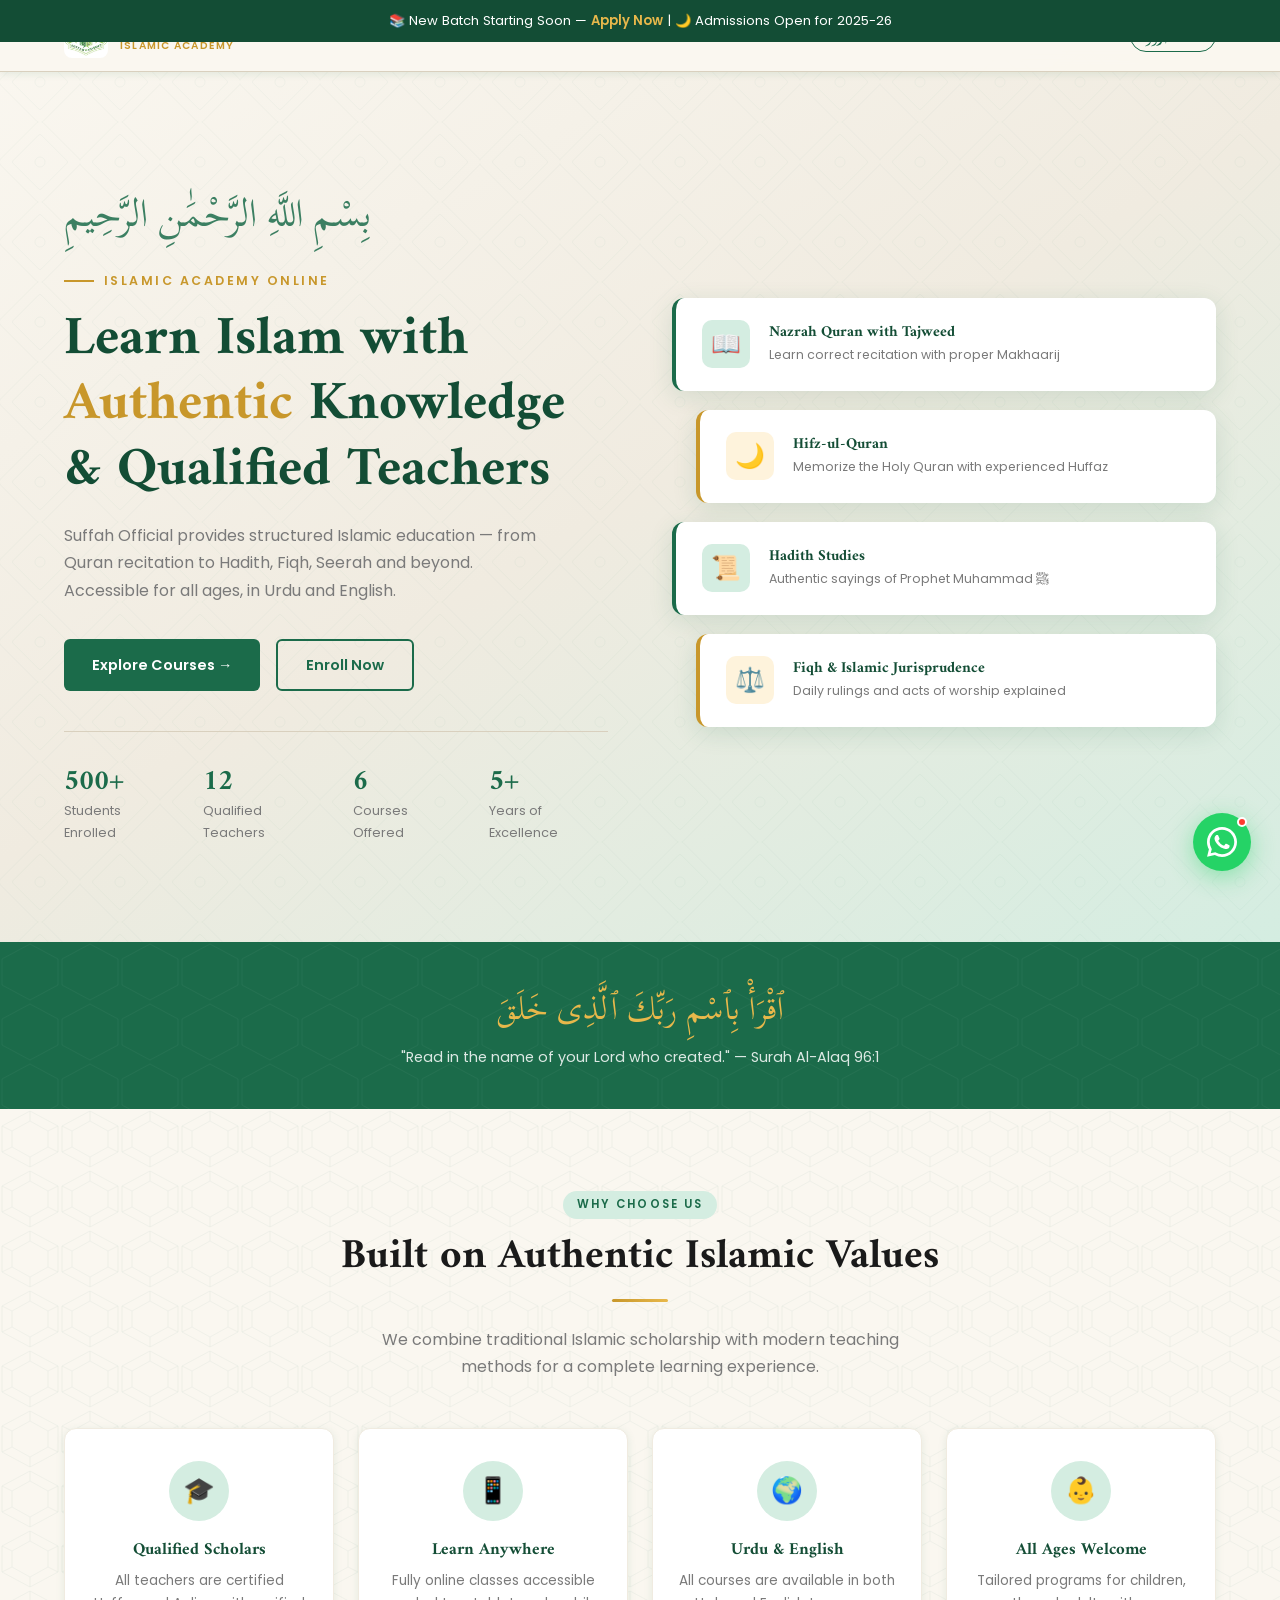
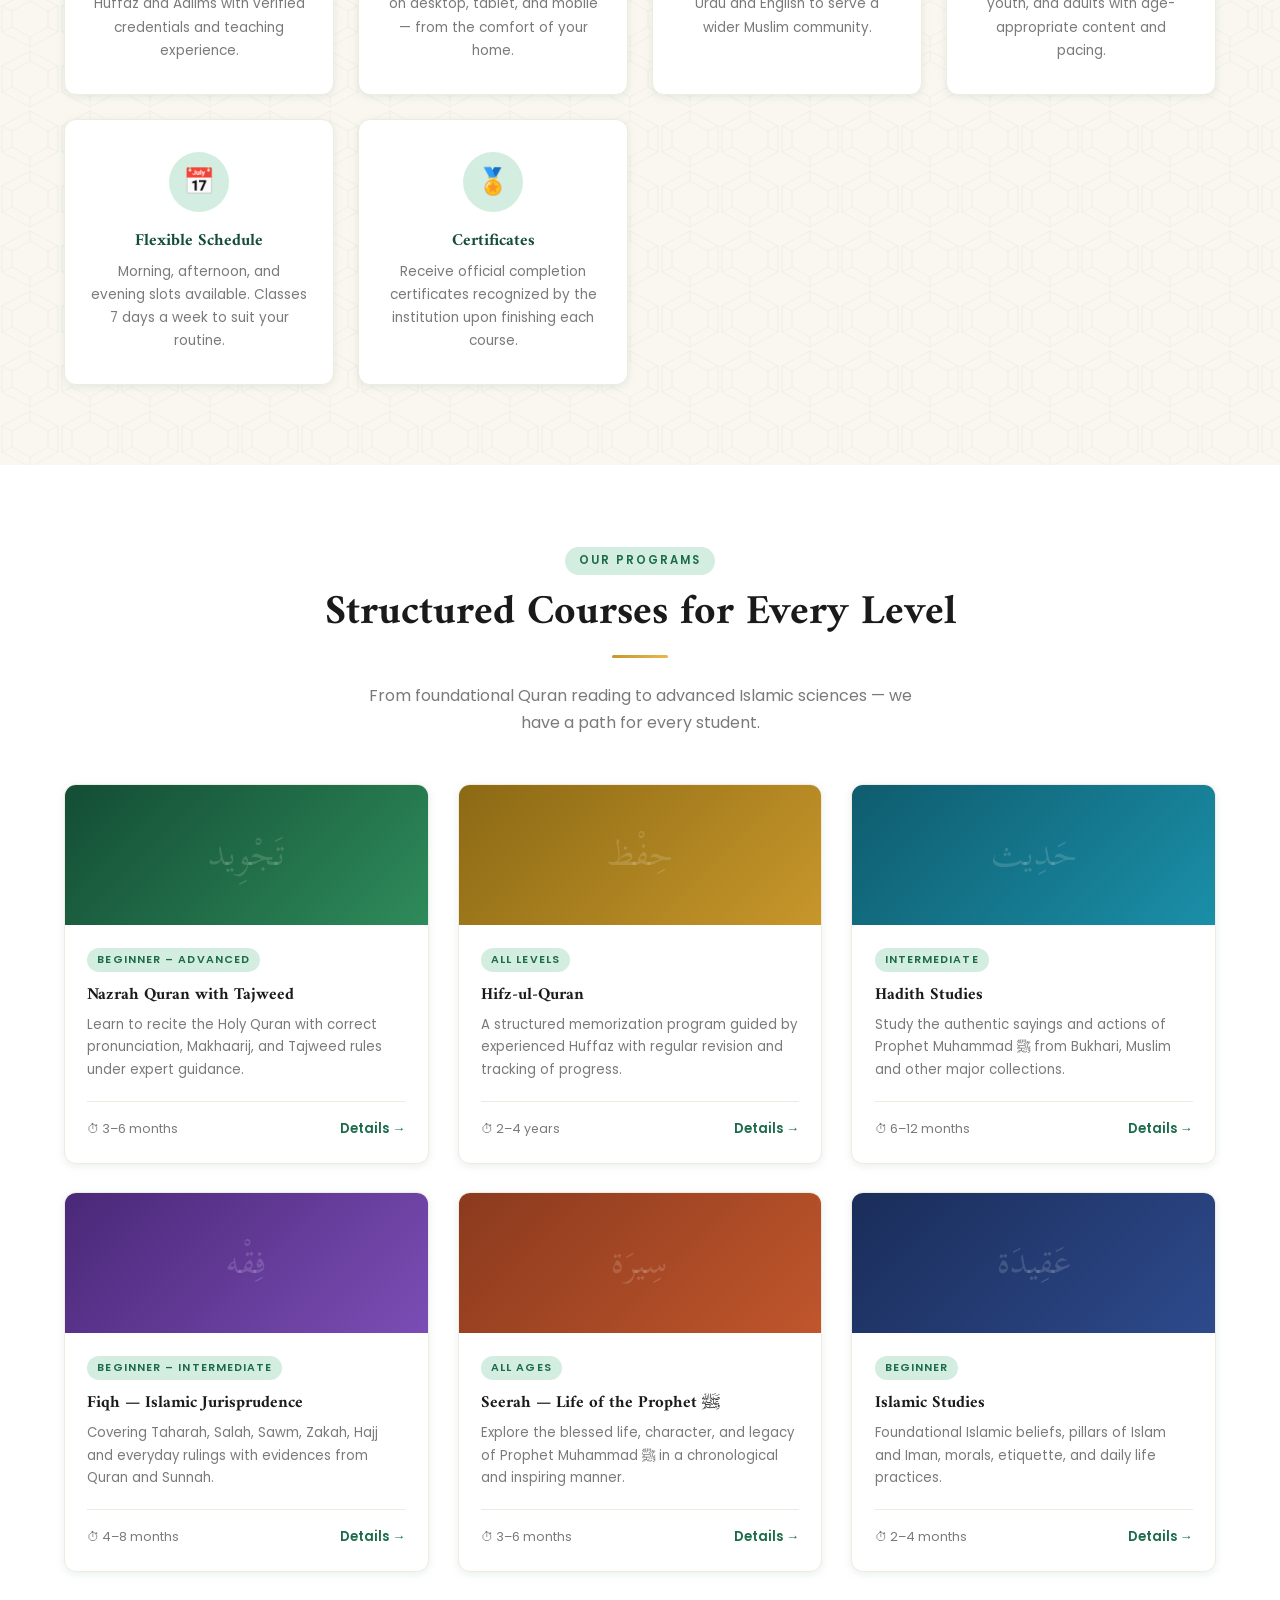
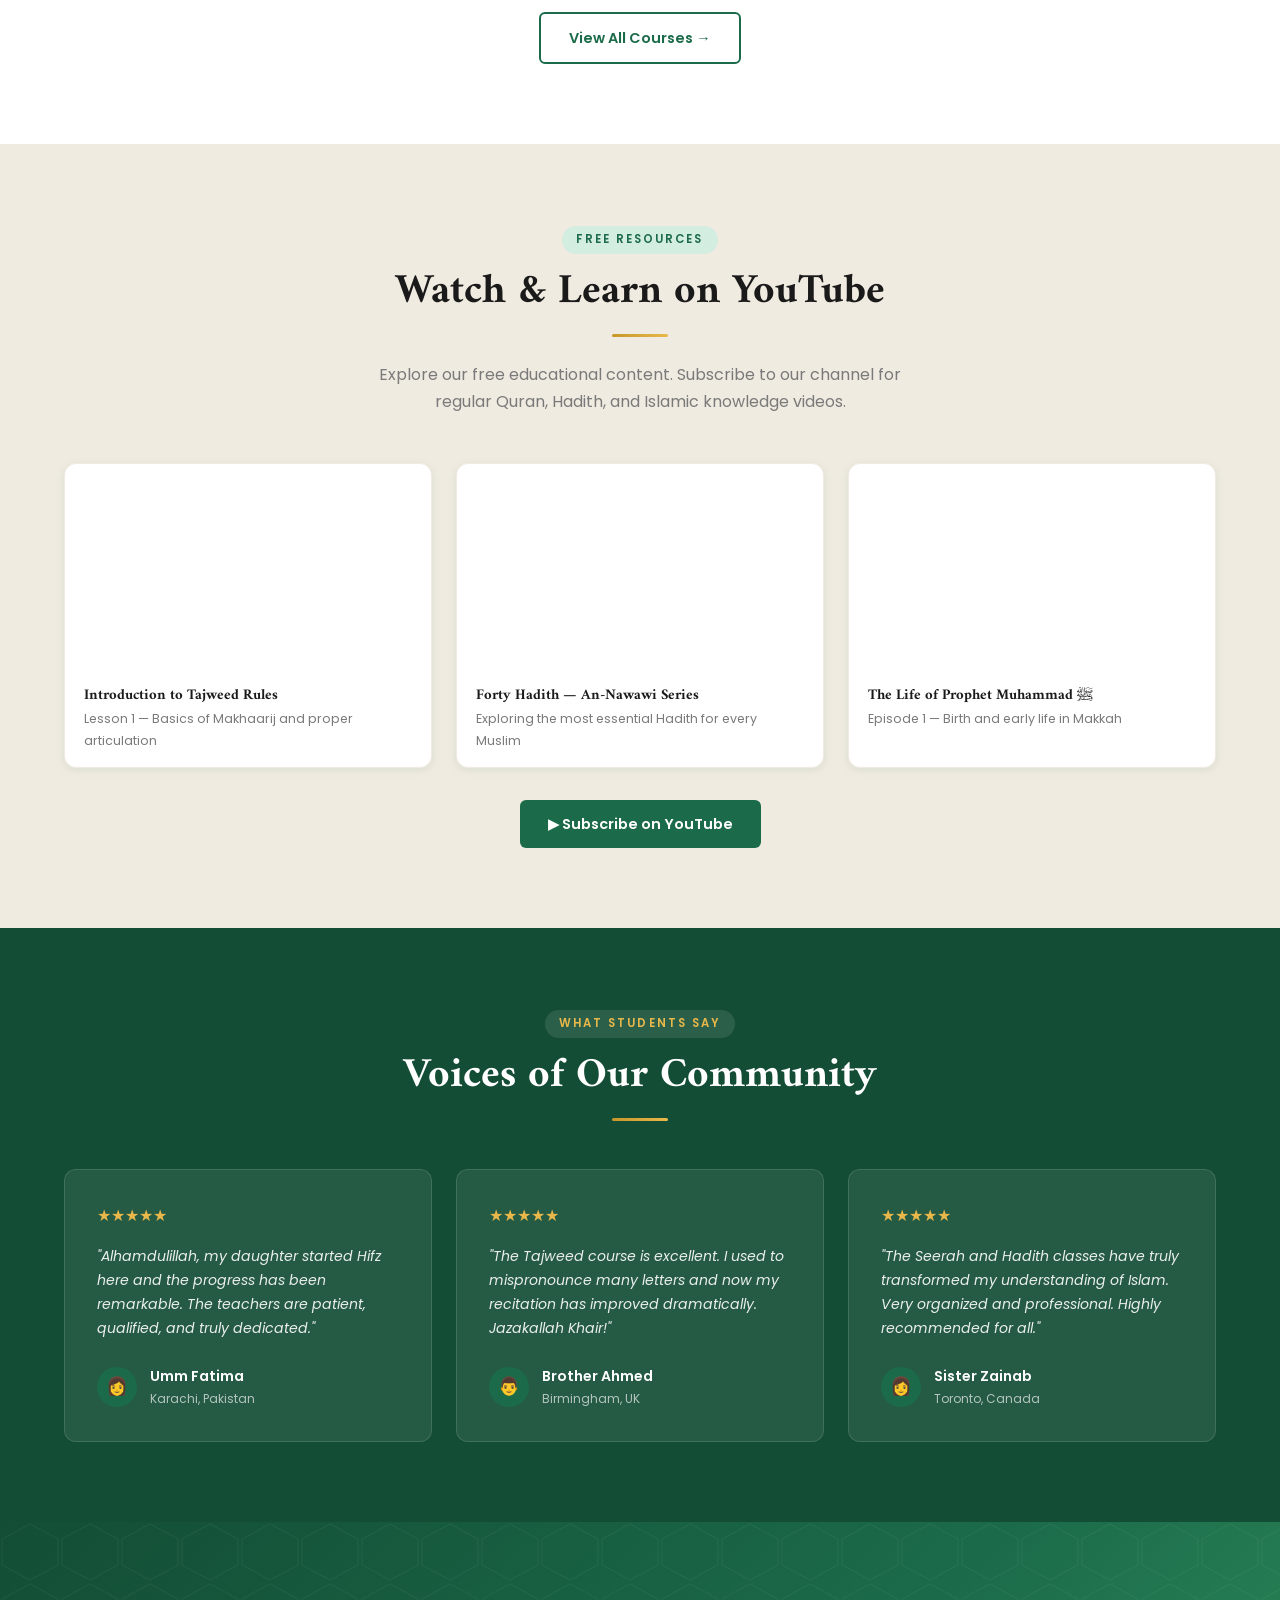
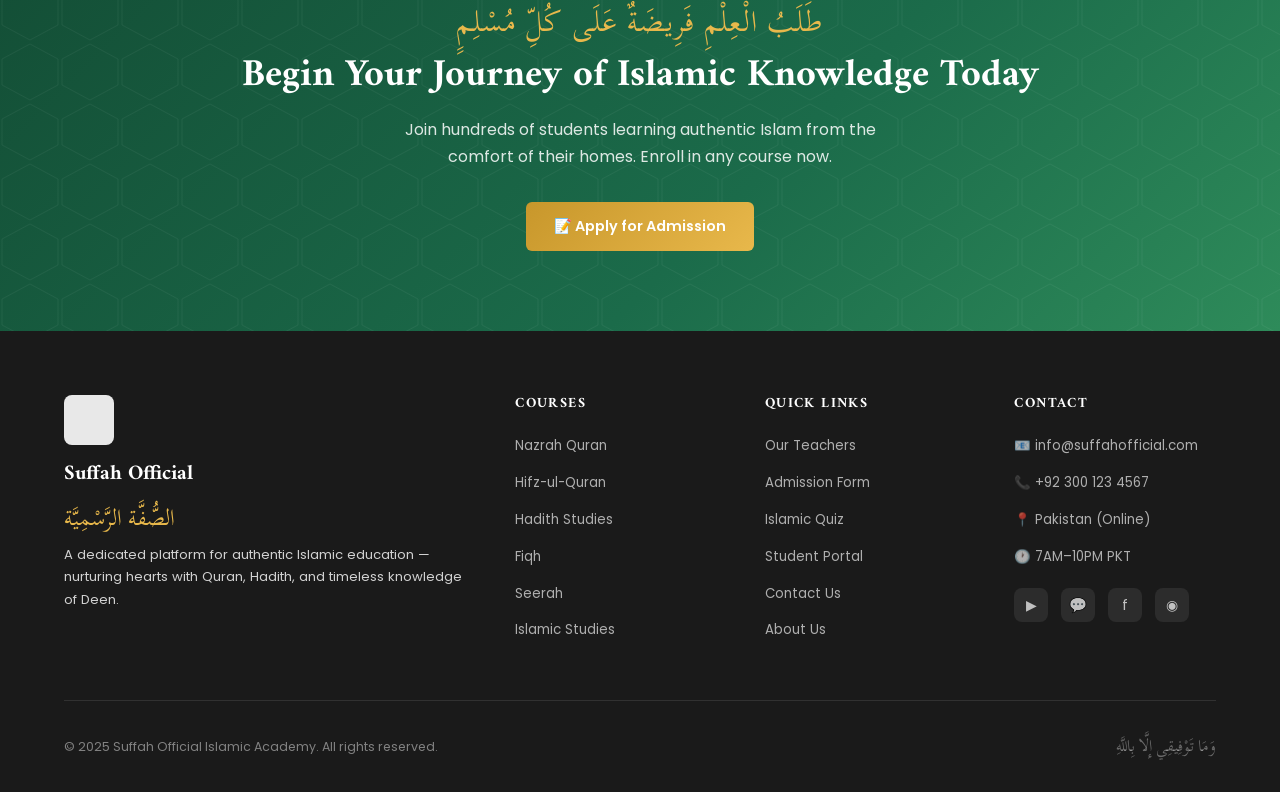
==== index.html @ ab7fe854 "local machine code commit" ====
<!DOCTYPE html>
<html lang="en">
<head>
  <meta charset="UTF-8">
  <meta name="viewport" content="width=device-width, initial-scale=1.0">
  <title>Suffah Official — Islamic Academy | Online Quran & Islamic Education</title>
  <meta name="description" content="Suffah Official is an online Islamic Academy offering Quran, Hadith, Fiqh, Seerah and Islamic Studies courses for all ages.">
  <link rel="stylesheet" href="css/style.css">
  <link rel="stylesheet" href="css/urdu.css">
  <link rel="icon" href="assets/logo.png" type="image/png">
</head>
<body>

<!-- JS inserts navbar -->
<script src="js/components.js"></script>

<!-- ══════════════════════════════════════
     HERO
══════════════════════════════════════ -->
<section class="hero">
  <div class="hero-pattern"></div>
  <div class="hero-content">
    <div class="hero-text fade-up">
      <span class="hero-bismillah">بِسْمِ اللَّهِ الرَّحْمَٰنِ الرَّحِيمِ</span>
      <div class="hero-eyebrow">Islamic Academy Online</div>
      <h1 class="hero-title">
        Learn Islam with <em>Authentic</em> Knowledge & Qualified Teachers
      </h1>
      <p class="hero-desc">
        Suffah Official provides structured Islamic education — from Quran recitation to Hadith, Fiqh, Seerah and beyond. Accessible for all ages, in Urdu and English.
      </p>
      <div class="hero-btns">
        <a href="pages/courses.html" class="btn btn-primary">Explore Courses →</a>
        <a href="pages/admission.html" class="btn btn-outline">Enroll Now</a>
      </div>
      <div class="hero-stats">
        <div class="hero-stat">
          <h3><span data-count="500" data-suffix="+">0+</span></h3>
          <p>Students Enrolled</p>
        </div>
        <div class="hero-stat">
          <h3><span data-count="12" data-suffix="">0</span></h3>
          <p>Qualified Teachers</p>
        </div>
        <div class="hero-stat">
          <h3><span data-count="6" data-suffix="">0</span></h3>
          <p>Courses Offered</p>
        </div>
        <div class="hero-stat">
          <h3><span data-count="5" data-suffix="+">0</span></h3>
          <p>Years of Excellence</p>
        </div>
      </div>
    </div>

    <div class="hero-visual fade-up delay-2">
      <div class="hero-card">
        <div class="hero-card-icon">📖</div>
        <div>
          <h4>Nazrah Quran with Tajweed</h4>
          <p>Learn correct recitation with proper Makhaarij</p>
        </div>
      </div>
      <div class="hero-card">
        <div class="hero-card-icon">🌙</div>
        <div>
          <h4>Hifz-ul-Quran</h4>
          <p>Memorize the Holy Quran with experienced Huffaz</p>
        </div>
      </div>
      <div class="hero-card">
        <div class="hero-card-icon">📜</div>
        <div>
          <h4>Hadith Studies</h4>
          <p>Authentic sayings of Prophet Muhammad ﷺ</p>
        </div>
      </div>
      <div class="hero-card">
        <div class="hero-card-icon">⚖️</div>
        <div>
          <h4>Fiqh & Islamic Jurisprudence</h4>
          <p>Daily rulings and acts of worship explained</p>
        </div>
      </div>
    </div>
  </div>
</section>

<!-- ══════════════════════════════════════
     AYAH BANNER
══════════════════════════════════════ -->
<div style="background:var(--emerald);padding:2.5rem 5vw;text-align:center;position:relative;overflow:hidden;">
  <div style="position:absolute;inset:0;background:url('data:image/svg+xml,%3Csvg xmlns=%22http://www.w3.org/2000/svg%22 width=%2260%22 height=%2260%22%3E%3Cpolygon points=%2230,2 58,17 58,43 30,58 2,43 2,17%22 fill=%22none%22 stroke=%22white%22 stroke-width=%220.5%22 opacity=%220.08%22/%3E%3C/svg%3E') repeat;pointer-events:none;"></div>
  <p style="font-family:'Scheherazade New',serif;font-size:2rem;color:#E8B84B;margin-bottom:0.5rem;position:relative;">
    ٱقْرَأْ بِٱسْمِ رَبِّكَ ٱلَّذِى خَلَقَ
  </p>
  <p style="font-size:0.9rem;color:rgba(255,255,255,0.85);position:relative;">
    "Read in the name of your Lord who created." — Surah Al-Alaq 96:1
  </p>
</div>

<!-- ══════════════════════════════════════
     WHY SUFFAH
══════════════════════════════════════ -->
<section class="section bg-cream geo-bg">
  <div class="section-inner">
    <div class="section-header center">
      <span class="section-label">Why Choose Us</span>
      <h2 class="section-title">Built on Authentic Islamic Values</h2>
      <div class="divider-gold"></div>
      <p class="section-sub">We combine traditional Islamic scholarship with modern teaching methods for a complete learning experience.</p>
    </div>
    <div class="features-grid">
      <div class="feature-card reveal">
        <div class="feature-icon">🎓</div>
        <h3>Qualified Scholars</h3>
        <p>All teachers are certified Huffaz and Aalims with verified credentials and teaching experience.</p>
      </div>
      <div class="feature-card reveal">
        <div class="feature-icon">📱</div>
        <h3>Learn Anywhere</h3>
        <p>Fully online classes accessible on desktop, tablet, and mobile — from the comfort of your home.</p>
      </div>
      <div class="feature-card reveal">
        <div class="feature-icon">🌍</div>
        <h3>Urdu & English</h3>
        <p>All courses are available in both Urdu and English to serve a wider Muslim community.</p>
      </div>
      <div class="feature-card reveal">
        <div class="feature-icon">👶</div>
        <h3>All Ages Welcome</h3>
        <p>Tailored programs for children, youth, and adults with age-appropriate content and pacing.</p>
      </div>
      <div class="feature-card reveal">
        <div class="feature-icon">📅</div>
        <h3>Flexible Schedule</h3>
        <p>Morning, afternoon, and evening slots available. Classes 7 days a week to suit your routine.</p>
      </div>
      <div class="feature-card reveal">
        <div class="feature-icon">🏅</div>
        <h3>Certificates</h3>
        <p>Receive official completion certificates recognized by the institution upon finishing each course.</p>
      </div>
    </div>
  </div>
</section>

<!-- ══════════════════════════════════════
     COURSES PREVIEW
══════════════════════════════════════ -->
<section class="section bg-white">
  <div class="section-inner">
    <div class="section-header center">
      <span class="section-label">Our Programs</span>
      <h2 class="section-title">Structured Courses for Every Level</h2>
      <div class="divider-gold"></div>
      <p class="section-sub">From foundational Quran reading to advanced Islamic sciences — we have a path for every student.</p>
    </div>
    <div class="courses-grid">
      <div class="course-card reveal">
        <div class="course-thumb emerald">
          <span class="course-arabic">تَجْوِيد</span>
        </div>
        <div class="course-body">
          <span class="course-tag">Beginner – Advanced</span>
          <h3>Nazrah Quran with Tajweed</h3>
          <p>Learn to recite the Holy Quran with correct pronunciation, Makhaarij, and Tajweed rules under expert guidance.</p>
          <div class="course-meta">
            <span>⏱ 3–6 months</span>
            <a href="pages/courses.html#nazrah" class="enroll-link">Details →</a>
          </div>
        </div>
      </div>
      <div class="course-card reveal">
        <div class="course-thumb gold">
          <span class="course-arabic">حِفْظ</span>
        </div>
        <div class="course-body">
          <span class="course-tag">All Levels</span>
          <h3>Hifz-ul-Quran</h3>
          <p>A structured memorization program guided by experienced Huffaz with regular revision and tracking of progress.</p>
          <div class="course-meta">
            <span>⏱ 2–4 years</span>
            <a href="pages/courses.html#hifz" class="enroll-link">Details →</a>
          </div>
        </div>
      </div>
      <div class="course-card reveal">
        <div class="course-thumb teal">
          <span class="course-arabic">حَدِيث</span>
        </div>
        <div class="course-body">
          <span class="course-tag">Intermediate</span>
          <h3>Hadith Studies</h3>
          <p>Study the authentic sayings and actions of Prophet Muhammad ﷺ from Bukhari, Muslim and other major collections.</p>
          <div class="course-meta">
            <span>⏱ 6–12 months</span>
            <a href="pages/hadith.html" class="enroll-link">Details →</a>
          </div>
        </div>
      </div>
      <div class="course-card reveal">
        <div class="course-thumb purple">
          <span class="course-arabic">فِقْه</span>
        </div>
        <div class="course-body">
          <span class="course-tag">Beginner – Intermediate</span>
          <h3>Fiqh — Islamic Jurisprudence</h3>
          <p>Covering Taharah, Salah, Sawm, Zakah, Hajj and everyday rulings with evidences from Quran and Sunnah.</p>
          <div class="course-meta">
            <span>⏱ 4–8 months</span>
            <a href="pages/courses.html#fiqh" class="enroll-link">Details →</a>
          </div>
        </div>
      </div>
      <div class="course-card reveal">
        <div class="course-thumb rust">
          <span class="course-arabic">سِيرَة</span>
        </div>
        <div class="course-body">
          <span class="course-tag">All Ages</span>
          <h3>Seerah — Life of the Prophet ﷺ</h3>
          <p>Explore the blessed life, character, and legacy of Prophet Muhammad ﷺ in a chronological and inspiring manner.</p>
          <div class="course-meta">
            <span>⏱ 3–6 months</span>
            <a href="pages/seerah.html" class="enroll-link">Details →</a>
          </div>
        </div>
      </div>
      <div class="course-card reveal">
        <div class="course-thumb navy">
          <span class="course-arabic">عَقِيدَة</span>
        </div>
        <div class="course-body">
          <span class="course-tag">Beginner</span>
          <h3>Islamic Studies</h3>
          <p>Foundational Islamic beliefs, pillars of Islam and Iman, morals, etiquette, and daily life practices.</p>
          <div class="course-meta">
            <span>⏱ 2–4 months</span>
            <a href="pages/islamic-studies.html" class="enroll-link">Details →</a>
          </div>
        </div>
      </div>
    </div>
    <div style="text-align:center;margin-top:2.5rem;">
      <a href="pages/courses.html" class="btn btn-outline">View All Courses →</a>
    </div>
  </div>
</section>

<!-- ══════════════════════════════════════
     YOUTUBE SECTION
══════════════════════════════════════ -->
<section class="section" style="background:var(--cream-dark);">
  <div class="section-inner">
    <div class="section-header center">
      <span class="section-label">Free Resources</span>
      <h2 class="section-title">Watch & Learn on YouTube</h2>
      <div class="divider-gold"></div>
      <p class="section-sub">Explore our free educational content. Subscribe to our channel for regular Quran, Hadith, and Islamic knowledge videos.</p>
    </div>
    <div class="yt-grid">
      <div class="yt-card reveal">
        <iframe src="https://www.youtube.com/embed/dQw4w9WgXcQ" title="Quran Recitation" allowfullscreen loading="lazy"></iframe>
        <div class="yt-card-body">
          <h4>Introduction to Tajweed Rules</h4>
          <p>Lesson 1 — Basics of Makhaarij and proper articulation</p>
        </div>
      </div>
      <div class="yt-card reveal">
        <iframe src="https://www.youtube.com/embed/dQw4w9WgXcQ" title="Hadith Lesson" allowfullscreen loading="lazy"></iframe>
        <div class="yt-card-body">
          <h4>Forty Hadith — An-Nawawi Series</h4>
          <p>Exploring the most essential Hadith for every Muslim</p>
        </div>
      </div>
      <div class="yt-card reveal">
        <iframe src="https://www.youtube.com/embed/dQw4w9WgXcQ" title="Seerah Lesson" allowfullscreen loading="lazy"></iframe>
        <div class="yt-card-body">
          <h4>The Life of Prophet Muhammad ﷺ</h4>
          <p>Episode 1 — Birth and early life in Makkah</p>
        </div>
      </div>
    </div>
    <div style="text-align:center;margin-top:2rem;">
      <a href="https://youtube.com" target="_blank" class="btn btn-primary">▶ Subscribe on YouTube</a>
    </div>
  </div>
</section>

<!-- ══════════════════════════════════════
     TESTIMONIALS
══════════════════════════════════════ -->
<section class="section testimonials-section">
  <div class="section-inner">
    <div class="section-header center" style="color:white;">
      <span class="section-label" style="color:var(--gold-light);background:rgba(255,255,255,0.1);">What Students Say</span>
      <h2 class="section-title" style="color:white;">Voices of Our Community</h2>
      <div class="divider-gold" style="margin:1rem auto 1.5rem;"></div>
    </div>
    <div class="testimonials-grid">
      <div class="testimonial-card reveal">
        <div class="testimonial-stars">★★★★★</div>
        <p>"Alhamdulillah, my daughter started Hifz here and the progress has been remarkable. The teachers are patient, qualified, and truly dedicated."</p>
        <div class="testimonial-author">
          <div class="testimonial-author-avatar">👩</div>
          <div>
            <div class="testimonial-author-name">Umm Fatima</div>
            <div class="testimonial-author-loc">Karachi, Pakistan</div>
          </div>
        </div>
      </div>
      <div class="testimonial-card reveal">
        <div class="testimonial-stars">★★★★★</div>
        <p>"The Tajweed course is excellent. I used to mispronounce many letters and now my recitation has improved dramatically. Jazakallah Khair!"</p>
        <div class="testimonial-author">
          <div class="testimonial-author-avatar">👨</div>
          <div>
            <div class="testimonial-author-name">Brother Ahmed</div>
            <div class="testimonial-author-loc">Birmingham, UK</div>
          </div>
        </div>
      </div>
      <div class="testimonial-card reveal">
        <div class="testimonial-stars">★★★★★</div>
        <p>"The Seerah and Hadith classes have truly transformed my understanding of Islam. Very organized and professional. Highly recommended for all."</p>
        <div class="testimonial-author">
          <div class="testimonial-author-avatar">👩</div>
          <div>
            <div class="testimonial-author-name">Sister Zainab</div>
            <div class="testimonial-author-loc">Toronto, Canada</div>
          </div>
        </div>
      </div>
    </div>
  </div>
</section>

<!-- ══════════════════════════════════════
     CTA BANNER
══════════════════════════════════════ -->
<div class="cta-banner">
  <span class="arabic-accent">طَلَبُ الْعِلْمِ فَرِيضَةٌ عَلَى كُلِّ مُسْلِمٍ</span>
  <h2>Begin Your Journey of Islamic Knowledge Today</h2>
  <p>Join hundreds of students learning authentic Islam from the comfort of their homes. Enroll in any course now.</p>
  <a href="pages/admission.html" class="btn btn-gold">📝 Apply for Admission</a>
</div>

<script src="js/urdu.js"></script>
<script src="js/whatsapp.js"></script>
<script src="js/main.js"></script>
</body>
</html>
---- css/style.css ----
/* ============================================================
   SUFFAH OFFICIAL — Main Stylesheet
   Palette: Emerald & Cream | Islamic Modern UI
   ============================================================ */

@import url('https://fonts.googleapis.com/css2?family=Amiri:ital,wght@0,400;0,700;1,400&family=Poppins:wght@300;400;500;600;700&family=Scheherazade+New:wght@400;700&display=swap');

:root {
  --emerald:        #1B6B4A;
  --emerald-dark:   #134D35;
  --emerald-light:  #2E8B5A;
  --emerald-pale:   #D4EDE1;
  --gold:           #C8972B;
  --gold-light:     #E8B84B;
  --cream:          #FAF7F0;
  --cream-dark:     #F0EBE0;
  --text-dark:      #1A1A1A;
  --text-mid:       #3D3D3D;
  --text-muted:     #7A7A7A;
  --white:          #FFFFFF;
  --border:         #D9D0BE;
  --shadow-sm:      0 2px 8px rgba(27,107,74,0.10);
  --shadow-md:      0 6px 24px rgba(27,107,74,0.14);
  --shadow-lg:      0 16px 48px rgba(27,107,74,0.18);
  --radius-sm:      6px;
  --radius-md:      12px;
  --radius-lg:      20px;
  --font-heading:   'Amiri', serif;
  --font-body:      'Poppins', sans-serif;
  --font-arabic:    'Scheherazade New', serif;
  --nav-h:          72px;
}

*, *::before, *::after { box-sizing: border-box; margin: 0; padding: 0; }

html { scroll-behavior: smooth; font-size: 16px; }

body {
  font-family: var(--font-body);
  background: var(--cream);
  color: var(--text-dark);
  line-height: 1.7;
  overflow-x: hidden;
}

img { max-width: 100%; display: block; }
a  { text-decoration: none; color: inherit; }
ul { list-style: none; }

/* ── Scrollbar ── */
::-webkit-scrollbar { width: 6px; }
::-webkit-scrollbar-track { background: var(--cream-dark); }
::-webkit-scrollbar-thumb { background: var(--emerald); border-radius: 4px; }

/* ============================================================
   GEOMETRIC PATTERN OVERLAY (SVG inline background)
   ============================================================ */
.geo-bg {
  position: relative;
  overflow: hidden;
}
.geo-bg::before {
  content: '';
  position: absolute;
  inset: 0;
  background-image: url("data:image/svg+xml,%3Csvg xmlns='http://www.w3.org/2000/svg' width='60' height='60'%3E%3Cg fill='none' stroke='%231B6B4A' stroke-width='0.4' opacity='0.12'%3E%3Cpolygon points='30,2 58,17 58,43 30,58 2,43 2,17'/%3E%3Cpolygon points='30,12 48,22 48,38 30,48 12,38 12,22'/%3E%3Cline x1='30' y1='2' x2='30' y2='12'/%3E%3Cline x1='58' y1='17' x2='48' y2='22'/%3E%3Cline x1='58' y1='43' x2='48' y2='38'/%3E%3Cline x1='30' y1='58' x2='30' y2='48'/%3E%3Cline x1='2' y1='43' x2='12' y2='38'/%3E%3Cline x1='2' y1='17' x2='12' y2='22'/%3E%3C/g%3E%3C/svg%3E");
  background-size: 60px 60px;
  pointer-events: none;
  z-index: 0;
}
.geo-bg > * { position: relative; z-index: 1; }

/* ============================================================
   TYPOGRAPHY
   ============================================================ */
.arabic-accent {
  font-family: var(--font-arabic);
  font-size: 1.8rem;
  color: var(--gold);
  display: block;
  text-align: center;
  line-height: 1.4;
  margin-bottom: 0.4rem;
  letter-spacing: 0.04em;
}

h1,h2,h3,h4 { font-family: var(--font-heading); line-height: 1.25; }

.section-label {
  display: inline-block;
  font-family: var(--font-body);
  font-size: 0.72rem;
  font-weight: 600;
  letter-spacing: 0.18em;
  text-transform: uppercase;
  color: var(--emerald);
  background: var(--emerald-pale);
  padding: 4px 14px;
  border-radius: 20px;
  margin-bottom: 0.75rem;
}

.section-title {
  font-size: clamp(1.6rem, 3.5vw, 2.6rem);
  color: var(--text-dark);
  margin-bottom: 0.5rem;
}

.section-sub {
  font-size: 1rem;
  color: var(--text-muted);
  max-width: 560px;
}

.divider-gold {
  width: 56px; height: 3px;
  background: linear-gradient(90deg, var(--gold), var(--gold-light));
  border-radius: 2px;
  margin: 1rem 0 1.5rem;
}

/* ============================================================
   BUTTONS
   ============================================================ */
.btn {
  display: inline-flex;
  align-items: center;
  gap: 8px;
  padding: 12px 28px;
  border-radius: var(--radius-sm);
  font-family: var(--font-body);
  font-size: 0.9rem;
  font-weight: 600;
  cursor: pointer;
  border: none;
  transition: all 0.25s ease;
  white-space: nowrap;
}
.btn-primary {
  background: var(--emerald);
  color: var(--white);
}
.btn-primary:hover {
  background: var(--emerald-dark);
  transform: translateY(-2px);
  box-shadow: var(--shadow-md);
}
.btn-outline {
  background: transparent;
  color: var(--emerald);
  border: 2px solid var(--emerald);
}
.btn-outline:hover {
  background: var(--emerald);
  color: var(--white);
  transform: translateY(-2px);
}
.btn-gold {
  background: linear-gradient(135deg, var(--gold), var(--gold-light));
  color: var(--white);
}
.btn-gold:hover {
  filter: brightness(1.08);
  transform: translateY(-2px);
  box-shadow: 0 6px 20px rgba(200,151,43,0.4);
}

/* ============================================================
   NAVBAR
   ============================================================ */
.navbar {
  position: fixed;
  top: 0; left: 0; right: 0;
  height: var(--nav-h);
  background: rgba(250,247,240,0.97);
  backdrop-filter: blur(12px);
  border-bottom: 1px solid var(--border);
  z-index: 1000;
  display: flex;
  align-items: center;
  padding: 0 5vw;
  gap: 2rem;
  box-shadow: var(--shadow-sm);
}

.nav-brand {
  display: flex;
  align-items: center;
  gap: 12px;
  text-decoration: none;
  flex-shrink: 0;
}
.nav-brand img {
  width: 44px; height: 44px;
  object-fit: contain;
  border-radius: 8px;
}
.nav-brand-text { display: flex; flex-direction: column; line-height: 1.1; }
.nav-brand-text span:first-child {
  font-family: var(--font-heading);
  font-size: 1.2rem;
  font-weight: 700;
  color: var(--emerald-dark);
}
.nav-brand-text span:last-child {
  font-size: 0.65rem;
  letter-spacing: 0.12em;
  color: var(--gold);
  font-weight: 600;
  text-transform: uppercase;
}

.nav-links {
  display: flex;
  align-items: center;
  gap: 0.2rem;
  margin-left: auto;
  flex-wrap: nowrap;
}
.nav-links a {
  font-size: 0.83rem;
  font-weight: 500;
  color: var(--text-mid);
  padding: 6px 11px;
  border-radius: var(--radius-sm);
  transition: all 0.2s;
  white-space: nowrap;
}
.nav-links a:hover, .nav-links a.active {
  color: var(--emerald);
  background: var(--emerald-pale);
}

.nav-cta { margin-left: 0.5rem; }

.hamburger {
  display: none;
  flex-direction: column;
  gap: 5px;
  cursor: pointer;
  padding: 6px;
  margin-left: auto;
}
.hamburger span {
  display: block; width: 24px; height: 2px;
  background: var(--emerald);
  border-radius: 2px;
  transition: all 0.3s;
}

/* Mobile Nav */
.mobile-nav {
  display: none;
  position: fixed;
  top: var(--nav-h); left: 0; right: 0;
  background: var(--white);
  border-bottom: 2px solid var(--emerald-pale);
  z-index: 999;
  flex-direction: column;
  padding: 1.5rem 5vw 2rem;
  gap: 0.5rem;
  box-shadow: var(--shadow-md);
}
.mobile-nav.open { display: flex; }
.mobile-nav a {
  font-size: 1rem;
  font-weight: 500;
  color: var(--text-mid);
  padding: 10px 0;
  border-bottom: 1px solid var(--cream-dark);
}

/* ============================================================
   HERO
   ============================================================ */
.hero {
  min-height: 100vh;
  padding: calc(var(--nav-h) + 3rem) 5vw 5rem;
  display: flex;
  align-items: center;
  background: linear-gradient(150deg, var(--cream) 0%, var(--cream-dark) 50%, var(--emerald-pale) 100%);
  position: relative;
  overflow: hidden;
}

.hero-pattern {
  position: absolute;
  inset: 0;
  background-image: url("data:image/svg+xml,%3Csvg xmlns='http://www.w3.org/2000/svg' width='80' height='80'%3E%3Cg fill='none' stroke='%231B6B4A' stroke-width='0.5' opacity='0.08'%3E%3Crect x='10' y='10' width='60' height='60' rx='4' transform='rotate(45 40 40)'/%3E%3Crect x='20' y='20' width='40' height='40' rx='2' transform='rotate(45 40 40)'/%3E%3Ccircle cx='40' cy='40' r='5'/%3E%3C/g%3E%3C/svg%3E");
  background-size: 80px 80px;
  pointer-events: none;
}

.hero-content {
  position: relative;
  z-index: 1;
  max-width: 1200px;
  margin: 0 auto;
  display: grid;
  grid-template-columns: 1fr 1fr;
  gap: 4rem;
  align-items: center;
  width: 100%;
}

.hero-text {}
.hero-bismillah {
  font-family: var(--font-arabic);
  font-size: 2.4rem;
  color: var(--emerald);
  display: block;
  margin-bottom: 1.5rem;
  opacity: 0.85;
}
.hero-eyebrow {
  font-size: 0.78rem;
  font-weight: 600;
  letter-spacing: 0.2em;
  text-transform: uppercase;
  color: var(--gold);
  margin-bottom: 1rem;
  display: flex;
  align-items: center;
  gap: 10px;
}
.hero-eyebrow::before {
  content: '';
  display: inline-block;
  width: 30px; height: 2px;
  background: var(--gold);
}
.hero-title {
  font-size: clamp(2rem, 5vw, 3.4rem);
  color: var(--emerald-dark);
  margin-bottom: 1.2rem;
  line-height: 1.2;
}
.hero-title em {
  font-style: normal;
  color: var(--gold);
}
.hero-desc {
  font-size: 1rem;
  color: var(--text-muted);
  max-width: 480px;
  margin-bottom: 2.2rem;
}
.hero-btns {
  display: flex;
  gap: 1rem;
  flex-wrap: wrap;
}
.hero-stats {
  display: flex;
  gap: 2rem;
  margin-top: 2.5rem;
  padding-top: 2rem;
  border-top: 1px solid var(--border);
}
.hero-stat h3 { font-size: 1.8rem; color: var(--emerald); }
.hero-stat p  { font-size: 0.8rem; color: var(--text-muted); }

.hero-visual {
  display: flex;
  flex-direction: column;
  gap: 1.2rem;
  position: relative;
}
.hero-card {
  background: var(--white);
  border-radius: var(--radius-md);
  padding: 1.4rem 1.6rem;
  box-shadow: var(--shadow-md);
  border-left: 4px solid var(--emerald);
  display: flex;
  align-items: center;
  gap: 1.2rem;
  transition: transform 0.3s;
}
.hero-card:hover { transform: translateX(6px); }
.hero-card-icon {
  width: 48px; height: 48px;
  background: var(--emerald-pale);
  border-radius: 10px;
  display: flex;
  align-items: center;
  justify-content: center;
  font-size: 1.5rem;
  flex-shrink: 0;
}
.hero-card h4 { font-size: 0.95rem; color: var(--emerald-dark); margin-bottom: 2px; }
.hero-card p  { font-size: 0.78rem; color: var(--text-muted); }
.hero-card:nth-child(even) { border-left-color: var(--gold); margin-left: 1.5rem; }
.hero-card:nth-child(even) .hero-card-icon { background: #FEF3DC; }

/* ============================================================
   SECTIONS COMMON
   ============================================================ */
.section { padding: 5rem 5vw; }
.section-inner { max-width: 1200px; margin: 0 auto; }
.section-header { margin-bottom: 3rem; }
.section-header.center { text-align: center; }
.section-header.center .section-sub { margin: 0 auto; }
.section-header.center .divider-gold { margin: 1rem auto 1.5rem; }

/* ============================================================
   FEATURES / WHY US
   ============================================================ */
.features-grid {
  display: grid;
  grid-template-columns: repeat(auto-fit, minmax(240px, 1fr));
  gap: 1.5rem;
}
.feature-card {
  background: var(--white);
  border-radius: var(--radius-md);
  padding: 2rem 1.6rem;
  text-align: center;
  box-shadow: var(--shadow-sm);
  border: 1px solid var(--cream-dark);
  transition: all 0.3s;
  position: relative;
  overflow: hidden;
}
.feature-card::after {
  content: '';
  position: absolute;
  bottom: 0; left: 0; right: 0;
  height: 3px;
  background: linear-gradient(90deg, var(--emerald), var(--gold));
  transform: scaleX(0);
  transform-origin: left;
  transition: transform 0.3s;
}
.feature-card:hover { transform: translateY(-6px); box-shadow: var(--shadow-md); }
.feature-card:hover::after { transform: scaleX(1); }
.feature-icon {
  width: 60px; height: 60px;
  background: var(--emerald-pale);
  border-radius: 50%;
  display: flex;
  align-items: center;
  justify-content: center;
  font-size: 1.6rem;
  margin: 0 auto 1.2rem;
}
.feature-card h3 { font-size: 1.05rem; color: var(--emerald-dark); margin-bottom: 0.5rem; }
.feature-card p  { font-size: 0.85rem; color: var(--text-muted); }

/* ============================================================
   COURSES GRID
   ============================================================ */
.courses-grid {
  display: grid;
  grid-template-columns: repeat(auto-fill, minmax(280px, 1fr));
  gap: 1.8rem;
}
.course-card {
  background: var(--white);
  border-radius: var(--radius-md);
  overflow: hidden;
  box-shadow: var(--shadow-sm);
  border: 1px solid var(--cream-dark);
  transition: all 0.3s;
  display: flex;
  flex-direction: column;
}
.course-card:hover { transform: translateY(-5px); box-shadow: var(--shadow-lg); }
.course-thumb {
  height: 140px;
  display: flex;
  align-items: center;
  justify-content: center;
  font-size: 3.2rem;
  position: relative;
}
.course-thumb.emerald { background: linear-gradient(135deg, var(--emerald-dark), var(--emerald-light)); }
.course-thumb.gold    { background: linear-gradient(135deg, #8B6914, var(--gold)); }
.course-thumb.teal    { background: linear-gradient(135deg, #0F5C6E, #1A8FA8); }
.course-thumb.purple  { background: linear-gradient(135deg, #4A2878, #7B4DB5); }
.course-thumb.rust    { background: linear-gradient(135deg, #8B3A1E, #C0562C); }
.course-thumb.navy    { background: linear-gradient(135deg, #1A2D5A, #2E4A8C); }
.course-arabic {
  position: absolute;
  top: 50%; left: 50%;
  transform: translate(-50%, -50%);
  font-family: var(--font-arabic);
  font-size: 2.2rem;
  color: rgba(255,255,255,0.15);
  pointer-events: none;
  white-space: nowrap;
}
.course-body {
  padding: 1.4rem;
  flex: 1;
  display: flex;
  flex-direction: column;
}
.course-tag {
  display: inline-block;
  font-size: 0.68rem;
  font-weight: 600;
  text-transform: uppercase;
  letter-spacing: 0.1em;
  color: var(--emerald);
  background: var(--emerald-pale);
  padding: 3px 10px;
  border-radius: 20px;
  margin-bottom: 0.8rem;
  width: fit-content;
}
.course-body h3 { font-size: 1.05rem; color: var(--text-dark); margin-bottom: 0.5rem; }
.course-body p  { font-size: 0.83rem; color: var(--text-muted); flex: 1; }
.course-meta {
  display: flex;
  justify-content: space-between;
  align-items: center;
  margin-top: 1.2rem;
  padding-top: 1rem;
  border-top: 1px solid var(--cream-dark);
  font-size: 0.78rem;
  color: var(--text-muted);
}
.course-meta .enroll-link {
  color: var(--emerald);
  font-weight: 600;
  font-size: 0.82rem;
  display: flex;
  align-items: center;
  gap: 4px;
  transition: gap 0.2s;
}
.course-meta .enroll-link:hover { gap: 8px; }

/* ============================================================
   TEACHERS
   ============================================================ */
.teachers-grid {
  display: grid;
  grid-template-columns: repeat(auto-fill, minmax(240px, 1fr));
  gap: 2rem;
}
.teacher-card {
  background: var(--white);
  border-radius: var(--radius-md);
  padding: 2rem 1.5rem;
  text-align: center;
  box-shadow: var(--shadow-sm);
  border: 1px solid var(--cream-dark);
  transition: all 0.3s;
}
.teacher-card:hover { transform: translateY(-5px); box-shadow: var(--shadow-md); }
.teacher-avatar {
  width: 90px; height: 90px;
  border-radius: 50%;
  margin: 0 auto 1.2rem;
  background: var(--emerald-pale);
  display: flex;
  align-items: center;
  justify-content: center;
  font-size: 2.5rem;
  border: 3px solid var(--emerald-pale);
  overflow: hidden;
  position: relative;
}
.teacher-avatar img { width: 100%; height: 100%; object-fit: cover; }
.teacher-card h3 { font-size: 1.05rem; color: var(--emerald-dark); margin-bottom: 4px; }
.teacher-card .role {
  font-size: 0.78rem;
  color: var(--gold);
  font-weight: 600;
  text-transform: uppercase;
  letter-spacing: 0.08em;
  margin-bottom: 0.8rem;
}
.teacher-card p { font-size: 0.82rem; color: var(--text-muted); }
.teacher-badge {
  display: inline-block;
  margin-top: 1rem;
  font-size: 0.72rem;
  background: var(--emerald-pale);
  color: var(--emerald);
  padding: 4px 12px;
  border-radius: 20px;
  font-weight: 600;
}

/* ============================================================
   TESTIMONIALS
   ============================================================ */
.testimonials-section {
  background: var(--emerald-dark);
  color: var(--white);
}
.testimonials-grid {
  display: grid;
  grid-template-columns: repeat(auto-fit, minmax(280px, 1fr));
  gap: 1.5rem;
}
.testimonial-card {
  background: rgba(255,255,255,0.08);
  border: 1px solid rgba(255,255,255,0.12);
  border-radius: var(--radius-md);
  padding: 2rem;
}
.testimonial-stars { color: var(--gold-light); font-size: 1rem; margin-bottom: 1rem; }
.testimonial-card p { font-size: 0.88rem; opacity: 0.9; margin-bottom: 1.5rem; font-style: italic; }
.testimonial-author { display: flex; align-items: center; gap: 0.8rem; }
.testimonial-author-avatar {
  width: 40px; height: 40px;
  border-radius: 50%;
  background: var(--emerald);
  display: flex;
  align-items: center;
  justify-content: center;
  font-size: 1.1rem;
}
.testimonial-author-name { font-size: 0.88rem; font-weight: 600; }
.testimonial-author-loc  { font-size: 0.75rem; opacity: 0.65; }

/* ============================================================
   CTA BANNER
   ============================================================ */
.cta-banner {
  background: linear-gradient(135deg, var(--emerald-dark) 0%, var(--emerald) 60%, var(--emerald-light) 100%);
  color: var(--white);
  text-align: center;
  padding: 5rem 5vw;
  position: relative;
  overflow: hidden;
}
.cta-banner::before {
  content: '';
  position: absolute;
  inset: 0;
  background-image: url("data:image/svg+xml,%3Csvg xmlns='http://www.w3.org/2000/svg' width='60' height='60'%3E%3Cpolygon points='30,2 58,17 58,43 30,58 2,43 2,17' fill='none' stroke='white' stroke-width='0.5' opacity='0.1'/%3E%3C/svg%3E");
  background-size: 60px 60px;
}
.cta-banner .arabic-accent { color: var(--gold-light); margin-bottom: 0.6rem; }
.cta-banner h2 { font-size: clamp(1.6rem, 3.5vw, 2.4rem); margin-bottom: 1rem; position: relative; }
.cta-banner p  { font-size: 1rem; opacity: 0.85; max-width: 480px; margin: 0 auto 2rem; position: relative; }
.cta-banner .btn-gold { position: relative; }

/* ============================================================
   YOUTUBE SECTION
   ============================================================ */
.yt-grid {
  display: grid;
  grid-template-columns: repeat(auto-fill, minmax(300px, 1fr));
  gap: 1.5rem;
}
.yt-card {
  border-radius: var(--radius-md);
  overflow: hidden;
  box-shadow: var(--shadow-sm);
  background: var(--white);
  border: 1px solid var(--cream-dark);
}
.yt-card iframe {
  width: 100%;
  aspect-ratio: 16/9;
  border: none;
  display: block;
}
.yt-card-body { padding: 1rem 1.2rem; }
.yt-card-body h4 { font-size: 0.92rem; color: var(--text-dark); margin-bottom: 4px; }
.yt-card-body p  { font-size: 0.78rem; color: var(--text-muted); }

/* ============================================================
   FORMS
   ============================================================ */
.form-section {
  background: var(--white);
  border-radius: var(--radius-lg);
  padding: 3rem;
  box-shadow: var(--shadow-md);
  border: 1px solid var(--cream-dark);
  max-width: 780px;
  margin: 0 auto;
}
.form-grid {
  display: grid;
  grid-template-columns: 1fr 1fr;
  gap: 1.2rem;
}
.form-group { display: flex; flex-direction: column; gap: 6px; }
.form-group.full { grid-column: 1 / -1; }
.form-group label {
  font-size: 0.82rem;
  font-weight: 600;
  color: var(--text-mid);
}
.form-group input,
.form-group select,
.form-group textarea {
  padding: 11px 14px;
  border: 1.5px solid var(--border);
  border-radius: var(--radius-sm);
  font-family: var(--font-body);
  font-size: 0.9rem;
  color: var(--text-dark);
  background: var(--cream);
  transition: border-color 0.2s, box-shadow 0.2s;
  outline: none;
}
.form-group input:focus,
.form-group select:focus,
.form-group textarea:focus {
  border-color: var(--emerald);
  box-shadow: 0 0 0 3px rgba(27,107,74,0.1);
  background: var(--white);
}
.form-group textarea { min-height: 110px; resize: vertical; }
.form-submit { margin-top: 1.5rem; }

/* ============================================================
   CONTACT
   ============================================================ */
.contact-grid {
  display: grid;
  grid-template-columns: 1fr 1.8fr;
  gap: 3rem;
  align-items: start;
}
.contact-info h3 { font-size: 1.3rem; color: var(--emerald-dark); margin-bottom: 1.5rem; }
.contact-item {
  display: flex;
  gap: 1rem;
  margin-bottom: 1.4rem;
  align-items: flex-start;
}
.contact-item-icon {
  width: 42px; height: 42px;
  background: var(--emerald-pale);
  border-radius: 10px;
  display: flex;
  align-items: center;
  justify-content: center;
  font-size: 1.1rem;
  flex-shrink: 0;
}
.contact-item-text h4 { font-size: 0.88rem; font-weight: 600; color: var(--text-dark); margin-bottom: 2px; }
.contact-item-text p  { font-size: 0.82rem; color: var(--text-muted); }

/* ============================================================
   STUDENT PORTAL
   ============================================================ */
.portal-tabs {
  display: flex;
  gap: 0.5rem;
  flex-wrap: wrap;
  margin-bottom: 2rem;
}
.portal-tab {
  padding: 8px 20px;
  border-radius: 20px;
  font-size: 0.85rem;
  font-weight: 600;
  cursor: pointer;
  border: 2px solid var(--emerald-pale);
  color: var(--text-muted);
  background: var(--white);
  transition: all 0.2s;
}
.portal-tab.active, .portal-tab:hover {
  background: var(--emerald);
  border-color: var(--emerald);
  color: var(--white);
}

.progress-card {
  background: var(--white);
  border-radius: var(--radius-md);
  padding: 1.5rem;
  box-shadow: var(--shadow-sm);
  border: 1px solid var(--cream-dark);
  margin-bottom: 1rem;
}
.progress-header { display: flex; justify-content: space-between; align-items: center; margin-bottom: 1rem; }
.progress-header h4 { font-size: 0.95rem; color: var(--text-dark); }
.progress-pct { font-size: 0.88rem; font-weight: 600; color: var(--emerald); }
.progress-bar-track {
  height: 8px;
  background: var(--cream-dark);
  border-radius: 4px;
  overflow: hidden;
}
.progress-bar-fill {
  height: 100%;
  background: linear-gradient(90deg, var(--emerald), var(--emerald-light));
  border-radius: 4px;
  transition: width 1s ease;
}

.marks-table {
  width: 100%;
  border-collapse: collapse;
  font-size: 0.88rem;
}
.marks-table th {
  background: var(--emerald);
  color: var(--white);
  padding: 10px 14px;
  text-align: left;
  font-weight: 600;
  font-size: 0.8rem;
  text-transform: uppercase;
  letter-spacing: 0.06em;
}
.marks-table td {
  padding: 10px 14px;
  border-bottom: 1px solid var(--cream-dark);
  color: var(--text-mid);
}
.marks-table tr:hover td { background: var(--cream); }
.grade-badge {
  display: inline-block;
  padding: 2px 10px;
  border-radius: 12px;
  font-size: 0.78rem;
  font-weight: 700;
}
.grade-a { background: #D4EDE1; color: #1B6B4A; }
.grade-b { background: #FEF3DC; color: #8B6914; }
.grade-c { background: #FDE8E8; color: #8B2020; }

.attendance-grid {
  display: grid;
  grid-template-columns: repeat(7, 1fr);
  gap: 6px;
  margin-top: 1rem;
}
.att-day {
  aspect-ratio: 1;
  border-radius: 6px;
  display: flex;
  align-items: center;
  justify-content: center;
  font-size: 0.72rem;
  font-weight: 600;
}
.att-present { background: var(--emerald-pale); color: var(--emerald); }
.att-absent  { background: #FDE8E8; color: #C0392B; }
.att-holiday { background: var(--cream-dark); color: var(--text-muted); }
.att-today   { background: var(--emerald); color: var(--white); }

/* ============================================================
   PAGE HERO (inner pages)
   ============================================================ */
.page-hero {
  padding: calc(var(--nav-h) + 3rem) 5vw 3rem;
  background: linear-gradient(135deg, var(--emerald-dark) 0%, var(--emerald) 100%);
  color: var(--white);
  text-align: center;
  position: relative;
  overflow: hidden;
}
.page-hero::before {
  content: '';
  position: absolute;
  inset: 0;
  background-image: url("data:image/svg+xml,%3Csvg xmlns='http://www.w3.org/2000/svg' width='60' height='60'%3E%3Cpolygon points='30,2 58,17 58,43 30,58 2,43 2,17' fill='none' stroke='white' stroke-width='0.5' opacity='0.1'/%3E%3C/svg%3E");
  background-size: 60px 60px;
}
.page-hero .arabic-accent { color: var(--gold-light); }
.page-hero h1 { font-size: clamp(1.8rem, 4vw, 2.8rem); position: relative; }
.page-hero p  { font-size: 1rem; opacity: 0.85; max-width: 540px; margin: 0.8rem auto 0; position: relative; }

/* ============================================================
   FOOTER
   ============================================================ */
.footer {
  background: var(--text-dark);
  color: rgba(255,255,255,0.8);
  padding: 4rem 5vw 2rem;
}
.footer-grid {
  display: grid;
  grid-template-columns: 2fr 1fr 1fr 1fr;
  gap: 3rem;
  max-width: 1200px;
  margin: 0 auto;
  padding-bottom: 3rem;
  border-bottom: 1px solid rgba(255,255,255,0.1);
}
.footer-brand img {
  width: 50px; height: 50px;
  border-radius: 8px;
  margin-bottom: 1rem;
  filter: brightness(0) invert(1);
  opacity: 0.9;
}
.footer-brand h3 {
  font-family: var(--font-heading);
  font-size: 1.3rem;
  color: var(--white);
  margin-bottom: 0.5rem;
}
.footer-brand p { font-size: 0.82rem; line-height: 1.7; }
.footer-brand .footer-arabic {
  font-family: var(--font-arabic);
  font-size: 1.4rem;
  color: var(--gold-light);
  display: block;
  margin: 0.8rem 0 0.4rem;
}
.footer-col h4 {
  color: var(--white);
  font-size: 0.88rem;
  font-weight: 600;
  text-transform: uppercase;
  letter-spacing: 0.1em;
  margin-bottom: 1.2rem;
}
.footer-col ul li { margin-bottom: 0.6rem; }
.footer-col ul li a {
  font-size: 0.83rem;
  color: rgba(255,255,255,0.65);
  transition: color 0.2s;
}
.footer-col ul li a:hover { color: var(--gold-light); }
.footer-bottom {
  max-width: 1200px;
  margin: 2rem auto 0;
  display: flex;
  justify-content: space-between;
  align-items: center;
  font-size: 0.78rem;
  color: rgba(255,255,255,0.45);
}
.social-links { display: flex; gap: 0.8rem; }
.social-link {
  width: 34px; height: 34px;
  border-radius: 8px;
  background: rgba(255,255,255,0.08);
  display: flex;
  align-items: center;
  justify-content: center;
  font-size: 0.9rem;
  color: rgba(255,255,255,0.7);
  transition: all 0.2s;
}
.social-link:hover { background: var(--emerald); color: var(--white); }

/* ============================================================
   NOTICE BAND
   ============================================================ */
.notice-band {
  background: var(--emerald-dark);
  color: var(--white);
  text-align: center;
  padding: 10px 5vw;
  font-size: 0.82rem;
  position: relative;
  z-index: 1001;
  top: 0;
}
.notice-band a { color: var(--gold-light); font-weight: 600; }

/* ============================================================
   RESPONSIVE
   ============================================================ */
@media (max-width: 1024px) {
  .footer-grid { grid-template-columns: 1fr 1fr; }
  .contact-grid { grid-template-columns: 1fr; }
}

@media (max-width: 768px) {
  .nav-links, .nav-cta { display: none; }
  .hamburger { display: flex; }
  .hero-content { grid-template-columns: 1fr; gap: 2rem; }
  .hero-visual { display: none; }
  .form-grid { grid-template-columns: 1fr; }
  .footer-grid { grid-template-columns: 1fr; gap: 2rem; }
  .footer-bottom { flex-direction: column; gap: 1rem; text-align: center; }
  .form-section { padding: 2rem 1.5rem; }
  .attendance-grid { grid-template-columns: repeat(5, 1fr); }
}

@media (max-width: 480px) {
  :root { --nav-h: 64px; }
  .section { padding: 3rem 4vw; }
  .hero-stats { gap: 1.2rem; }
  .hero-stat h3 { font-size: 1.4rem; }
}

/* ============================================================
   ANIMATIONS
   ============================================================ */
@keyframes fadeUp {
  from { opacity: 0; transform: translateY(24px); }
  to   { opacity: 1; transform: translateY(0); }
}
.fade-up { animation: fadeUp 0.6s ease both; }
.delay-1 { animation-delay: 0.1s; }
.delay-2 { animation-delay: 0.2s; }
.delay-3 { animation-delay: 0.3s; }
.delay-4 { animation-delay: 0.4s; }

/* Intersection observer targets */
.reveal { opacity: 0; transform: translateY(30px); transition: opacity 0.6s ease, transform 0.6s ease; }
.reveal.visible { opacity: 1; transform: translateY(0); }

/* ============================================================
   UTILITY
   ============================================================ */
.bg-cream    { background: var(--cream); }
.bg-white    { background: var(--white); }
.bg-emerald  { background: var(--emerald-dark); }
.text-center { text-align: center; }
.mt-1 { margin-top: 0.5rem; }
.mt-2 { margin-top: 1rem; }
.mb-2 { margin-bottom: 1rem; }
.gap-sm { gap: 0.5rem; }
.flex  { display: flex; }
.flex-center { display: flex; align-items: center; justify-content: center; }
.flex-wrap { flex-wrap: wrap; }

/* Course Detail Styles (courses page) */
.course-detail-grid {
  display: grid;
  grid-template-columns: 1fr 1fr;
  gap: 2.5rem;
  margin-bottom: 3rem;
  align-items: center;
}
.course-detail-banner {
  border-radius: var(--radius-md);
  padding: 3rem 2rem;
  text-align: center;
  color: white;
  position: relative;
  overflow: hidden;
}
.course-detail-banner .banner-arabic {
  font-family: var(--font-arabic);
  font-size: 3rem;
  opacity: 0.2;
  position: absolute;
  top: 50%; left: 50%;
  transform: translate(-50%, -50%);
  white-space: nowrap;
  pointer-events: none;
}
.course-detail-banner .banner-icon { font-size: 3.5rem; position: relative; z-index: 1; margin-bottom: 0.5rem; }
.course-detail-banner h3 { font-size: 1.4rem; position: relative; z-index: 1; }
.syllabus-list { margin-top: 1rem; }
.syllabus-list li {
  display: flex;
  gap: 0.8rem;
  align-items: flex-start;
  padding: 0.6rem 0;
  border-bottom: 1px solid var(--cream-dark);
  font-size: 0.88rem;
  color: var(--text-mid);
}
.syllabus-list li::before {
  content: '✦';
  color: var(--emerald);
  flex-shrink: 0;
  margin-top: 2px;
}

@media (max-width: 768px) {
  .course-detail-grid { grid-template-columns: 1fr; }
}

/* Seerah Timeline */
.timeline { position: relative; padding-left: 2.5rem; }
.timeline::before {
  content: '';
  position: absolute;
  left: 0.9rem; top: 0; bottom: 0;
  width: 2px;
  background: linear-gradient(180deg, var(--emerald), var(--gold));
}
.timeline-item {
  position: relative;
  margin-bottom: 2rem;
  background: var(--white);
  border-radius: var(--radius-md);
  padding: 1.4rem 1.6rem;
  box-shadow: var(--shadow-sm);
  border: 1px solid var(--cream-dark);
}
.timeline-item::before {
  content: '';
  position: absolute;
  left: -2.5rem; top: 1.4rem;
  width: 14px; height: 14px;
  border-radius: 50%;
  background: var(--emerald);
  border: 3px solid var(--white);
  box-shadow: 0 0 0 2px var(--emerald);
}
.timeline-year {
  font-size: 0.75rem;
  font-weight: 700;
  color: var(--gold);
  text-transform: uppercase;
  letter-spacing: 0.1em;
  margin-bottom: 0.3rem;
}
.timeline-item h4 { font-size: 1rem; color: var(--emerald-dark); margin-bottom: 0.4rem; }
.timeline-item p  { font-size: 0.85rem; color: var(--text-muted); }

/* Hadith Card */
.hadith-card {
  background: var(--white);
  border-radius: var(--radius-md);
  padding: 2rem;
  box-shadow: var(--shadow-sm);
  border: 1px solid var(--cream-dark);
  margin-bottom: 1.5rem;
  position: relative;
  overflow: hidden;
}
.hadith-card::before {
  content: '❝';
  position: absolute;
  top: -0.5rem; right: 1.5rem;
  font-size: 6rem;
  color: var(--emerald-pale);
  font-family: Georgia, serif;
  line-height: 1;
}
.hadith-arabic {
  font-family: var(--font-arabic);
  font-size: 1.6rem;
  color: var(--emerald-dark);
  text-align: right;
  direction: rtl;
  line-height: 2;
  margin-bottom: 1rem;
  padding-bottom: 1rem;
  border-bottom: 1px dashed var(--border);
}
.hadith-translation { font-size: 0.9rem; color: var(--text-mid); font-style: italic; margin-bottom: 1rem; }
.hadith-source { font-size: 0.78rem; color: var(--gold); font-weight: 600; }
---- css/urdu.css ----
/* ============================================================
   SUFFAH OFFICIAL — Urdu Language Toggle Styles
   RTL layout, Nastaliq font, direction overrides
   ============================================================ */

@import url('https://fonts.googleapis.com/css2?family=Noto+Nastaliq+Urdu:wght@400;600;700&display=swap');

:root {
  --font-urdu: 'Noto Nastaliq Urdu', 'Scheherazade New', serif;
}

/* ── Language Toggle Button ── */
.lang-toggle-btn {
  display: inline-flex;
  align-items: center;
  gap: 6px;
  padding: 6px 14px;
  border-radius: 20px;
  border: 1.5px solid var(--emerald);
  background: transparent;
  color: var(--emerald);
  font-family: var(--font-body);
  font-size: 0.78rem;
  font-weight: 600;
  cursor: pointer;
  transition: all 0.2s;
  flex-shrink: 0;
}
.lang-toggle-btn:hover,
.lang-toggle-btn.urdu-active {
  background: var(--emerald);
  color: var(--white);
}
.lang-toggle-btn .lang-icon {
  font-family: var(--font-urdu);
  font-size: 0.95rem;
  line-height: 1;
}

/* ── Global Urdu Mode ── */
body.urdu-mode {
  font-family: var(--font-urdu);
  direction: rtl;
  text-align: right;
}

/* Elements that should remain LTR even in Urdu mode */
body.urdu-mode input,
body.urdu-mode select,
body.urdu-mode textarea,
body.urdu-mode .arabic-accent,
body.urdu-mode code,
body.urdu-mode .marks-table td:first-child,
body.urdu-mode iframe {
  direction: ltr;
  text-align: left;
  font-family: var(--font-body);
}

/* Navigation in Urdu mode */
body.urdu-mode .navbar {
  flex-direction: row-reverse;
}
body.urdu-mode .nav-links {
  margin-left: 0;
  margin-right: auto;
}
body.urdu-mode .nav-brand-text span {
  font-family: var(--font-urdu);
}

/* Hero text in Urdu mode */
body.urdu-mode .hero-text,
body.urdu-mode .hero-eyebrow,
body.urdu-mode .hero-title,
body.urdu-mode .hero-desc {
  font-family: var(--font-urdu);
  text-align: right;
}
body.urdu-mode .hero-eyebrow::before {
  display: none;
}
body.urdu-mode .hero-eyebrow::after {
  content: '';
  display: inline-block;
  width: 30px;
  height: 2px;
  background: var(--gold);
  margin-right: 10px;
  vertical-align: middle;
}

/* Section headers */
body.urdu-mode .section-title,
body.urdu-mode .section-sub,
body.urdu-mode .section-label,
body.urdu-mode h1, body.urdu-mode h2,
body.urdu-mode h3, body.urdu-mode h4 {
  font-family: var(--font-urdu);
  line-height: 2;
}

/* Card content */
body.urdu-mode .feature-card p,
body.urdu-mode .course-body p,
body.urdu-mode .teacher-card p,
body.urdu-mode .hero-card p,
body.urdu-mode .testimonial-card p,
body.urdu-mode .contact-item-text p {
  font-family: var(--font-urdu);
  line-height: 2;
}

/* Timeline */
body.urdu-mode .timeline {
  padding-left: 0;
  padding-right: 2.5rem;
}
body.urdu-mode .timeline::before {
  left: auto;
  right: 0.9rem;
}
body.urdu-mode .timeline-item::before {
  left: auto;
  right: -2.5rem;
}

/* Footer */
body.urdu-mode .footer-grid {
  direction: rtl;
}
body.urdu-mode .footer-brand p,
body.urdu-mode .footer-col ul li a {
  font-family: var(--font-urdu);
  line-height: 2;
}

/* Page hero */
body.urdu-mode .page-hero h1,
body.urdu-mode .page-hero p {
  font-family: var(--font-urdu);
  line-height: 2;
}

/* Urdu text content — shown/hidden based on mode */
[data-en] { display: inline; }
[data-ur] { display: none; }

body.urdu-mode [data-en] { display: none; }
body.urdu-mode [data-ur] {
  display: inline;
  font-family: var(--font-urdu);
  line-height: 2;
}

/* Block-level Urdu elements */
body.urdu-mode [data-ur].block-ur {
  display: block;
}

/* Nav links in Urdu */
body.urdu-mode .nav-links a,
body.urdu-mode .mobile-nav a {
  font-family: var(--font-urdu);
  font-size: 0.95rem;
}

/* Buttons */
body.urdu-mode .btn {
  font-family: var(--font-urdu);
  font-size: 1rem;
}

/* Urdu mode increases line-height globally for readability */
body.urdu-mode p,
body.urdu-mode li,
body.urdu-mode td {
  line-height: 2.2;
}

/* Form labels stay in Urdu if translated */
body.urdu-mode .form-group label {
  font-family: var(--font-urdu);
  font-size: 1rem;
  direction: rtl;
  text-align: right;
}

/* Portal tabs */
body.urdu-mode .portal-tab {
  font-family: var(--font-urdu);
  font-size: 1rem;
}

/* Hadith cards — keep Arabic RTL, translation LTR */
body.urdu-mode .hadith-translation {
  font-family: var(--font-urdu);
  text-align: right;
  direction: rtl;
}

/* Notice band */
body.urdu-mode .notice-band {
  font-family: var(--font-urdu);
  font-size: 1rem;
  direction: rtl;
}

/* Syllabus list */
body.urdu-mode .syllabus-list li {
  font-family: var(--font-urdu);
  flex-direction: row-reverse;
  text-align: right;
}

/* Hero stats */
body.urdu-mode .hero-stat p {
  font-family: var(--font-urdu);
  font-size: 0.9rem;
}

/* Smooth transition for mode switch */
body {
  transition: font-family 0.1s;
}
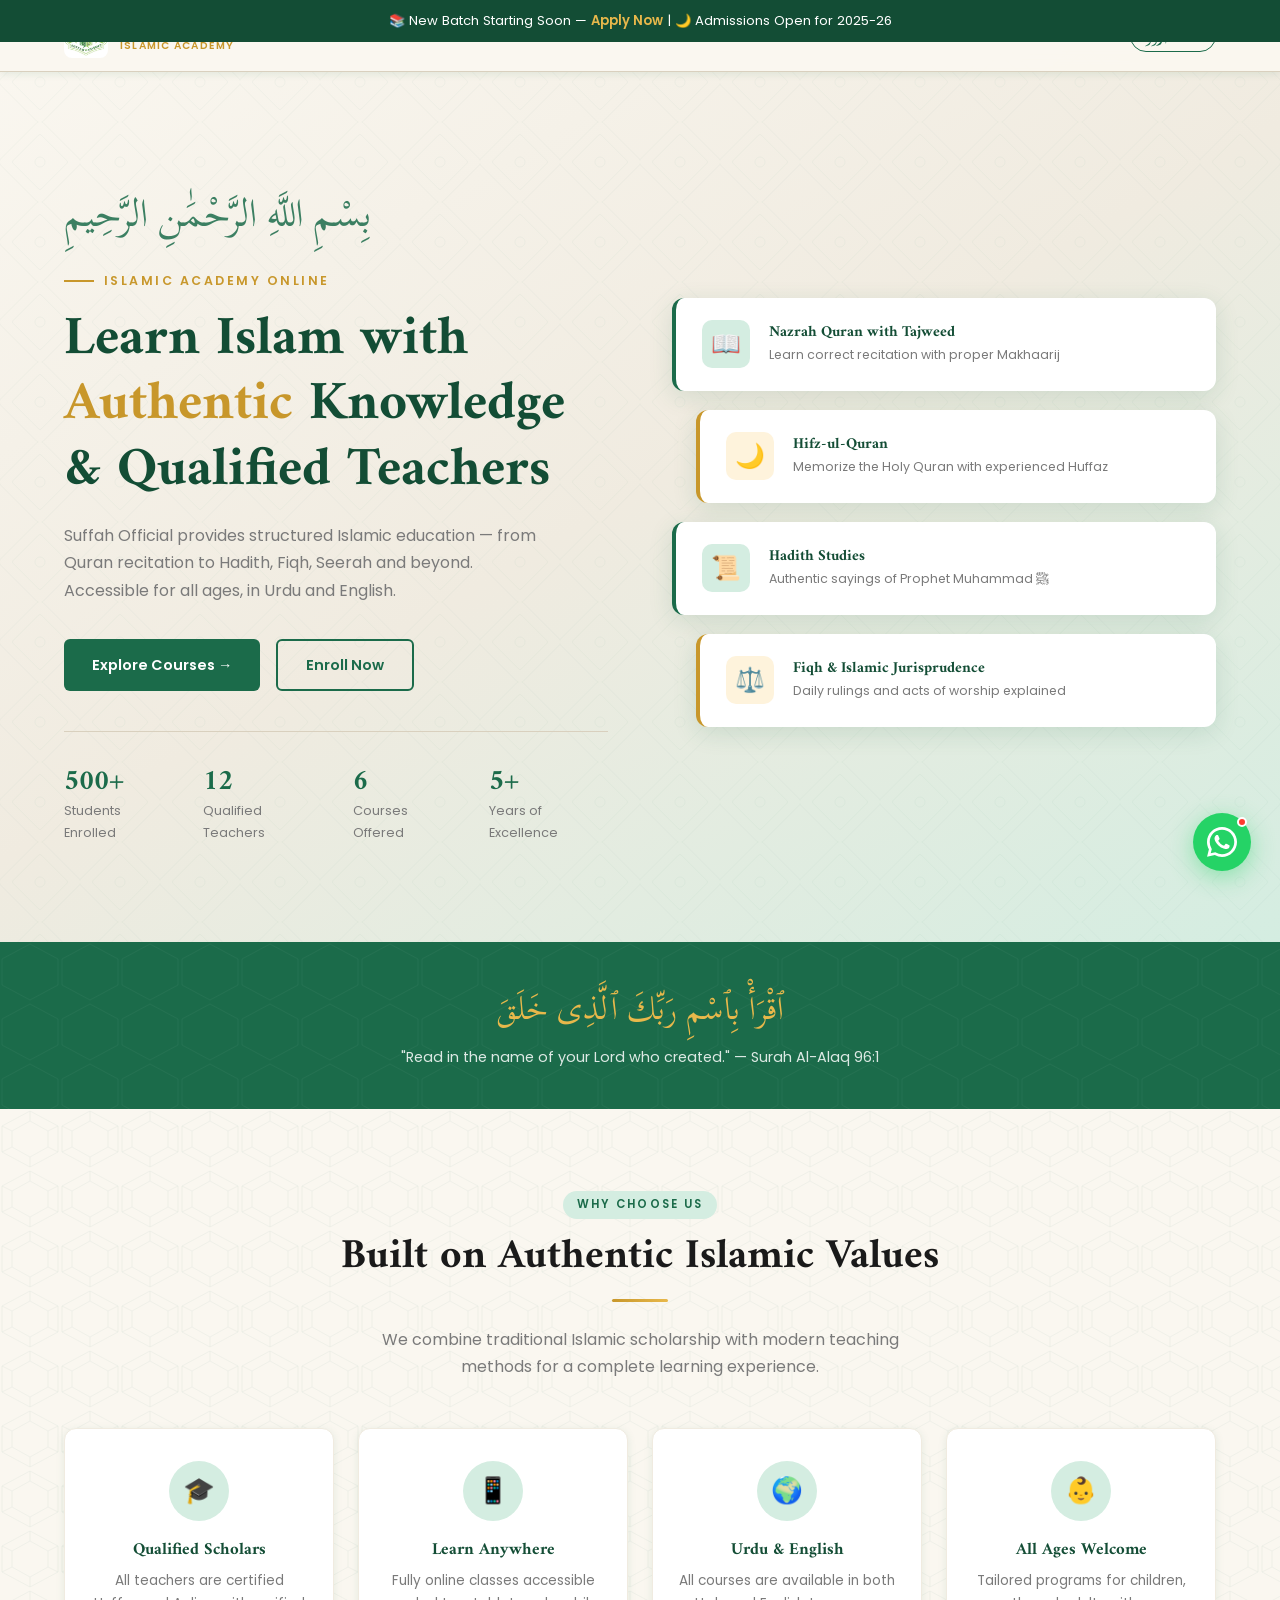
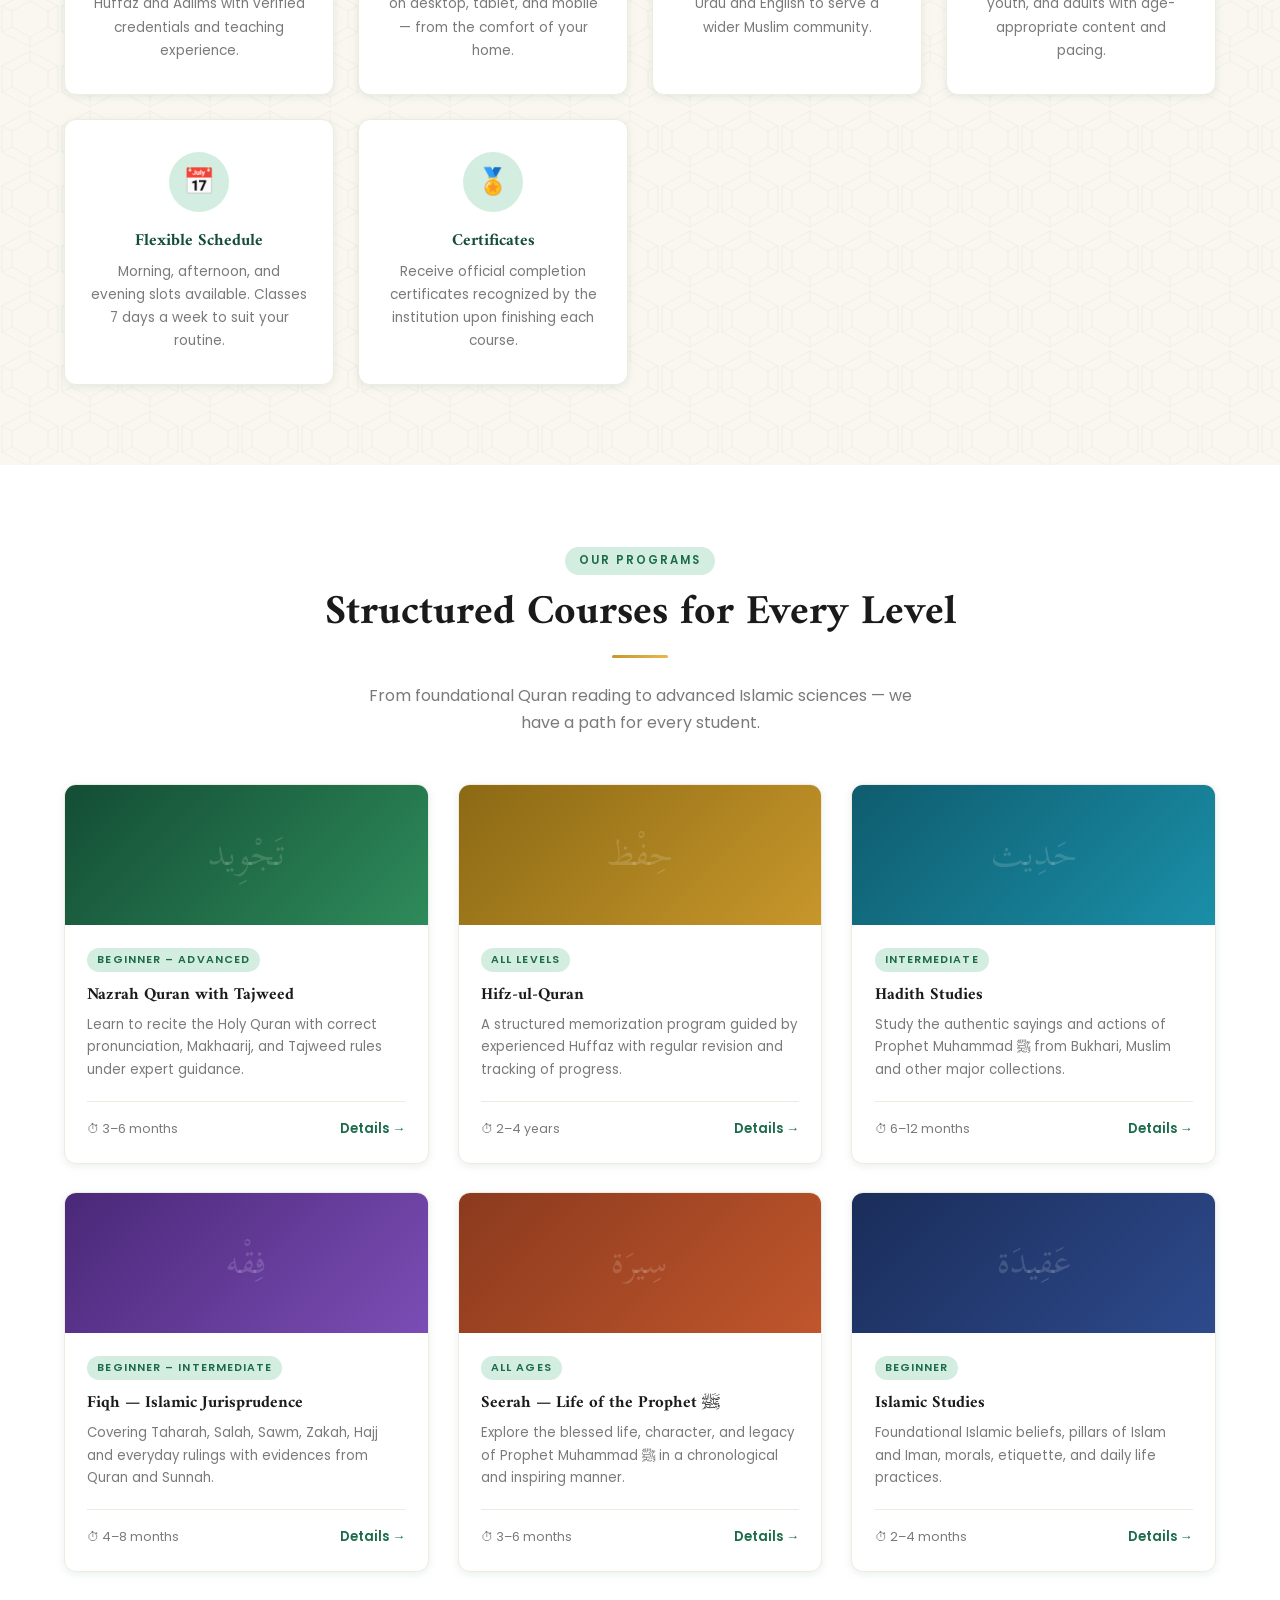
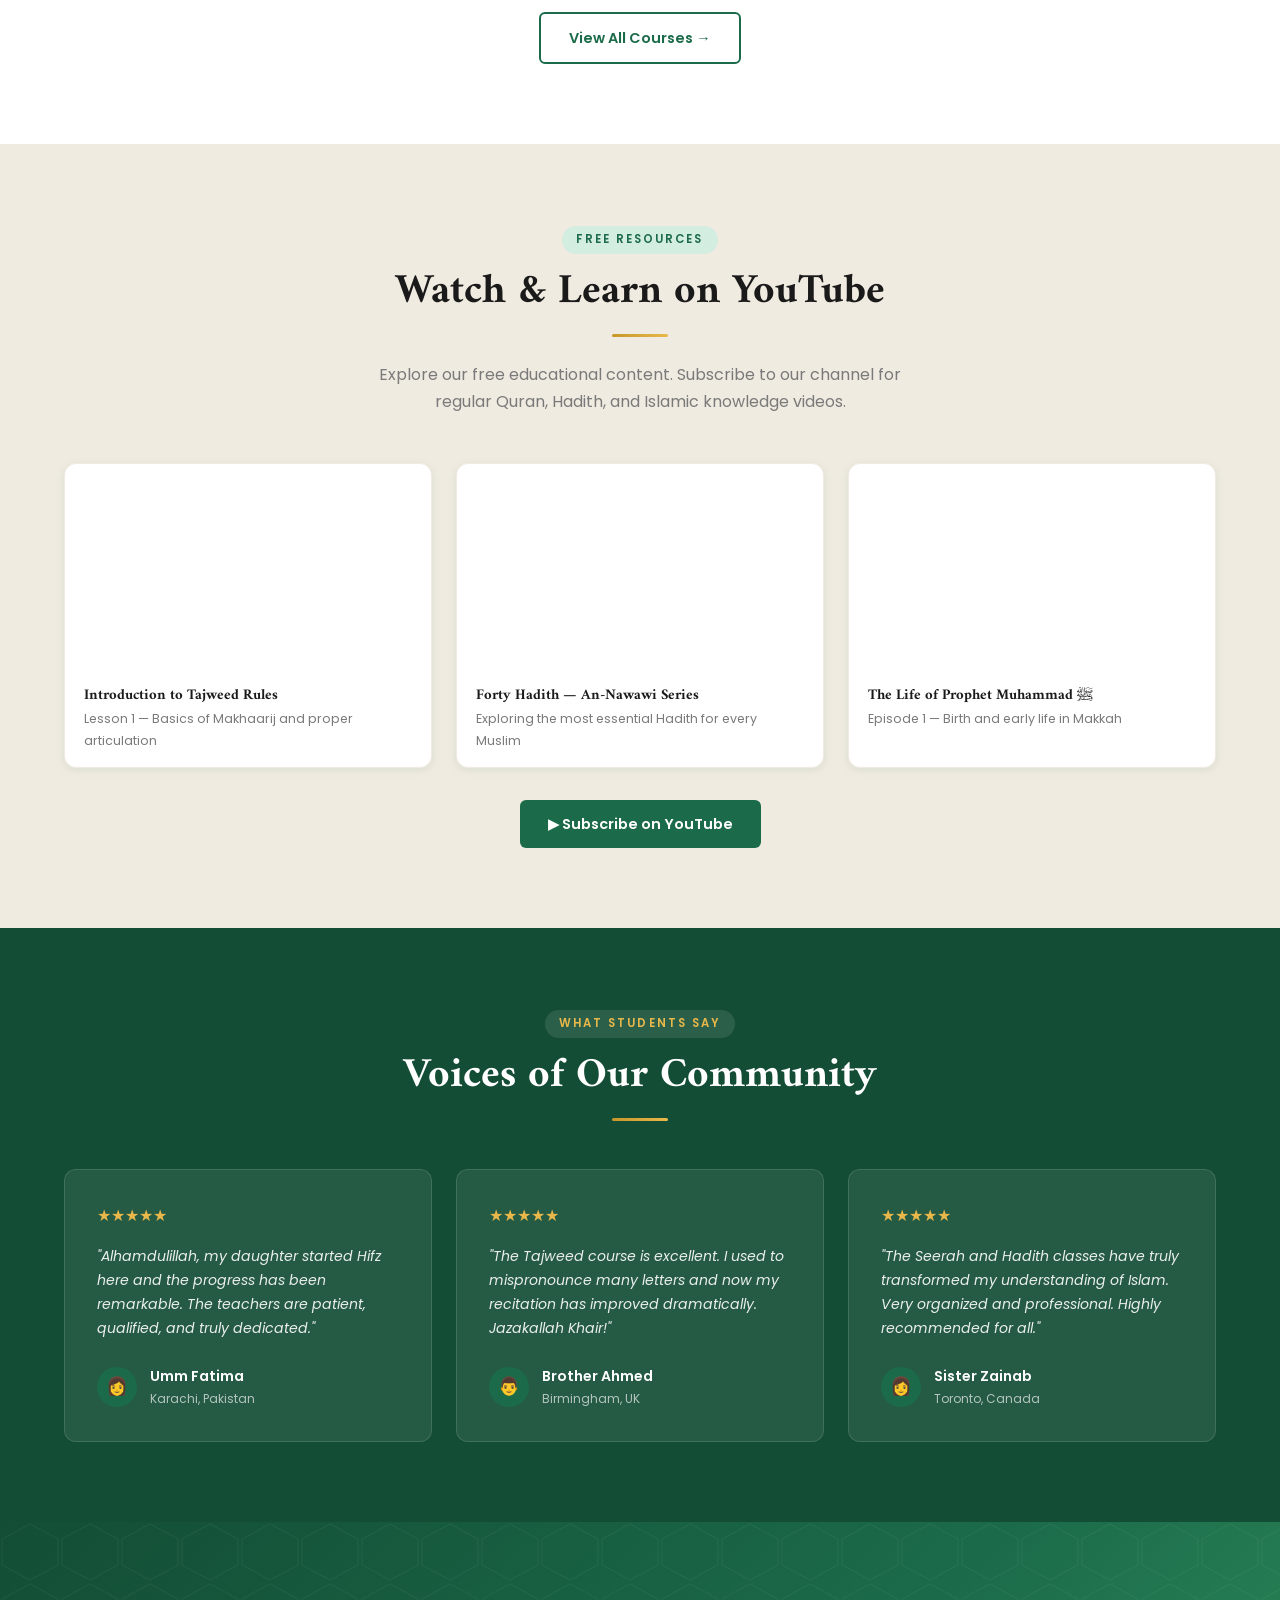
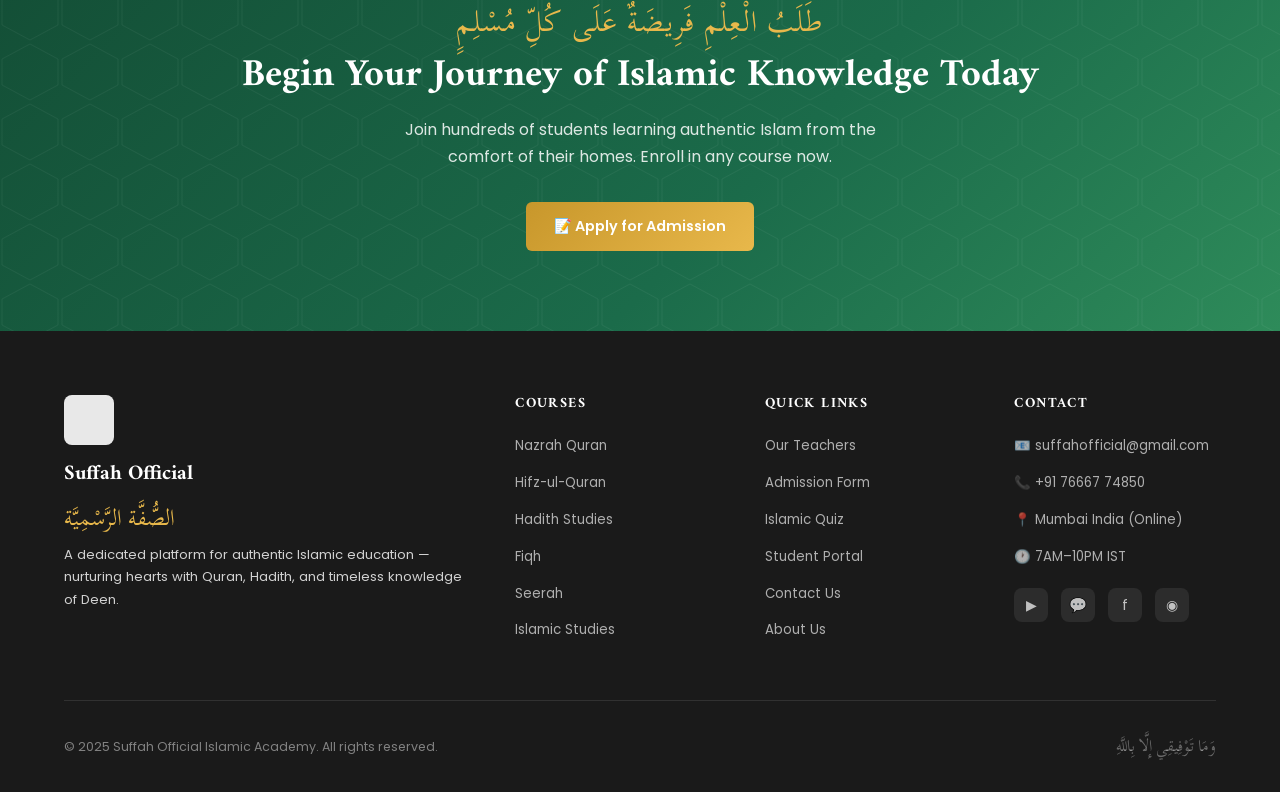
==== commit 72b8d741: "page changes and courses integration" ====
--- a/index.html
+++ b/index.html
@@ -1,353 +1,495 @@
-<!DOCTYPE html>
+<!doctype html>
 <html lang="en">
-<head>
-  <meta charset="UTF-8">
-  <meta name="viewport" content="width=device-width, initial-scale=1.0">
-  <title>Suffah Official — Islamic Academy | Online Quran & Islamic Education</title>
-  <meta name="description" content="Suffah Official is an online Islamic Academy offering Quran, Hadith, Fiqh, Seerah and Islamic Studies courses for all ages.">
-  <link rel="stylesheet" href="css/style.css">
-  <link rel="stylesheet" href="css/urdu.css">
-  <link rel="icon" href="assets/logo.png" type="image/png">
-</head>
-<body>
-
-<!-- JS inserts navbar -->
-<script src="js/components.js"></script>
-
-<!-- ══════════════════════════════════════
+  <head>
+    <meta charset="UTF-8" />
+    <meta name="viewport" content="width=device-width, initial-scale=1.0" />
+    <title>
+      Suffah Official — Islamic Academy | Online Quran & Islamic Education
+    </title>
+    <meta
+      name="description"
+      content="Suffah Official is an online Islamic Academy offering Quran, Hadith, Fiqh, Seerah and Islamic Studies courses for all ages."
+    />
+    <link rel="stylesheet" href="css/style.css" />
+    <link rel="stylesheet" href="css/urdu.css" />
+    <link rel="icon" href="assets/logo.png" type="image/png" />
+  </head>
+  <body>
+    <!-- JS inserts navbar -->
+    <script src="js/components.js"></script>
+
+    <!-- ══════════════════════════════════════
      HERO
 ══════════════════════════════════════ -->
-<section class="hero">
-  <div class="hero-pattern"></div>
-  <div class="hero-content">
-    <div class="hero-text fade-up">
-      <span class="hero-bismillah">بِسْمِ اللَّهِ الرَّحْمَٰنِ الرَّحِيمِ</span>
-      <div class="hero-eyebrow">Islamic Academy Online</div>
-      <h1 class="hero-title">
-        Learn Islam with <em>Authentic</em> Knowledge & Qualified Teachers
-      </h1>
-      <p class="hero-desc">
-        Suffah Official provides structured Islamic education — from Quran recitation to Hadith, Fiqh, Seerah and beyond. Accessible for all ages, in Urdu and English.
+    <section class="hero">
+      <div class="hero-pattern"></div>
+      <div class="hero-content">
+        <div class="hero-text fade-up">
+          <span class="hero-bismillah"
+            >بِسْمِ اللَّهِ الرَّحْمَٰنِ الرَّحِيمِ</span
+          >
+          <div class="hero-eyebrow">Islamic Academy Online</div>
+          <h1 class="hero-title">
+            Learn Islam with <em>Authentic</em> Knowledge & Qualified Teachers
+          </h1>
+          <p class="hero-desc">
+            Suffah Official provides structured Islamic education — from Quran
+            recitation to Hadith, Fiqh, Seerah and beyond. Accessible for all
+            ages, in Urdu and English.
+          </p>
+          <div class="hero-btns">
+            <a href="pages/courses.html" class="btn btn-primary"
+              >Explore Courses →</a
+            >
+            <a href="pages/admission.html" class="btn btn-outline"
+              >Enroll Now</a
+            >
+          </div>
+          <div class="hero-stats">
+            <div class="hero-stat">
+              <h3><span data-count="500" data-suffix="+">0+</span></h3>
+              <p>Students Enrolled</p>
+            </div>
+            <div class="hero-stat">
+              <h3><span data-count="12" data-suffix="">0</span></h3>
+              <p>Qualified Teachers</p>
+            </div>
+            <div class="hero-stat">
+              <h3><span data-count="6" data-suffix="">0</span></h3>
+              <p>Courses Offered</p>
+            </div>
+            <div class="hero-stat">
+              <h3><span data-count="5" data-suffix="+">0</span></h3>
+              <p>Years of Excellence</p>
+            </div>
+          </div>
+        </div>
+
+        <div class="hero-visual fade-up delay-2">
+          <div class="hero-card">
+            <div class="hero-card-icon">📖</div>
+            <div>
+              <h4>Nazrah Quran with Tajweed</h4>
+              <p>Learn correct recitation with proper Makhaarij</p>
+            </div>
+          </div>
+          <div class="hero-card">
+            <div class="hero-card-icon">🌙</div>
+            <div>
+              <h4>Hifz-ul-Quran</h4>
+              <p>Memorize the Holy Quran with experienced Huffaz</p>
+            </div>
+          </div>
+          <div class="hero-card">
+            <div class="hero-card-icon">📜</div>
+            <div>
+              <h4>Hadith Studies</h4>
+              <p>Authentic sayings of Prophet Muhammad ﷺ</p>
+            </div>
+          </div>
+          <div class="hero-card">
+            <div class="hero-card-icon">⚖️</div>
+            <div>
+              <h4>Fiqh & Islamic Jurisprudence</h4>
+              <p>Daily rulings and acts of worship explained</p>
+            </div>
+          </div>
+        </div>
+      </div>
+    </section>
+
+    <!-- ══════════════════════════════════════
+     AYAH BANNER
+══════════════════════════════════════ -->
+    <div
+      style="
+        background: var(--emerald);
+        padding: 2.5rem 5vw;
+        text-align: center;
+        position: relative;
+        overflow: hidden;
+      "
+    >
+      <div
+        style="
+          position: absolute;
+          inset: 0;
+          background: url(&quot;data:image/svg+xml,%3Csvg xmlns=%22http://www.w3.org/2000/svg%22 width=%2260%22 height=%2260%22%3E%3Cpolygon points=%2230,2 58,17 58,43 30,58 2,43 2,17%22 fill=%22none%22 stroke=%22white%22 stroke-width=%220.5%22 opacity=%220.08%22/%3E%3C/svg%3E&quot;)
+            repeat;
+          pointer-events: none;
+        "
+      ></div>
+      <p
+        style="
+          font-family: &quot;Scheherazade New&quot;, serif;
+          font-size: 2rem;
+          color: #e8b84b;
+          margin-bottom: 0.5rem;
+          position: relative;
+        "
+      >
+        ٱقْرَأْ بِٱسْمِ رَبِّكَ ٱلَّذِى خَلَقَ
       </p>
-      <div class="hero-btns">
-        <a href="pages/courses.html" class="btn btn-primary">Explore Courses →</a>
-        <a href="pages/admission.html" class="btn btn-outline">Enroll Now</a>
+      <p
+        style="
+          font-size: 0.9rem;
+          color: rgba(255, 255, 255, 0.85);
+          position: relative;
+        "
+      >
+        "Read in the name of your Lord who created." — Surah Al-Alaq 96:1
+      </p>
+    </div>
+
+    <!-- ══════════════════════════════════════
+     WHY SUFFAH
+══════════════════════════════════════ -->
+    <section class="section bg-cream geo-bg">
+      <div class="section-inner">
+        <div class="section-header center">
+          <span class="section-label">Why Choose Us</span>
+          <h2 class="section-title">Built on Authentic Islamic Values</h2>
+          <div class="divider-gold"></div>
+          <p class="section-sub">
+            We combine traditional Islamic scholarship with modern teaching
+            methods for a complete learning experience.
+          </p>
+        </div>
+        <div class="features-grid">
+          <div class="feature-card reveal">
+            <div class="feature-icon">🎓</div>
+            <h3>Qualified Scholars</h3>
+            <p>
+              All teachers are certified Huffaz and Aalims with verified
+              credentials and teaching experience.
+            </p>
+          </div>
+          <div class="feature-card reveal">
+            <div class="feature-icon">📱</div>
+            <h3>Learn Anywhere</h3>
+            <p>
+              Fully online classes accessible on desktop, tablet, and mobile —
+              from the comfort of your home.
+            </p>
+          </div>
+          <div class="feature-card reveal">
+            <div class="feature-icon">🌍</div>
+            <h3>Urdu & English</h3>
+            <p>
+              All courses are available in both Urdu and English to serve a
+              wider Muslim community.
+            </p>
+          </div>
+          <div class="feature-card reveal">
+            <div class="feature-icon">👶</div>
+            <h3>All Ages Welcome</h3>
+            <p>
+              Tailored programs for children, youth, and adults with
+              age-appropriate content and pacing.
+            </p>
+          </div>
+          <div class="feature-card reveal">
+            <div class="feature-icon">📅</div>
+            <h3>Flexible Schedule</h3>
+            <p>
+              Morning, afternoon, and evening slots available. Classes 7 days a
+              week to suit your routine.
+            </p>
+          </div>
+          <div class="feature-card reveal">
+            <div class="feature-icon">🏅</div>
+            <h3>Certificates</h3>
+            <p>
+              Receive official completion certificates recognized by the
+              institution upon finishing each course.
+            </p>
+          </div>
+        </div>
       </div>
-      <div class="hero-stats">
-        <div class="hero-stat">
-          <h3><span data-count="500" data-suffix="+">0+</span></h3>
-          <p>Students Enrolled</p>
-        </div>
-        <div class="hero-stat">
-          <h3><span data-count="12" data-suffix="">0</span></h3>
-          <p>Qualified Teachers</p>
-        </div>
-        <div class="hero-stat">
-          <h3><span data-count="6" data-suffix="">0</span></h3>
-          <p>Courses Offered</p>
-        </div>
-        <div class="hero-stat">
-          <h3><span data-count="5" data-suffix="+">0</span></h3>
-          <p>Years of Excellence</p>
+    </section>
+
+    <!-- ══════════════════════════════════════
+     COURSES PREVIEW
+══════════════════════════════════════ -->
+    <section class="section bg-white">
+      <div class="section-inner">
+        <div class="section-header center">
+          <span class="section-label">Our Programs</span>
+          <h2 class="section-title">Structured Courses for Every Level</h2>
+          <div class="divider-gold"></div>
+          <p class="section-sub">
+            From foundational Quran reading to advanced Islamic sciences — we
+            have a path for every student.
+          </p>
+        </div>
+        <div class="courses-grid">
+          <div class="course-card reveal">
+            <div class="course-thumb emerald">
+              <span class="course-arabic">تَجْوِيد</span>
+            </div>
+            <div class="course-body">
+              <span class="course-tag">Beginner – Advanced</span>
+              <h3>Nazrah Quran with Tajweed</h3>
+              <p>
+                Learn to recite the Holy Quran with correct pronunciation,
+                Makhaarij, and Tajweed rules under expert guidance.
+              </p>
+              <div class="course-meta">
+                <span>⏱ 3–6 months</span>
+                <a href="pages/courses.html#nazrah" class="enroll-link"
+                  >Details →</a
+                >
+              </div>
+            </div>
+          </div>
+          <div class="course-card reveal">
+            <div class="course-thumb gold">
+              <span class="course-arabic">حِفْظ</span>
+            </div>
+            <div class="course-body">
+              <span class="course-tag">All Levels</span>
+              <h3>Hifz-ul-Quran</h3>
+              <p>
+                A structured memorization program guided by experienced Huffaz
+                with regular revision and tracking of progress.
+              </p>
+              <div class="course-meta">
+                <span>⏱ 2–4 years</span>
+                <a href="pages/courses.html#hifz" class="enroll-link"
+                  >Details →</a
+                >
+              </div>
+            </div>
+          </div>
+          <div class="course-card reveal">
+            <div class="course-thumb teal">
+              <span class="course-arabic">حَدِيث</span>
+            </div>
+            <div class="course-body">
+              <span class="course-tag">Intermediate</span>
+              <h3>Hadith Studies</h3>
+              <p>
+                Study the authentic sayings and actions of Prophet Muhammad ﷺ
+                from Bukhari, Muslim and other major collections.
+              </p>
+              <div class="course-meta">
+                <span>⏱ 6–12 months</span>
+                <a href="pages/hadith.html" class="enroll-link">Details →</a>
+              </div>
+            </div>
+          </div>
+          <div class="course-card reveal">
+            <div class="course-thumb purple">
+              <span class="course-arabic">فِقْه</span>
+            </div>
+            <div class="course-body">
+              <span class="course-tag">Beginner – Intermediate</span>
+              <h3>Fiqh — Islamic Jurisprudence</h3>
+              <p>
+                Covering Taharah, Salah, Sawm, Zakah, Hajj and everyday rulings
+                with evidences from Quran and Sunnah.
+              </p>
+              <div class="course-meta">
+                <span>⏱ 4–8 months</span>
+                <a href="pages/courses.html#fiqh" class="enroll-link"
+                  >Details →</a
+                >
+              </div>
+            </div>
+          </div>
+          <div class="course-card reveal">
+            <div class="course-thumb rust">
+              <span class="course-arabic">سِيرَة</span>
+            </div>
+            <div class="course-body">
+              <span class="course-tag">All Ages</span>
+              <h3>Seerah — Life of the Prophet ﷺ</h3>
+              <p>
+                Explore the blessed life, character, and legacy of Prophet
+                Muhammad ﷺ in a chronological and inspiring manner.
+              </p>
+              <div class="course-meta">
+                <span>⏱ 3–6 months</span>
+                <a href="pages/seerah.html" class="enroll-link">Details →</a>
+              </div>
+            </div>
+          </div>
+          <div class="course-card reveal">
+            <div class="course-thumb navy">
+              <span class="course-arabic">عَقِيدَة</span>
+            </div>
+            <div class="course-body">
+              <span class="course-tag">Beginner</span>
+              <h3>Islamic Studies</h3>
+              <p>
+                Foundational Islamic beliefs, pillars of Islam and Iman, morals,
+                etiquette, and daily life practices.
+              </p>
+              <div class="course-meta">
+                <span>⏱ 2–4 months</span>
+                <a href="pages/islamic-studies.html" class="enroll-link"
+                  >Details →</a
+                >
+              </div>
+            </div>
+          </div>
+        </div>
+        <div style="text-align: center; margin-top: 2.5rem">
+          <a href="pages/courses.html" class="btn btn-outline"
+            >View All Courses →</a
+          >
         </div>
       </div>
+    </section>
+
+    <!-- ══════════════════════════════════════
+     YOUTUBE SECTION
+══════════════════════════════════════ -->
+    <section class="section" style="background: var(--cream-dark)">
+      <div class="section-inner">
+        <div class="section-header center">
+          <span class="section-label">Free Resources</span>
+          <h2 class="section-title">Watch & Learn on YouTube</h2>
+          <div class="divider-gold"></div>
+          <p class="section-sub">
+            Explore our free educational content. Subscribe to our channel for
+            regular Quran, Hadith, and Islamic knowledge videos.
+          </p>
+        </div>
+        <div class="yt-grid">
+          <div class="yt-card reveal">
+            <iframe
+              src="https://www.youtube.com/embed/dQw4w9WgXcQ"
+              title="Quran Recitation"
+              allowfullscreen
+              loading="lazy"
+            ></iframe>
+            <div class="yt-card-body">
+              <h4>Introduction to Tajweed Rules</h4>
+              <p>Lesson 1 — Basics of Makhaarij and proper articulation</p>
+            </div>
+          </div>
+          <div class="yt-card reveal">
+            <iframe
+              src="https://www.youtube.com/embed/dQw4w9WgXcQ"
+              title="Hadith Lesson"
+              allowfullscreen
+              loading="lazy"
+            ></iframe>
+            <div class="yt-card-body">
+              <h4>Forty Hadith — An-Nawawi Series</h4>
+              <p>Exploring the most essential Hadith for every Muslim</p>
+            </div>
+          </div>
+          <div class="yt-card reveal">
+            <iframe
+              src="https://www.youtube.com/embed/dQw4w9WgXcQ"
+              title="Seerah Lesson"
+              allowfullscreen
+              loading="lazy"
+            ></iframe>
+            <div class="yt-card-body">
+              <h4>The Life of Prophet Muhammad ﷺ</h4>
+              <p>Episode 1 — Birth and early life in Makkah</p>
+            </div>
+          </div>
+        </div>
+        <div style="text-align: center; margin-top: 2rem">
+          <a href="https://youtube.com" target="_blank" class="btn btn-primary"
+            >▶ Subscribe on YouTube</a
+          >
+        </div>
+      </div>
+    </section>
+
+    <!-- ══════════════════════════════════════
+     TESTIMONIALS
+══════════════════════════════════════ -->
+    <section class="section testimonials-section">
+      <div class="section-inner">
+        <div class="section-header center" style="color: white">
+          <span
+            class="section-label"
+            style="
+              color: var(--gold-light);
+              background: rgba(255, 255, 255, 0.1);
+            "
+            >What Students Say</span
+          >
+          <h2 class="section-title" style="color: white">
+            Voices of Our Community
+          </h2>
+          <div class="divider-gold" style="margin: 1rem auto 1.5rem"></div>
+        </div>
+        <div class="testimonials-grid">
+          <div class="testimonial-card reveal">
+            <div class="testimonial-stars">★★★★★</div>
+            <p>
+              "Alhamdulillah, my daughter started Hifz here and the progress has
+              been remarkable. The teachers are patient, qualified, and truly
+              dedicated."
+            </p>
+            <div class="testimonial-author">
+              <div class="testimonial-author-avatar">👩</div>
+              <div>
+                <div class="testimonial-author-name">Umm Fatima</div>
+                <div class="testimonial-author-loc">Karachi, Pakistan</div>
+              </div>
+            </div>
+          </div>
+          <div class="testimonial-card reveal">
+            <div class="testimonial-stars">★★★★★</div>
+            <p>
+              "The Tajweed course is excellent. I used to mispronounce many
+              letters and now my recitation has improved dramatically.
+              Jazakallah Khair!"
+            </p>
+            <div class="testimonial-author">
+              <div class="testimonial-author-avatar">👨</div>
+              <div>
+                <div class="testimonial-author-name">Brother Ahmed</div>
+                <div class="testimonial-author-loc">Birmingham, UK</div>
+              </div>
+            </div>
+          </div>
+          <div class="testimonial-card reveal">
+            <div class="testimonial-stars">★★★★★</div>
+            <p>
+              "The Seerah and Hadith classes have truly transformed my
+              understanding of Islam. Very organized and professional. Highly
+              recommended for all."
+            </p>
+            <div class="testimonial-author">
+              <div class="testimonial-author-avatar">👩</div>
+              <div>
+                <div class="testimonial-author-name">Sister Zainab</div>
+                <div class="testimonial-author-loc">Toronto, Canada</div>
+              </div>
+            </div>
+          </div>
+        </div>
+      </div>
+    </section>
+
+    <!-- ══════════════════════════════════════
+     CTA BANNER
+══════════════════════════════════════ -->
+    <div class="cta-banner">
+      <span class="arabic-accent"
+        >طَلَبُ الْعِلْمِ فَرِيضَةٌ عَلَى كُلِّ مُسْلِمٍ</span
+      >
+      <h2>Begin Your Journey of Islamic Knowledge Today</h2>
+      <p>
+        Join hundreds of students learning authentic Islam from the comfort of
+        their homes. Enroll in any course now.
+      </p>
+      <a href="pages/admission.html" class="btn btn-gold"
+        >📝 Apply for Admission</a
+      >
     </div>
 
-    <div class="hero-visual fade-up delay-2">
-      <div class="hero-card">
-        <div class="hero-card-icon">📖</div>
-        <div>
-          <h4>Nazrah Quran with Tajweed</h4>
-          <p>Learn correct recitation with proper Makhaarij</p>
-        </div>
-      </div>
-      <div class="hero-card">
-        <div class="hero-card-icon">🌙</div>
-        <div>
-          <h4>Hifz-ul-Quran</h4>
-          <p>Memorize the Holy Quran with experienced Huffaz</p>
-        </div>
-      </div>
-      <div class="hero-card">
-        <div class="hero-card-icon">📜</div>
-        <div>
-          <h4>Hadith Studies</h4>
-          <p>Authentic sayings of Prophet Muhammad ﷺ</p>
-        </div>
-      </div>
-      <div class="hero-card">
-        <div class="hero-card-icon">⚖️</div>
-        <div>
-          <h4>Fiqh & Islamic Jurisprudence</h4>
-          <p>Daily rulings and acts of worship explained</p>
-        </div>
-      </div>
-    </div>
-  </div>
-</section>
-
-<!-- ══════════════════════════════════════
-     AYAH BANNER
-══════════════════════════════════════ -->
-<div style="background:var(--emerald);padding:2.5rem 5vw;text-align:center;position:relative;overflow:hidden;">
-  <div style="position:absolute;inset:0;background:url('data:image/svg+xml,%3Csvg xmlns=%22http://www.w3.org/2000/svg%22 width=%2260%22 height=%2260%22%3E%3Cpolygon points=%2230,2 58,17 58,43 30,58 2,43 2,17%22 fill=%22none%22 stroke=%22white%22 stroke-width=%220.5%22 opacity=%220.08%22/%3E%3C/svg%3E') repeat;pointer-events:none;"></div>
-  <p style="font-family:'Scheherazade New',serif;font-size:2rem;color:#E8B84B;margin-bottom:0.5rem;position:relative;">
-    ٱقْرَأْ بِٱسْمِ رَبِّكَ ٱلَّذِى خَلَقَ
-  </p>
-  <p style="font-size:0.9rem;color:rgba(255,255,255,0.85);position:relative;">
-    "Read in the name of your Lord who created." — Surah Al-Alaq 96:1
-  </p>
-</div>
-
-<!-- ══════════════════════════════════════
-     WHY SUFFAH
-══════════════════════════════════════ -->
-<section class="section bg-cream geo-bg">
-  <div class="section-inner">
-    <div class="section-header center">
-      <span class="section-label">Why Choose Us</span>
-      <h2 class="section-title">Built on Authentic Islamic Values</h2>
-      <div class="divider-gold"></div>
-      <p class="section-sub">We combine traditional Islamic scholarship with modern teaching methods for a complete learning experience.</p>
-    </div>
-    <div class="features-grid">
-      <div class="feature-card reveal">
-        <div class="feature-icon">🎓</div>
-        <h3>Qualified Scholars</h3>
-        <p>All teachers are certified Huffaz and Aalims with verified credentials and teaching experience.</p>
-      </div>
-      <div class="feature-card reveal">
-        <div class="feature-icon">📱</div>
-        <h3>Learn Anywhere</h3>
-        <p>Fully online classes accessible on desktop, tablet, and mobile — from the comfort of your home.</p>
-      </div>
-      <div class="feature-card reveal">
-        <div class="feature-icon">🌍</div>
-        <h3>Urdu & English</h3>
-        <p>All courses are available in both Urdu and English to serve a wider Muslim community.</p>
-      </div>
-      <div class="feature-card reveal">
-        <div class="feature-icon">👶</div>
-        <h3>All Ages Welcome</h3>
-        <p>Tailored programs for children, youth, and adults with age-appropriate content and pacing.</p>
-      </div>
-      <div class="feature-card reveal">
-        <div class="feature-icon">📅</div>
-        <h3>Flexible Schedule</h3>
-        <p>Morning, afternoon, and evening slots available. Classes 7 days a week to suit your routine.</p>
-      </div>
-      <div class="feature-card reveal">
-        <div class="feature-icon">🏅</div>
-        <h3>Certificates</h3>
-        <p>Receive official completion certificates recognized by the institution upon finishing each course.</p>
-      </div>
-    </div>
-  </div>
-</section>
-
-<!-- ══════════════════════════════════════
-     COURSES PREVIEW
-══════════════════════════════════════ -->
-<section class="section bg-white">
-  <div class="section-inner">
-    <div class="section-header center">
-      <span class="section-label">Our Programs</span>
-      <h2 class="section-title">Structured Courses for Every Level</h2>
-      <div class="divider-gold"></div>
-      <p class="section-sub">From foundational Quran reading to advanced Islamic sciences — we have a path for every student.</p>
-    </div>
-    <div class="courses-grid">
-      <div class="course-card reveal">
-        <div class="course-thumb emerald">
-          <span class="course-arabic">تَجْوِيد</span>
-        </div>
-        <div class="course-body">
-          <span class="course-tag">Beginner – Advanced</span>
-          <h3>Nazrah Quran with Tajweed</h3>
-          <p>Learn to recite the Holy Quran with correct pronunciation, Makhaarij, and Tajweed rules under expert guidance.</p>
-          <div class="course-meta">
-            <span>⏱ 3–6 months</span>
-            <a href="pages/courses.html#nazrah" class="enroll-link">Details →</a>
-          </div>
-        </div>
-      </div>
-      <div class="course-card reveal">
-        <div class="course-thumb gold">
-          <span class="course-arabic">حِفْظ</span>
-        </div>
-        <div class="course-body">
-          <span class="course-tag">All Levels</span>
-          <h3>Hifz-ul-Quran</h3>
-          <p>A structured memorization program guided by experienced Huffaz with regular revision and tracking of progress.</p>
-          <div class="course-meta">
-            <span>⏱ 2–4 years</span>
-            <a href="pages/courses.html#hifz" class="enroll-link">Details →</a>
-          </div>
-        </div>
-      </div>
-      <div class="course-card reveal">
-        <div class="course-thumb teal">
-          <span class="course-arabic">حَدِيث</span>
-        </div>
-        <div class="course-body">
-          <span class="course-tag">Intermediate</span>
-          <h3>Hadith Studies</h3>
-          <p>Study the authentic sayings and actions of Prophet Muhammad ﷺ from Bukhari, Muslim and other major collections.</p>
-          <div class="course-meta">
-            <span>⏱ 6–12 months</span>
-            <a href="pages/hadith.html" class="enroll-link">Details →</a>
-          </div>
-        </div>
-      </div>
-      <div class="course-card reveal">
-        <div class="course-thumb purple">
-          <span class="course-arabic">فِقْه</span>
-        </div>
-        <div class="course-body">
-          <span class="course-tag">Beginner – Intermediate</span>
-          <h3>Fiqh — Islamic Jurisprudence</h3>
-          <p>Covering Taharah, Salah, Sawm, Zakah, Hajj and everyday rulings with evidences from Quran and Sunnah.</p>
-          <div class="course-meta">
-            <span>⏱ 4–8 months</span>
-            <a href="pages/courses.html#fiqh" class="enroll-link">Details →</a>
-          </div>
-        </div>
-      </div>
-      <div class="course-card reveal">
-        <div class="course-thumb rust">
-          <span class="course-arabic">سِيرَة</span>
-        </div>
-        <div class="course-body">
-          <span class="course-tag">All Ages</span>
-          <h3>Seerah — Life of the Prophet ﷺ</h3>
-          <p>Explore the blessed life, character, and legacy of Prophet Muhammad ﷺ in a chronological and inspiring manner.</p>
-          <div class="course-meta">
-            <span>⏱ 3–6 months</span>
-            <a href="pages/seerah.html" class="enroll-link">Details →</a>
-          </div>
-        </div>
-      </div>
-      <div class="course-card reveal">
-        <div class="course-thumb navy">
-          <span class="course-arabic">عَقِيدَة</span>
-        </div>
-        <div class="course-body">
-          <span class="course-tag">Beginner</span>
-          <h3>Islamic Studies</h3>
-          <p>Foundational Islamic beliefs, pillars of Islam and Iman, morals, etiquette, and daily life practices.</p>
-          <div class="course-meta">
-            <span>⏱ 2–4 months</span>
-            <a href="pages/islamic-studies.html" class="enroll-link">Details →</a>
-          </div>
-        </div>
-      </div>
-    </div>
-    <div style="text-align:center;margin-top:2.5rem;">
-      <a href="pages/courses.html" class="btn btn-outline">View All Courses →</a>
-    </div>
-  </div>
-</section>
-
-<!-- ══════════════════════════════════════
-     YOUTUBE SECTION
-══════════════════════════════════════ -->
-<section class="section" style="background:var(--cream-dark);">
-  <div class="section-inner">
-    <div class="section-header center">
-      <span class="section-label">Free Resources</span>
-      <h2 class="section-title">Watch & Learn on YouTube</h2>
-      <div class="divider-gold"></div>
-      <p class="section-sub">Explore our free educational content. Subscribe to our channel for regular Quran, Hadith, and Islamic knowledge videos.</p>
-    </div>
-    <div class="yt-grid">
-      <div class="yt-card reveal">
-        <iframe src="https://www.youtube.com/embed/dQw4w9WgXcQ" title="Quran Recitation" allowfullscreen loading="lazy"></iframe>
-        <div class="yt-card-body">
-          <h4>Introduction to Tajweed Rules</h4>
-          <p>Lesson 1 — Basics of Makhaarij and proper articulation</p>
-        </div>
-      </div>
-      <div class="yt-card reveal">
-        <iframe src="https://www.youtube.com/embed/dQw4w9WgXcQ" title="Hadith Lesson" allowfullscreen loading="lazy"></iframe>
-        <div class="yt-card-body">
-          <h4>Forty Hadith — An-Nawawi Series</h4>
-          <p>Exploring the most essential Hadith for every Muslim</p>
-        </div>
-      </div>
-      <div class="yt-card reveal">
-        <iframe src="https://www.youtube.com/embed/dQw4w9WgXcQ" title="Seerah Lesson" allowfullscreen loading="lazy"></iframe>
-        <div class="yt-card-body">
-          <h4>The Life of Prophet Muhammad ﷺ</h4>
-          <p>Episode 1 — Birth and early life in Makkah</p>
-        </div>
-      </div>
-    </div>
-    <div style="text-align:center;margin-top:2rem;">
-      <a href="https://youtube.com" target="_blank" class="btn btn-primary">▶ Subscribe on YouTube</a>
-    </div>
-  </div>
-</section>
-
-<!-- ══════════════════════════════════════
-     TESTIMONIALS
-══════════════════════════════════════ -->
-<section class="section testimonials-section">
-  <div class="section-inner">
-    <div class="section-header center" style="color:white;">
-      <span class="section-label" style="color:var(--gold-light);background:rgba(255,255,255,0.1);">What Students Say</span>
-      <h2 class="section-title" style="color:white;">Voices of Our Community</h2>
-      <div class="divider-gold" style="margin:1rem auto 1.5rem;"></div>
-    </div>
-    <div class="testimonials-grid">
-      <div class="testimonial-card reveal">
-        <div class="testimonial-stars">★★★★★</div>
-        <p>"Alhamdulillah, my daughter started Hifz here and the progress has been remarkable. The teachers are patient, qualified, and truly dedicated."</p>
-        <div class="testimonial-author">
-          <div class="testimonial-author-avatar">👩</div>
-          <div>
-            <div class="testimonial-author-name">Umm Fatima</div>
-            <div class="testimonial-author-loc">Karachi, Pakistan</div>
-          </div>
-        </div>
-      </div>
-      <div class="testimonial-card reveal">
-        <div class="testimonial-stars">★★★★★</div>
-        <p>"The Tajweed course is excellent. I used to mispronounce many letters and now my recitation has improved dramatically. Jazakallah Khair!"</p>
-        <div class="testimonial-author">
-          <div class="testimonial-author-avatar">👨</div>
-          <div>
-            <div class="testimonial-author-name">Brother Ahmed</div>
-            <div class="testimonial-author-loc">Birmingham, UK</div>
-          </div>
-        </div>
-      </div>
-      <div class="testimonial-card reveal">
-        <div class="testimonial-stars">★★★★★</div>
-        <p>"The Seerah and Hadith classes have truly transformed my understanding of Islam. Very organized and professional. Highly recommended for all."</p>
-        <div class="testimonial-author">
-          <div class="testimonial-author-avatar">👩</div>
-          <div>
-            <div class="testimonial-author-name">Sister Zainab</div>
-            <div class="testimonial-author-loc">Toronto, Canada</div>
-          </div>
-        </div>
-      </div>
-    </div>
-  </div>
-</section>
-
-<!-- ══════════════════════════════════════
-     CTA BANNER
-══════════════════════════════════════ -->
-<div class="cta-banner">
-  <span class="arabic-accent">طَلَبُ الْعِلْمِ فَرِيضَةٌ عَلَى كُلِّ مُسْلِمٍ</span>
-  <h2>Begin Your Journey of Islamic Knowledge Today</h2>
-  <p>Join hundreds of students learning authentic Islam from the comfort of their homes. Enroll in any course now.</p>
-  <a href="pages/admission.html" class="btn btn-gold">📝 Apply for Admission</a>
-</div>
-
-<script src="js/urdu.js"></script>
-<script src="js/whatsapp.js"></script>
-<script src="js/main.js"></script>
-</body>
+    <script src="js/urdu.js"></script>
+    <script src="js/whatsapp.js"></script>
+    <script src="js/main.js"></script>
+  </body>
 </html>
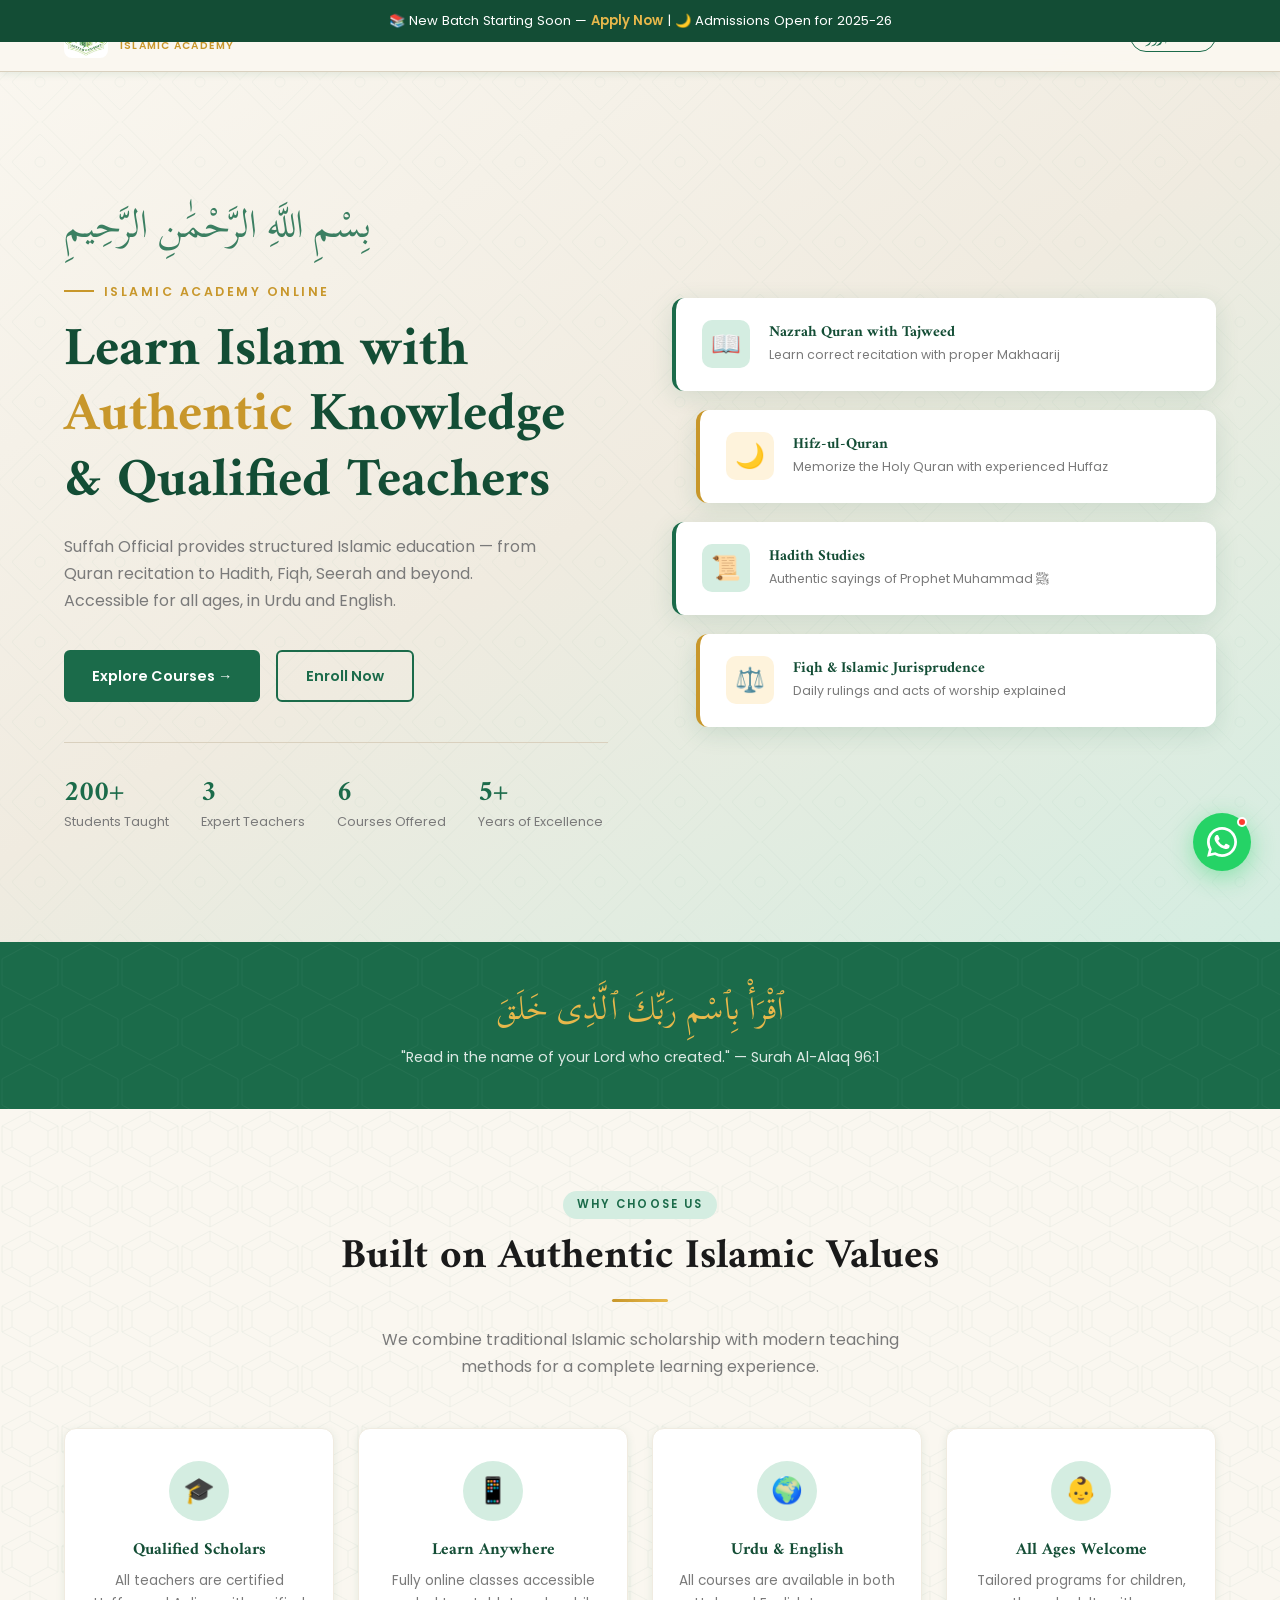
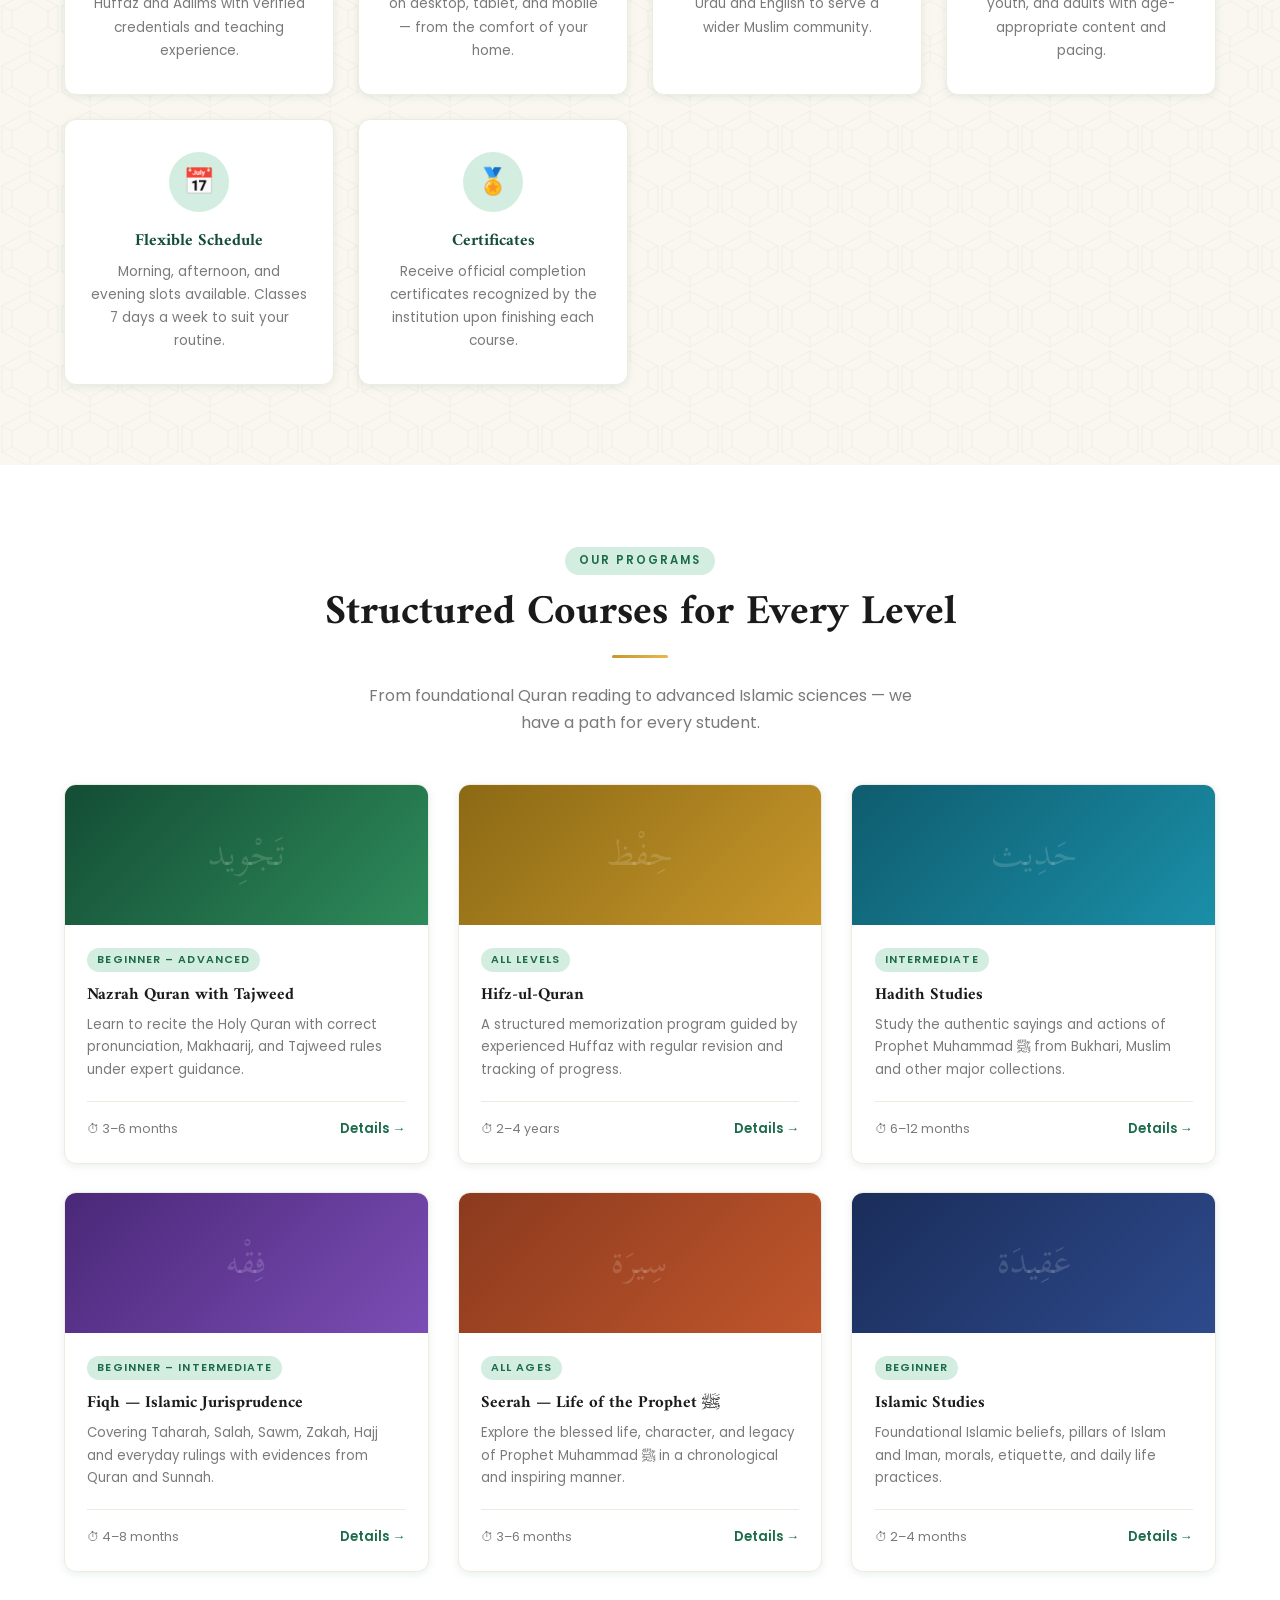
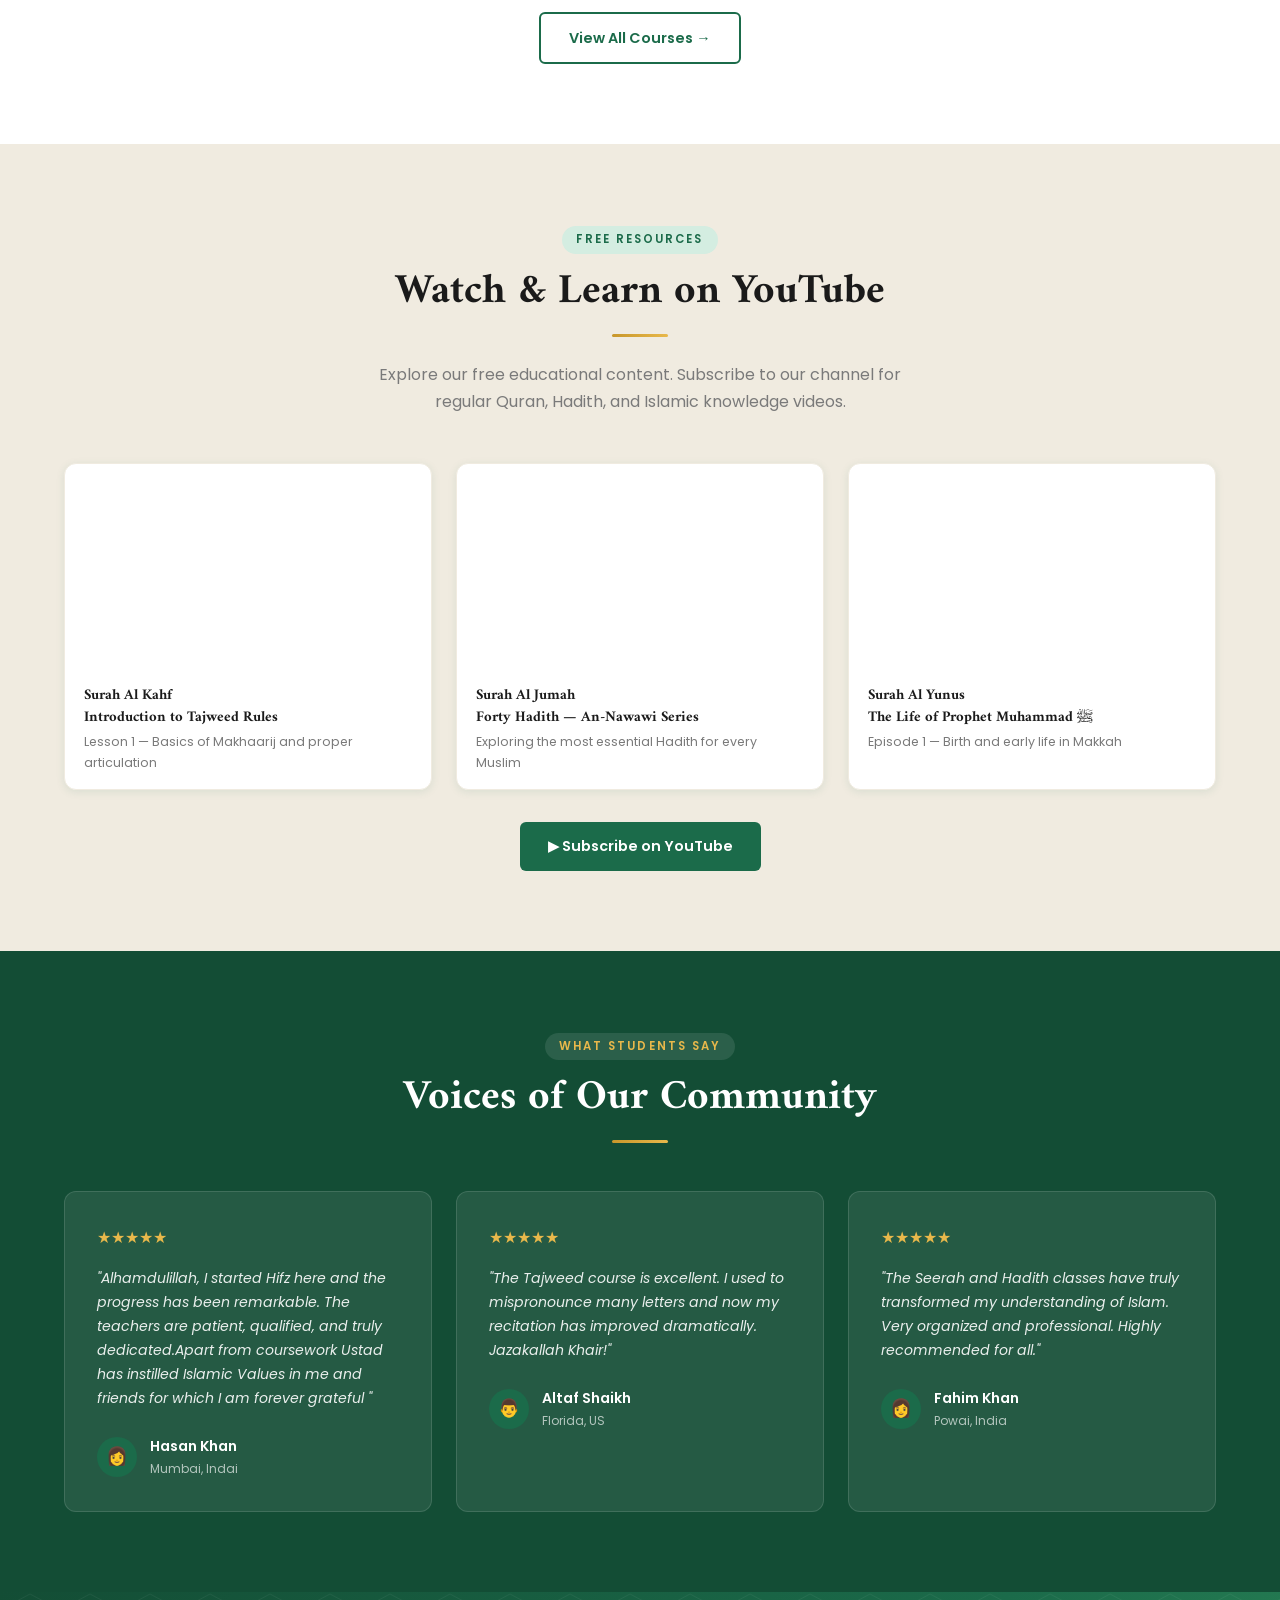
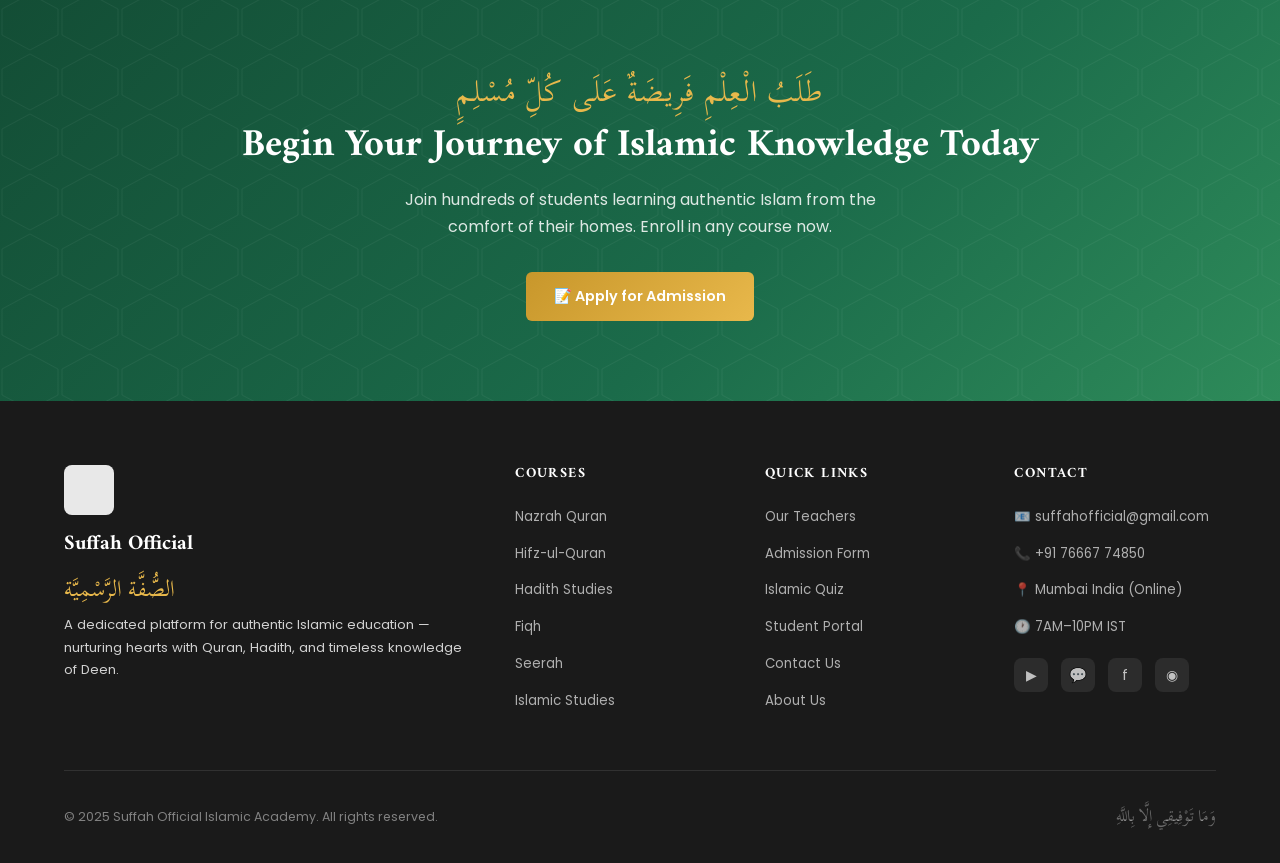
==== commit 1e5fe548: "small changes" ====
--- a/index.html
+++ b/index.html
@@ -4,7 +4,7 @@
     <meta charset="UTF-8" />
     <meta name="viewport" content="width=device-width, initial-scale=1.0" />
     <title>
-      Suffah Official — Islamic Academy | Online Quran & Islamic Education
+      Suffah Official — E-Learning Academy | Online Quran & Islamic Education
     </title>
     <meta
       name="description"
@@ -47,12 +47,12 @@
           </div>
           <div class="hero-stats">
             <div class="hero-stat">
-              <h3><span data-count="500" data-suffix="+">0+</span></h3>
-              <p>Students Enrolled</p>
+              <h3><span data-count="200" data-suffix="+">0+</span></h3>
+              <p>Students Taught</p>
             </div>
             <div class="hero-stat">
-              <h3><span data-count="12" data-suffix="">0</span></h3>
-              <p>Qualified Teachers</p>
+              <h3><span data-count="3" data-suffix="">0</span></h3>
+              <p>Expert Teachers</p>
             </div>
             <div class="hero-stat">
               <h3><span data-count="6" data-suffix="">0</span></h3>
@@ -359,43 +359,49 @@
         <div class="yt-grid">
           <div class="yt-card reveal">
             <iframe
-              src="https://www.youtube.com/embed/dQw4w9WgXcQ"
+              src="https://youtube.com/embed/wJv2ZBLKEzw?si=oQkzh0rbOa6foveo"
               title="Quran Recitation"
               allowfullscreen
               loading="lazy"
             ></iframe>
             <div class="yt-card-body">
+              <h4>Surah Al Kahf</h4>
               <h4>Introduction to Tajweed Rules</h4>
               <p>Lesson 1 — Basics of Makhaarij and proper articulation</p>
             </div>
           </div>
           <div class="yt-card reveal">
             <iframe
-              src="https://www.youtube.com/embed/dQw4w9WgXcQ"
+              src="https://www.youtube.com/embed/FCo1OIrh2oE?si=b7gRmQX88kGwbdMY"
               title="Hadith Lesson"
               allowfullscreen
               loading="lazy"
             ></iframe>
             <div class="yt-card-body">
+              <h4>Surah Al Jumah</h4>
               <h4>Forty Hadith — An-Nawawi Series</h4>
               <p>Exploring the most essential Hadith for every Muslim</p>
             </div>
           </div>
           <div class="yt-card reveal">
             <iframe
-              src="https://www.youtube.com/embed/dQw4w9WgXcQ"
+              src="https://www.youtube.com/embed/2P3BescdpdI?si=7rT1n8Z-gHqqLo30"
               title="Seerah Lesson"
               allowfullscreen
               loading="lazy"
             ></iframe>
             <div class="yt-card-body">
+              <h4>Surah Al Yunus</h4>
               <h4>The Life of Prophet Muhammad ﷺ</h4>
               <p>Episode 1 — Birth and early life in Makkah</p>
             </div>
           </div>
         </div>
         <div style="text-align: center; margin-top: 2rem">
-          <a href="https://youtube.com" target="_blank" class="btn btn-primary"
+          <a
+            href="https://www.youtube.com/@suffahofficial"
+            target="_blank"
+            class="btn btn-primary"
             >▶ Subscribe on YouTube</a
           >
         </div>
@@ -425,15 +431,16 @@
           <div class="testimonial-card reveal">
             <div class="testimonial-stars">★★★★★</div>
             <p>
-              "Alhamdulillah, my daughter started Hifz here and the progress has
-              been remarkable. The teachers are patient, qualified, and truly
-              dedicated."
+              "Alhamdulillah, I started Hifz here and the progress has been
+              remarkable. The teachers are patient, qualified, and truly
+              dedicated.Apart from coursework Ustad has instilled Islamic Values
+              in me and friends for which I am forever grateful "
             </p>
             <div class="testimonial-author">
               <div class="testimonial-author-avatar">👩</div>
               <div>
-                <div class="testimonial-author-name">Umm Fatima</div>
-                <div class="testimonial-author-loc">Karachi, Pakistan</div>
+                <div class="testimonial-author-name">Hasan Khan</div>
+                <div class="testimonial-author-loc">Mumbai, Indai</div>
               </div>
             </div>
           </div>
@@ -447,8 +454,8 @@
             <div class="testimonial-author">
               <div class="testimonial-author-avatar">👨</div>
               <div>
-                <div class="testimonial-author-name">Brother Ahmed</div>
-                <div class="testimonial-author-loc">Birmingham, UK</div>
+                <div class="testimonial-author-name">Altaf Shaikh</div>
+                <div class="testimonial-author-loc">Florida, US</div>
               </div>
             </div>
           </div>
@@ -462,8 +469,8 @@
             <div class="testimonial-author">
               <div class="testimonial-author-avatar">👩</div>
               <div>
-                <div class="testimonial-author-name">Sister Zainab</div>
-                <div class="testimonial-author-loc">Toronto, Canada</div>
+                <div class="testimonial-author-name">Fahim Khan</div>
+                <div class="testimonial-author-loc">Powai, India</div>
               </div>
             </div>
           </div>
--- a/css/style.css
+++ b/css/style.css
@@ -3,37 +3,46 @@
    Palette: Emerald & Cream | Islamic Modern UI
    ============================================================ */
 
-@import url('https://fonts.googleapis.com/css2?family=Amiri:ital,wght@0,400;0,700;1,400&family=Poppins:wght@300;400;500;600;700&family=Scheherazade+New:wght@400;700&display=swap');
+@import url("https://fonts.googleapis.com/css2?family=Amiri:ital,wght@0,400;0,700;1,400&family=Poppins:wght@300;400;500;600;700&family=Scheherazade+New:wght@400;700&display=swap");
 
 :root {
-  --emerald:        #1B6B4A;
-  --emerald-dark:   #134D35;
-  --emerald-light:  #2E8B5A;
-  --emerald-pale:   #D4EDE1;
-  --gold:           #C8972B;
-  --gold-light:     #E8B84B;
-  --cream:          #FAF7F0;
-  --cream-dark:     #F0EBE0;
-  --text-dark:      #1A1A1A;
-  --text-mid:       #3D3D3D;
-  --text-muted:     #7A7A7A;
-  --white:          #FFFFFF;
-  --border:         #D9D0BE;
-  --shadow-sm:      0 2px 8px rgba(27,107,74,0.10);
-  --shadow-md:      0 6px 24px rgba(27,107,74,0.14);
-  --shadow-lg:      0 16px 48px rgba(27,107,74,0.18);
-  --radius-sm:      6px;
-  --radius-md:      12px;
-  --radius-lg:      20px;
-  --font-heading:   'Amiri', serif;
-  --font-body:      'Poppins', sans-serif;
-  --font-arabic:    'Scheherazade New', serif;
-  --nav-h:          72px;
-}
-
-*, *::before, *::after { box-sizing: border-box; margin: 0; padding: 0; }
-
-html { scroll-behavior: smooth; font-size: 16px; }
+  --emerald: #1b6b4a;
+  --emerald-dark: #134d35;
+  --emerald-light: #2e8b5a;
+  --emerald-pale: #d4ede1;
+  --gold: #c8972b;
+  --gold-light: #e8b84b;
+  --cream: #faf7f0;
+  --cream-dark: #f0ebe0;
+  --text-dark: #1a1a1a;
+  --text-mid: #3d3d3d;
+  --text-muted: #7a7a7a;
+  --white: #ffffff;
+  --border: #d9d0be;
+  --shadow-sm: 0 2px 8px rgba(27, 107, 74, 0.1);
+  --shadow-md: 0 6px 24px rgba(27, 107, 74, 0.14);
+  --shadow-lg: 0 16px 48px rgba(27, 107, 74, 0.18);
+  --radius-sm: 6px;
+  --radius-md: 12px;
+  --radius-lg: 20px;
+  --font-heading: "Amiri", serif;
+  --font-body: "Poppins", sans-serif;
+  --font-arabic: "Scheherazade New", serif;
+  --nav-h: 72px;
+}
+
+*,
+*::before,
+*::after {
+  box-sizing: border-box;
+  margin: 0;
+  padding: 0;
+}
+
+html {
+  scroll-behavior: smooth;
+  font-size: 16px;
+}
 
 body {
   font-family: var(--font-body);
@@ -43,14 +52,29 @@
   overflow-x: hidden;
 }
 
-img { max-width: 100%; display: block; }
-a  { text-decoration: none; color: inherit; }
-ul { list-style: none; }
+img {
+  max-width: 100%;
+  display: block;
+}
+a {
+  text-decoration: none;
+  color: inherit;
+}
+ul {
+  list-style: none;
+}
 
 /* ── Scrollbar ── */
-::-webkit-scrollbar { width: 6px; }
-::-webkit-scrollbar-track { background: var(--cream-dark); }
-::-webkit-scrollbar-thumb { background: var(--emerald); border-radius: 4px; }
+::-webkit-scrollbar {
+  width: 6px;
+}
+::-webkit-scrollbar-track {
+  background: var(--cream-dark);
+}
+::-webkit-scrollbar-thumb {
+  background: var(--emerald);
+  border-radius: 4px;
+}
 
 /* ============================================================
    GEOMETRIC PATTERN OVERLAY (SVG inline background)
@@ -60,7 +84,7 @@
   overflow: hidden;
 }
 .geo-bg::before {
-  content: '';
+  content: "";
   position: absolute;
   inset: 0;
   background-image: url("data:image/svg+xml,%3Csvg xmlns='http://www.w3.org/2000/svg' width='60' height='60'%3E%3Cg fill='none' stroke='%231B6B4A' stroke-width='0.4' opacity='0.12'%3E%3Cpolygon points='30,2 58,17 58,43 30,58 2,43 2,17'/%3E%3Cpolygon points='30,12 48,22 48,38 30,48 12,38 12,22'/%3E%3Cline x1='30' y1='2' x2='30' y2='12'/%3E%3Cline x1='58' y1='17' x2='48' y2='22'/%3E%3Cline x1='58' y1='43' x2='48' y2='38'/%3E%3Cline x1='30' y1='58' x2='30' y2='48'/%3E%3Cline x1='2' y1='43' x2='12' y2='38'/%3E%3Cline x1='2' y1='17' x2='12' y2='22'/%3E%3C/g%3E%3C/svg%3E");
@@ -68,7 +92,10 @@
   pointer-events: none;
   z-index: 0;
 }
-.geo-bg > * { position: relative; z-index: 1; }
+.geo-bg > * {
+  position: relative;
+  z-index: 1;
+}
 
 /* ============================================================
    TYPOGRAPHY
@@ -84,7 +111,13 @@
   letter-spacing: 0.04em;
 }
 
-h1,h2,h3,h4 { font-family: var(--font-heading); line-height: 1.25; }
+h1,
+h2,
+h3,
+h4 {
+  font-family: var(--font-heading);
+  line-height: 1.25;
+}
 
 .section-label {
   display: inline-block;
@@ -113,7 +146,8 @@
 }
 
 .divider-gold {
-  width: 56px; height: 3px;
+  width: 56px;
+  height: 3px;
   background: linear-gradient(90deg, var(--gold), var(--gold-light));
   border-radius: 2px;
   margin: 1rem 0 1.5rem;
@@ -162,7 +196,7 @@
 .btn-gold:hover {
   filter: brightness(1.08);
   transform: translateY(-2px);
-  box-shadow: 0 6px 20px rgba(200,151,43,0.4);
+  box-shadow: 0 6px 20px rgba(200, 151, 43, 0.4);
 }
 
 /* ============================================================
@@ -170,9 +204,11 @@
    ============================================================ */
 .navbar {
   position: fixed;
-  top: 0; left: 0; right: 0;
+  top: 0;
+  left: 0;
+  right: 0;
   height: var(--nav-h);
-  background: rgba(250,247,240,0.97);
+  background: rgba(250, 247, 240, 0.97);
   backdrop-filter: blur(12px);
   border-bottom: 1px solid var(--border);
   z-index: 1000;
@@ -191,11 +227,16 @@
   flex-shrink: 0;
 }
 .nav-brand img {
-  width: 44px; height: 44px;
+  width: 44px;
+  height: 44px;
   object-fit: contain;
   border-radius: 8px;
 }
-.nav-brand-text { display: flex; flex-direction: column; line-height: 1.1; }
+.nav-brand-text {
+  display: flex;
+  flex-direction: column;
+  line-height: 1.1;
+}
 .nav-brand-text span:first-child {
   font-family: var(--font-heading);
   font-size: 1.2rem;
@@ -218,7 +259,7 @@
   flex-wrap: nowrap;
 }
 .nav-links a {
-  font-size: 0.83rem;
+  font-size: 1 rem;
   font-weight: 500;
   color: var(--text-mid);
   padding: 6px 11px;
@@ -226,12 +267,15 @@
   transition: all 0.2s;
   white-space: nowrap;
 }
-.nav-links a:hover, .nav-links a.active {
+.nav-links a:hover,
+.nav-links a.active {
   color: var(--emerald);
   background: var(--emerald-pale);
 }
 
-.nav-cta { margin-left: 0.5rem; }
+.nav-cta {
+  margin-left: 0.5rem;
+}
 
 .hamburger {
   display: none;
@@ -242,7 +286,9 @@
   margin-left: auto;
 }
 .hamburger span {
-  display: block; width: 24px; height: 2px;
+  /* display: block; */
+  width: 24px;
+  height: 2px;
   background: var(--emerald);
   border-radius: 2px;
   transition: all 0.3s;
@@ -252,7 +298,9 @@
 .mobile-nav {
   display: none;
   position: fixed;
-  top: var(--nav-h); left: 0; right: 0;
+  top: var(--nav-h);
+  left: 0;
+  right: 0;
   background: var(--white);
   border-bottom: 2px solid var(--emerald-pale);
   z-index: 999;
@@ -261,7 +309,9 @@
   gap: 0.5rem;
   box-shadow: var(--shadow-md);
 }
-.mobile-nav.open { display: flex; }
+.mobile-nav.open {
+  display: flex;
+}
 .mobile-nav a {
   font-size: 1rem;
   font-weight: 500;
@@ -278,7 +328,12 @@
   padding: calc(var(--nav-h) + 3rem) 5vw 5rem;
   display: flex;
   align-items: center;
-  background: linear-gradient(150deg, var(--cream) 0%, var(--cream-dark) 50%, var(--emerald-pale) 100%);
+  background: linear-gradient(
+    150deg,
+    var(--cream) 0%,
+    var(--cream-dark) 50%,
+    var(--emerald-pale) 100%
+  );
   position: relative;
   overflow: hidden;
 }
@@ -303,7 +358,8 @@
   width: 100%;
 }
 
-.hero-text {}
+.hero-text {
+}
 .hero-bismillah {
   font-family: var(--font-arabic);
   font-size: 2.4rem;
@@ -324,9 +380,10 @@
   gap: 10px;
 }
 .hero-eyebrow::before {
-  content: '';
+  content: "";
   display: inline-block;
-  width: 30px; height: 2px;
+  width: 30px;
+  height: 2px;
   background: var(--gold);
 }
 .hero-title {
@@ -357,8 +414,14 @@
   padding-top: 2rem;
   border-top: 1px solid var(--border);
 }
-.hero-stat h3 { font-size: 1.8rem; color: var(--emerald); }
-.hero-stat p  { font-size: 0.8rem; color: var(--text-muted); }
+.hero-stat h3 {
+  font-size: 1.8rem;
+  color: var(--emerald);
+}
+.hero-stat p {
+  font-size: 0.8rem;
+  color: var(--text-muted);
+}
 
 .hero-visual {
   display: flex;
@@ -377,9 +440,12 @@
   gap: 1.2rem;
   transition: transform 0.3s;
 }
-.hero-card:hover { transform: translateX(6px); }
+.hero-card:hover {
+  transform: translateX(6px);
+}
 .hero-card-icon {
-  width: 48px; height: 48px;
+  width: 48px;
+  height: 48px;
   background: var(--emerald-pale);
   border-radius: 10px;
   display: flex;
@@ -388,20 +454,45 @@
   font-size: 1.5rem;
   flex-shrink: 0;
 }
-.hero-card h4 { font-size: 0.95rem; color: var(--emerald-dark); margin-bottom: 2px; }
-.hero-card p  { font-size: 0.78rem; color: var(--text-muted); }
-.hero-card:nth-child(even) { border-left-color: var(--gold); margin-left: 1.5rem; }
-.hero-card:nth-child(even) .hero-card-icon { background: #FEF3DC; }
+.hero-card h4 {
+  font-size: 0.95rem;
+  color: var(--emerald-dark);
+  margin-bottom: 2px;
+}
+.hero-card p {
+  font-size: 0.78rem;
+  color: var(--text-muted);
+}
+.hero-card:nth-child(even) {
+  border-left-color: var(--gold);
+  margin-left: 1.5rem;
+}
+.hero-card:nth-child(even) .hero-card-icon {
+  background: #fef3dc;
+}
 
 /* ============================================================
    SECTIONS COMMON
    ============================================================ */
-.section { padding: 5rem 5vw; }
-.section-inner { max-width: 1200px; margin: 0 auto; }
-.section-header { margin-bottom: 3rem; }
-.section-header.center { text-align: center; }
-.section-header.center .section-sub { margin: 0 auto; }
-.section-header.center .divider-gold { margin: 1rem auto 1.5rem; }
+.section {
+  padding: 5rem 5vw;
+}
+.section-inner {
+  max-width: 1200px;
+  margin: 0 auto;
+}
+.section-header {
+  margin-bottom: 3rem;
+}
+.section-header.center {
+  text-align: center;
+}
+.section-header.center .section-sub {
+  margin: 0 auto;
+}
+.section-header.center .divider-gold {
+  margin: 1rem auto 1.5rem;
+}
 
 /* ============================================================
    FEATURES / WHY US
@@ -423,19 +514,27 @@
   overflow: hidden;
 }
 .feature-card::after {
-  content: '';
+  content: "";
   position: absolute;
-  bottom: 0; left: 0; right: 0;
+  bottom: 0;
+  left: 0;
+  right: 0;
   height: 3px;
   background: linear-gradient(90deg, var(--emerald), var(--gold));
   transform: scaleX(0);
   transform-origin: left;
   transition: transform 0.3s;
 }
-.feature-card:hover { transform: translateY(-6px); box-shadow: var(--shadow-md); }
-.feature-card:hover::after { transform: scaleX(1); }
+.feature-card:hover {
+  transform: translateY(-6px);
+  box-shadow: var(--shadow-md);
+}
+.feature-card:hover::after {
+  transform: scaleX(1);
+}
 .feature-icon {
-  width: 60px; height: 60px;
+  width: 60px;
+  height: 60px;
   background: var(--emerald-pale);
   border-radius: 50%;
   display: flex;
@@ -444,8 +543,15 @@
   font-size: 1.6rem;
   margin: 0 auto 1.2rem;
 }
-.feature-card h3 { font-size: 1.05rem; color: var(--emerald-dark); margin-bottom: 0.5rem; }
-.feature-card p  { font-size: 0.85rem; color: var(--text-muted); }
+.feature-card h3 {
+  font-size: 1.05rem;
+  color: var(--emerald-dark);
+  margin-bottom: 0.5rem;
+}
+.feature-card p {
+  font-size: 0.85rem;
+  color: var(--text-muted);
+}
 
 /* ============================================================
    COURSES GRID
@@ -465,7 +571,10 @@
   display: flex;
   flex-direction: column;
 }
-.course-card:hover { transform: translateY(-5px); box-shadow: var(--shadow-lg); }
+.course-card:hover {
+  transform: translateY(-5px);
+  box-shadow: var(--shadow-lg);
+}
 .course-thumb {
   height: 140px;
   display: flex;
@@ -474,19 +583,36 @@
   font-size: 3.2rem;
   position: relative;
 }
-.course-thumb.emerald { background: linear-gradient(135deg, var(--emerald-dark), var(--emerald-light)); }
-.course-thumb.gold    { background: linear-gradient(135deg, #8B6914, var(--gold)); }
-.course-thumb.teal    { background: linear-gradient(135deg, #0F5C6E, #1A8FA8); }
-.course-thumb.purple  { background: linear-gradient(135deg, #4A2878, #7B4DB5); }
-.course-thumb.rust    { background: linear-gradient(135deg, #8B3A1E, #C0562C); }
-.course-thumb.navy    { background: linear-gradient(135deg, #1A2D5A, #2E4A8C); }
+.course-thumb.emerald {
+  background: linear-gradient(
+    135deg,
+    var(--emerald-dark),
+    var(--emerald-light)
+  );
+}
+.course-thumb.gold {
+  background: linear-gradient(135deg, #8b6914, var(--gold));
+}
+.course-thumb.teal {
+  background: linear-gradient(135deg, #0f5c6e, #1a8fa8);
+}
+.course-thumb.purple {
+  background: linear-gradient(135deg, #4a2878, #7b4db5);
+}
+.course-thumb.rust {
+  background: linear-gradient(135deg, #8b3a1e, #c0562c);
+}
+.course-thumb.navy {
+  background: linear-gradient(135deg, #1a2d5a, #2e4a8c);
+}
 .course-arabic {
   position: absolute;
-  top: 50%; left: 50%;
+  top: 50%;
+  left: 50%;
   transform: translate(-50%, -50%);
   font-family: var(--font-arabic);
   font-size: 2.2rem;
-  color: rgba(255,255,255,0.15);
+  color: rgba(255, 255, 255, 0.15);
   pointer-events: none;
   white-space: nowrap;
 }
@@ -509,8 +635,16 @@
   margin-bottom: 0.8rem;
   width: fit-content;
 }
-.course-body h3 { font-size: 1.05rem; color: var(--text-dark); margin-bottom: 0.5rem; }
-.course-body p  { font-size: 0.83rem; color: var(--text-muted); flex: 1; }
+.course-body h3 {
+  font-size: 1.05rem;
+  color: var(--text-dark);
+  margin-bottom: 0.5rem;
+}
+.course-body p {
+  font-size: 0.83rem;
+  color: var(--text-muted);
+  flex: 1;
+}
 .course-meta {
   display: flex;
   justify-content: space-between;
@@ -530,7 +664,9 @@
   gap: 4px;
   transition: gap 0.2s;
 }
-.course-meta .enroll-link:hover { gap: 8px; }
+.course-meta .enroll-link:hover {
+  gap: 8px;
+}
 
 /* ============================================================
    TEACHERS
@@ -549,9 +685,13 @@
   border: 1px solid var(--cream-dark);
   transition: all 0.3s;
 }
-.teacher-card:hover { transform: translateY(-5px); box-shadow: var(--shadow-md); }
+.teacher-card:hover {
+  transform: translateY(-5px);
+  box-shadow: var(--shadow-md);
+}
 .teacher-avatar {
-  width: 90px; height: 90px;
+  width: 90px;
+  height: 90px;
   border-radius: 50%;
   margin: 0 auto 1.2rem;
   background: var(--emerald-pale);
@@ -563,8 +703,16 @@
   overflow: hidden;
   position: relative;
 }
-.teacher-avatar img { width: 100%; height: 100%; object-fit: cover; }
-.teacher-card h3 { font-size: 1.05rem; color: var(--emerald-dark); margin-bottom: 4px; }
+.teacher-avatar img {
+  width: 100%;
+  height: 100%;
+  object-fit: cover;
+}
+.teacher-card h3 {
+  font-size: 1.05rem;
+  color: var(--emerald-dark);
+  margin-bottom: 4px;
+}
 .teacher-card .role {
   font-size: 0.78rem;
   color: var(--gold);
@@ -573,7 +721,10 @@
   letter-spacing: 0.08em;
   margin-bottom: 0.8rem;
 }
-.teacher-card p { font-size: 0.82rem; color: var(--text-muted); }
+.teacher-card p {
+  font-size: 0.82rem;
+  color: var(--text-muted);
+}
 .teacher-badge {
   display: inline-block;
   margin-top: 1rem;
@@ -598,16 +749,30 @@
   gap: 1.5rem;
 }
 .testimonial-card {
-  background: rgba(255,255,255,0.08);
-  border: 1px solid rgba(255,255,255,0.12);
+  background: rgba(255, 255, 255, 0.08);
+  border: 1px solid rgba(255, 255, 255, 0.12);
   border-radius: var(--radius-md);
   padding: 2rem;
 }
-.testimonial-stars { color: var(--gold-light); font-size: 1rem; margin-bottom: 1rem; }
-.testimonial-card p { font-size: 0.88rem; opacity: 0.9; margin-bottom: 1.5rem; font-style: italic; }
-.testimonial-author { display: flex; align-items: center; gap: 0.8rem; }
+.testimonial-stars {
+  color: var(--gold-light);
+  font-size: 1rem;
+  margin-bottom: 1rem;
+}
+.testimonial-card p {
+  font-size: 0.88rem;
+  opacity: 0.9;
+  margin-bottom: 1.5rem;
+  font-style: italic;
+}
+.testimonial-author {
+  display: flex;
+  align-items: center;
+  gap: 0.8rem;
+}
 .testimonial-author-avatar {
-  width: 40px; height: 40px;
+  width: 40px;
+  height: 40px;
   border-radius: 50%;
   background: var(--emerald);
   display: flex;
@@ -615,14 +780,25 @@
   justify-content: center;
   font-size: 1.1rem;
 }
-.testimonial-author-name { font-size: 0.88rem; font-weight: 600; }
-.testimonial-author-loc  { font-size: 0.75rem; opacity: 0.65; }
+.testimonial-author-name {
+  font-size: 0.88rem;
+  font-weight: 600;
+}
+.testimonial-author-loc {
+  font-size: 0.75rem;
+  opacity: 0.65;
+}
 
 /* ============================================================
    CTA BANNER
    ============================================================ */
 .cta-banner {
-  background: linear-gradient(135deg, var(--emerald-dark) 0%, var(--emerald) 60%, var(--emerald-light) 100%);
+  background: linear-gradient(
+    135deg,
+    var(--emerald-dark) 0%,
+    var(--emerald) 60%,
+    var(--emerald-light) 100%
+  );
   color: var(--white);
   text-align: center;
   padding: 5rem 5vw;
@@ -630,16 +806,31 @@
   overflow: hidden;
 }
 .cta-banner::before {
-  content: '';
+  content: "";
   position: absolute;
   inset: 0;
   background-image: url("data:image/svg+xml,%3Csvg xmlns='http://www.w3.org/2000/svg' width='60' height='60'%3E%3Cpolygon points='30,2 58,17 58,43 30,58 2,43 2,17' fill='none' stroke='white' stroke-width='0.5' opacity='0.1'/%3E%3C/svg%3E");
   background-size: 60px 60px;
 }
-.cta-banner .arabic-accent { color: var(--gold-light); margin-bottom: 0.6rem; }
-.cta-banner h2 { font-size: clamp(1.6rem, 3.5vw, 2.4rem); margin-bottom: 1rem; position: relative; }
-.cta-banner p  { font-size: 1rem; opacity: 0.85; max-width: 480px; margin: 0 auto 2rem; position: relative; }
-.cta-banner .btn-gold { position: relative; }
+.cta-banner .arabic-accent {
+  color: var(--gold-light);
+  margin-bottom: 0.6rem;
+}
+.cta-banner h2 {
+  font-size: clamp(1.6rem, 3.5vw, 2.4rem);
+  margin-bottom: 1rem;
+  position: relative;
+}
+.cta-banner p {
+  font-size: 1rem;
+  opacity: 0.85;
+  max-width: 480px;
+  margin: 0 auto 2rem;
+  position: relative;
+}
+.cta-banner .btn-gold {
+  position: relative;
+}
 
 /* ============================================================
    YOUTUBE SECTION
@@ -662,9 +853,18 @@
   border: none;
   display: block;
 }
-.yt-card-body { padding: 1rem 1.2rem; }
-.yt-card-body h4 { font-size: 0.92rem; color: var(--text-dark); margin-bottom: 4px; }
-.yt-card-body p  { font-size: 0.78rem; color: var(--text-muted); }
+.yt-card-body {
+  padding: 1rem 1.2rem;
+}
+.yt-card-body h4 {
+  font-size: 0.92rem;
+  color: var(--text-dark);
+  margin-bottom: 4px;
+}
+.yt-card-body p {
+  font-size: 0.78rem;
+  color: var(--text-muted);
+}
 
 /* ============================================================
    FORMS
@@ -683,8 +883,14 @@
   grid-template-columns: 1fr 1fr;
   gap: 1.2rem;
 }
-.form-group { display: flex; flex-direction: column; gap: 6px; }
-.form-group.full { grid-column: 1 / -1; }
+.form-group {
+  display: flex;
+  flex-direction: column;
+  gap: 6px;
+}
+.form-group.full {
+  grid-column: 1 / -1;
+}
 .form-group label {
   font-size: 0.82rem;
   font-weight: 600;
@@ -700,18 +906,25 @@
   font-size: 0.9rem;
   color: var(--text-dark);
   background: var(--cream);
-  transition: border-color 0.2s, box-shadow 0.2s;
+  transition:
+    border-color 0.2s,
+    box-shadow 0.2s;
   outline: none;
 }
 .form-group input:focus,
 .form-group select:focus,
 .form-group textarea:focus {
   border-color: var(--emerald);
-  box-shadow: 0 0 0 3px rgba(27,107,74,0.1);
+  box-shadow: 0 0 0 3px rgba(27, 107, 74, 0.1);
   background: var(--white);
 }
-.form-group textarea { min-height: 110px; resize: vertical; }
-.form-submit { margin-top: 1.5rem; }
+.form-group textarea {
+  min-height: 110px;
+  resize: vertical;
+}
+.form-submit {
+  margin-top: 1.5rem;
+}
 
 /* ============================================================
    CONTACT
@@ -722,7 +935,11 @@
   gap: 3rem;
   align-items: start;
 }
-.contact-info h3 { font-size: 1.3rem; color: var(--emerald-dark); margin-bottom: 1.5rem; }
+.contact-info h3 {
+  font-size: 1.3rem;
+  color: var(--emerald-dark);
+  margin-bottom: 1.5rem;
+}
 .contact-item {
   display: flex;
   gap: 1rem;
@@ -730,7 +947,8 @@
   align-items: flex-start;
 }
 .contact-item-icon {
-  width: 42px; height: 42px;
+  width: 42px;
+  height: 42px;
   background: var(--emerald-pale);
   border-radius: 10px;
   display: flex;
@@ -739,8 +957,16 @@
   font-size: 1.1rem;
   flex-shrink: 0;
 }
-.contact-item-text h4 { font-size: 0.88rem; font-weight: 600; color: var(--text-dark); margin-bottom: 2px; }
-.contact-item-text p  { font-size: 0.82rem; color: var(--text-muted); }
+.contact-item-text h4 {
+  font-size: 0.88rem;
+  font-weight: 600;
+  color: var(--text-dark);
+  margin-bottom: 2px;
+}
+.contact-item-text p {
+  font-size: 0.82rem;
+  color: var(--text-muted);
+}
 
 /* ============================================================
    STUDENT PORTAL
@@ -762,7 +988,8 @@
   background: var(--white);
   transition: all 0.2s;
 }
-.portal-tab.active, .portal-tab:hover {
+.portal-tab.active,
+.portal-tab:hover {
   background: var(--emerald);
   border-color: var(--emerald);
   color: var(--white);
@@ -776,9 +1003,21 @@
   border: 1px solid var(--cream-dark);
   margin-bottom: 1rem;
 }
-.progress-header { display: flex; justify-content: space-between; align-items: center; margin-bottom: 1rem; }
-.progress-header h4 { font-size: 0.95rem; color: var(--text-dark); }
-.progress-pct { font-size: 0.88rem; font-weight: 600; color: var(--emerald); }
+.progress-header {
+  display: flex;
+  justify-content: space-between;
+  align-items: center;
+  margin-bottom: 1rem;
+}
+.progress-header h4 {
+  font-size: 0.95rem;
+  color: var(--text-dark);
+}
+.progress-pct {
+  font-size: 0.88rem;
+  font-weight: 600;
+  color: var(--emerald);
+}
 .progress-bar-track {
   height: 8px;
   background: var(--cream-dark);
@@ -812,7 +1051,9 @@
   border-bottom: 1px solid var(--cream-dark);
   color: var(--text-mid);
 }
-.marks-table tr:hover td { background: var(--cream); }
+.marks-table tr:hover td {
+  background: var(--cream);
+}
 .grade-badge {
   display: inline-block;
   padding: 2px 10px;
@@ -820,9 +1061,18 @@
   font-size: 0.78rem;
   font-weight: 700;
 }
-.grade-a { background: #D4EDE1; color: #1B6B4A; }
-.grade-b { background: #FEF3DC; color: #8B6914; }
-.grade-c { background: #FDE8E8; color: #8B2020; }
+.grade-a {
+  background: #d4ede1;
+  color: #1b6b4a;
+}
+.grade-b {
+  background: #fef3dc;
+  color: #8b6914;
+}
+.grade-c {
+  background: #fde8e8;
+  color: #8b2020;
+}
 
 .attendance-grid {
   display: grid;
@@ -839,39 +1089,66 @@
   font-size: 0.72rem;
   font-weight: 600;
 }
-.att-present { background: var(--emerald-pale); color: var(--emerald); }
-.att-absent  { background: #FDE8E8; color: #C0392B; }
-.att-holiday { background: var(--cream-dark); color: var(--text-muted); }
-.att-today   { background: var(--emerald); color: var(--white); }
+.att-present {
+  background: var(--emerald-pale);
+  color: var(--emerald);
+}
+.att-absent {
+  background: #fde8e8;
+  color: #c0392b;
+}
+.att-holiday {
+  background: var(--cream-dark);
+  color: var(--text-muted);
+}
+.att-today {
+  background: var(--emerald);
+  color: var(--white);
+}
 
 /* ============================================================
    PAGE HERO (inner pages)
    ============================================================ */
 .page-hero {
   padding: calc(var(--nav-h) + 3rem) 5vw 3rem;
-  background: linear-gradient(135deg, var(--emerald-dark) 0%, var(--emerald) 100%);
+  background: linear-gradient(
+    135deg,
+    var(--emerald-dark) 0%,
+    var(--emerald) 100%
+  );
   color: var(--white);
   text-align: center;
   position: relative;
   overflow: hidden;
 }
 .page-hero::before {
-  content: '';
+  content: "";
   position: absolute;
   inset: 0;
   background-image: url("data:image/svg+xml,%3Csvg xmlns='http://www.w3.org/2000/svg' width='60' height='60'%3E%3Cpolygon points='30,2 58,17 58,43 30,58 2,43 2,17' fill='none' stroke='white' stroke-width='0.5' opacity='0.1'/%3E%3C/svg%3E");
   background-size: 60px 60px;
 }
-.page-hero .arabic-accent { color: var(--gold-light); }
-.page-hero h1 { font-size: clamp(1.8rem, 4vw, 2.8rem); position: relative; }
-.page-hero p  { font-size: 1rem; opacity: 0.85; max-width: 540px; margin: 0.8rem auto 0; position: relative; }
+.page-hero .arabic-accent {
+  color: var(--gold-light);
+}
+.page-hero h1 {
+  font-size: clamp(1.8rem, 4vw, 2.8rem);
+  position: relative;
+}
+.page-hero p {
+  font-size: 1rem;
+  opacity: 0.85;
+  max-width: 540px;
+  margin: 0.8rem auto 0;
+  position: relative;
+}
 
 /* ============================================================
    FOOTER
    ============================================================ */
 .footer {
   background: var(--text-dark);
-  color: rgba(255,255,255,0.8);
+  color: rgba(255, 255, 255, 0.8);
   padding: 4rem 5vw 2rem;
 }
 .footer-grid {
@@ -881,10 +1158,11 @@
   max-width: 1200px;
   margin: 0 auto;
   padding-bottom: 3rem;
-  border-bottom: 1px solid rgba(255,255,255,0.1);
+  border-bottom: 1px solid rgba(255, 255, 255, 0.1);
 }
 .footer-brand img {
-  width: 50px; height: 50px;
+  width: 50px;
+  height: 50px;
   border-radius: 8px;
   margin-bottom: 1rem;
   filter: brightness(0) invert(1);
@@ -896,7 +1174,10 @@
   color: var(--white);
   margin-bottom: 0.5rem;
 }
-.footer-brand p { font-size: 0.82rem; line-height: 1.7; }
+.footer-brand p {
+  font-size: 0.82rem;
+  line-height: 1.7;
+}
 .footer-brand .footer-arabic {
   font-family: var(--font-arabic);
   font-size: 1.4rem;
@@ -912,13 +1193,17 @@
   letter-spacing: 0.1em;
   margin-bottom: 1.2rem;
 }
-.footer-col ul li { margin-bottom: 0.6rem; }
+.footer-col ul li {
+  margin-bottom: 0.6rem;
+}
 .footer-col ul li a {
   font-size: 0.83rem;
-  color: rgba(255,255,255,0.65);
+  color: rgba(255, 255, 255, 0.65);
   transition: color 0.2s;
 }
-.footer-col ul li a:hover { color: var(--gold-light); }
+.footer-col ul li a:hover {
+  color: var(--gold-light);
+}
 .footer-bottom {
   max-width: 1200px;
   margin: 2rem auto 0;
@@ -926,21 +1211,28 @@
   justify-content: space-between;
   align-items: center;
   font-size: 0.78rem;
-  color: rgba(255,255,255,0.45);
-}
-.social-links { display: flex; gap: 0.8rem; }
+  color: rgba(255, 255, 255, 0.45);
+}
+.social-links {
+  display: flex;
+  gap: 0.8rem;
+}
 .social-link {
-  width: 34px; height: 34px;
+  width: 34px;
+  height: 34px;
   border-radius: 8px;
-  background: rgba(255,255,255,0.08);
+  background: rgba(255, 255, 255, 0.08);
   display: flex;
   align-items: center;
   justify-content: center;
   font-size: 0.9rem;
-  color: rgba(255,255,255,0.7);
+  color: rgba(255, 255, 255, 0.7);
   transition: all 0.2s;
 }
-.social-link:hover { background: var(--emerald); color: var(--white); }
+.social-link:hover {
+  background: var(--emerald);
+  color: var(--white);
+}
 
 /* ============================================================
    NOTICE BAND
@@ -955,66 +1247,153 @@
   z-index: 1001;
   top: 0;
 }
-.notice-band a { color: var(--gold-light); font-weight: 600; }
+.notice-band a {
+  color: var(--gold-light);
+  font-weight: 600;
+}
 
 /* ============================================================
    RESPONSIVE
    ============================================================ */
 @media (max-width: 1024px) {
-  .footer-grid { grid-template-columns: 1fr 1fr; }
-  .contact-grid { grid-template-columns: 1fr; }
+  .footer-grid {
+    grid-template-columns: 1fr 1fr;
+  }
+  .contact-grid {
+    grid-template-columns: 1fr;
+  }
 }
 
 @media (max-width: 768px) {
-  .nav-links, .nav-cta { display: none; }
-  .hamburger { display: flex; }
-  .hero-content { grid-template-columns: 1fr; gap: 2rem; }
-  .hero-visual { display: none; }
-  .form-grid { grid-template-columns: 1fr; }
-  .footer-grid { grid-template-columns: 1fr; gap: 2rem; }
-  .footer-bottom { flex-direction: column; gap: 1rem; text-align: center; }
-  .form-section { padding: 2rem 1.5rem; }
-  .attendance-grid { grid-template-columns: repeat(5, 1fr); }
+  .nav-links,
+  .nav-cta {
+    display: none;
+  }
+  .hamburger {
+    display: flex;
+  }
+  .hero-content {
+    grid-template-columns: 1fr;
+    gap: 2rem;
+  }
+  .hero-visual {
+    display: none;
+  }
+  .form-grid {
+    grid-template-columns: 1fr;
+  }
+  .footer-grid {
+    grid-template-columns: 1fr;
+    gap: 2rem;
+  }
+  .footer-bottom {
+    flex-direction: column;
+    gap: 1rem;
+    text-align: center;
+  }
+  .form-section {
+    padding: 2rem 1.5rem;
+  }
+  .attendance-grid {
+    grid-template-columns: repeat(5, 1fr);
+  }
 }
 
 @media (max-width: 480px) {
-  :root { --nav-h: 64px; }
-  .section { padding: 3rem 4vw; }
-  .hero-stats { gap: 1.2rem; }
-  .hero-stat h3 { font-size: 1.4rem; }
+  :root {
+    --nav-h: 64px;
+  }
+  .section {
+    padding: 3rem 4vw;
+  }
+  .hero-stats {
+    gap: 1.2rem;
+  }
+  .hero-stat h3 {
+    font-size: 1.4rem;
+  }
 }
 
 /* ============================================================
    ANIMATIONS
    ============================================================ */
 @keyframes fadeUp {
-  from { opacity: 0; transform: translateY(24px); }
-  to   { opacity: 1; transform: translateY(0); }
-}
-.fade-up { animation: fadeUp 0.6s ease both; }
-.delay-1 { animation-delay: 0.1s; }
-.delay-2 { animation-delay: 0.2s; }
-.delay-3 { animation-delay: 0.3s; }
-.delay-4 { animation-delay: 0.4s; }
+  from {
+    opacity: 0;
+    transform: translateY(24px);
+  }
+  to {
+    opacity: 1;
+    transform: translateY(0);
+  }
+}
+.fade-up {
+  animation: fadeUp 0.6s ease both;
+}
+.delay-1 {
+  animation-delay: 0.1s;
+}
+.delay-2 {
+  animation-delay: 0.2s;
+}
+.delay-3 {
+  animation-delay: 0.3s;
+}
+.delay-4 {
+  animation-delay: 0.4s;
+}
 
 /* Intersection observer targets */
-.reveal { opacity: 0; transform: translateY(30px); transition: opacity 0.6s ease, transform 0.6s ease; }
-.reveal.visible { opacity: 1; transform: translateY(0); }
+.reveal {
+  opacity: 0;
+  transform: translateY(30px);
+  transition:
+    opacity 0.6s ease,
+    transform 0.6s ease;
+}
+.reveal.visible {
+  opacity: 1;
+  transform: translateY(0);
+}
 
 /* ============================================================
    UTILITY
    ============================================================ */
-.bg-cream    { background: var(--cream); }
-.bg-white    { background: var(--white); }
-.bg-emerald  { background: var(--emerald-dark); }
-.text-center { text-align: center; }
-.mt-1 { margin-top: 0.5rem; }
-.mt-2 { margin-top: 1rem; }
-.mb-2 { margin-bottom: 1rem; }
-.gap-sm { gap: 0.5rem; }
-.flex  { display: flex; }
-.flex-center { display: flex; align-items: center; justify-content: center; }
-.flex-wrap { flex-wrap: wrap; }
+.bg-cream {
+  background: var(--cream);
+}
+.bg-white {
+  background: var(--white);
+}
+.bg-emerald {
+  background: var(--emerald-dark);
+}
+.text-center {
+  text-align: center;
+}
+.mt-1 {
+  margin-top: 0.5rem;
+}
+.mt-2 {
+  margin-top: 1rem;
+}
+.mb-2 {
+  margin-bottom: 1rem;
+}
+.gap-sm {
+  gap: 0.5rem;
+}
+.flex {
+  display: flex;
+}
+.flex-center {
+  display: flex;
+  align-items: center;
+  justify-content: center;
+}
+.flex-wrap {
+  flex-wrap: wrap;
+}
 
 /* Course Detail Styles (courses page) */
 .course-detail-grid {
@@ -1037,14 +1416,26 @@
   font-size: 3rem;
   opacity: 0.2;
   position: absolute;
-  top: 50%; left: 50%;
+  top: 50%;
+  left: 50%;
   transform: translate(-50%, -50%);
   white-space: nowrap;
   pointer-events: none;
 }
-.course-detail-banner .banner-icon { font-size: 3.5rem; position: relative; z-index: 1; margin-bottom: 0.5rem; }
-.course-detail-banner h3 { font-size: 1.4rem; position: relative; z-index: 1; }
-.syllabus-list { margin-top: 1rem; }
+.course-detail-banner .banner-icon {
+  font-size: 3.5rem;
+  position: relative;
+  z-index: 1;
+  margin-bottom: 0.5rem;
+}
+.course-detail-banner h3 {
+  font-size: 1.4rem;
+  position: relative;
+  z-index: 1;
+}
+.syllabus-list {
+  margin-top: 1rem;
+}
 .syllabus-list li {
   display: flex;
   gap: 0.8rem;
@@ -1055,22 +1446,29 @@
   color: var(--text-mid);
 }
 .syllabus-list li::before {
-  content: '✦';
+  content: "✦";
   color: var(--emerald);
   flex-shrink: 0;
   margin-top: 2px;
 }
 
 @media (max-width: 768px) {
-  .course-detail-grid { grid-template-columns: 1fr; }
+  .course-detail-grid {
+    grid-template-columns: 1fr;
+  }
 }
 
 /* Seerah Timeline */
-.timeline { position: relative; padding-left: 2.5rem; }
+.timeline {
+  position: relative;
+  padding-left: 2.5rem;
+}
 .timeline::before {
-  content: '';
+  content: "";
   position: absolute;
-  left: 0.9rem; top: 0; bottom: 0;
+  left: 0.9rem;
+  top: 0;
+  bottom: 0;
   width: 2px;
   background: linear-gradient(180deg, var(--emerald), var(--gold));
 }
@@ -1084,10 +1482,12 @@
   border: 1px solid var(--cream-dark);
 }
 .timeline-item::before {
-  content: '';
+  content: "";
   position: absolute;
-  left: -2.5rem; top: 1.4rem;
-  width: 14px; height: 14px;
+  left: -2.5rem;
+  top: 1.4rem;
+  width: 14px;
+  height: 14px;
   border-radius: 50%;
   background: var(--emerald);
   border: 3px solid var(--white);
@@ -1101,8 +1501,15 @@
   letter-spacing: 0.1em;
   margin-bottom: 0.3rem;
 }
-.timeline-item h4 { font-size: 1rem; color: var(--emerald-dark); margin-bottom: 0.4rem; }
-.timeline-item p  { font-size: 0.85rem; color: var(--text-muted); }
+.timeline-item h4 {
+  font-size: 1rem;
+  color: var(--emerald-dark);
+  margin-bottom: 0.4rem;
+}
+.timeline-item p {
+  font-size: 0.85rem;
+  color: var(--text-muted);
+}
 
 /* Hadith Card */
 .hadith-card {
@@ -1116,9 +1523,10 @@
   overflow: hidden;
 }
 .hadith-card::before {
-  content: '❝';
+  content: "❝";
   position: absolute;
-  top: -0.5rem; right: 1.5rem;
+  top: -0.5rem;
+  right: 1.5rem;
   font-size: 6rem;
   color: var(--emerald-pale);
   font-family: Georgia, serif;
@@ -1135,5 +1543,14 @@
   padding-bottom: 1rem;
   border-bottom: 1px dashed var(--border);
 }
-.hadith-translation { font-size: 0.9rem; color: var(--text-mid); font-style: italic; margin-bottom: 1rem; }
-.hadith-source { font-size: 0.78rem; color: var(--gold); font-weight: 600; }
+.hadith-translation {
+  font-size: 0.9rem;
+  color: var(--text-mid);
+  font-style: italic;
+  margin-bottom: 1rem;
+}
+.hadith-source {
+  font-size: 0.78rem;
+  color: var(--gold);
+  font-weight: 600;
+}
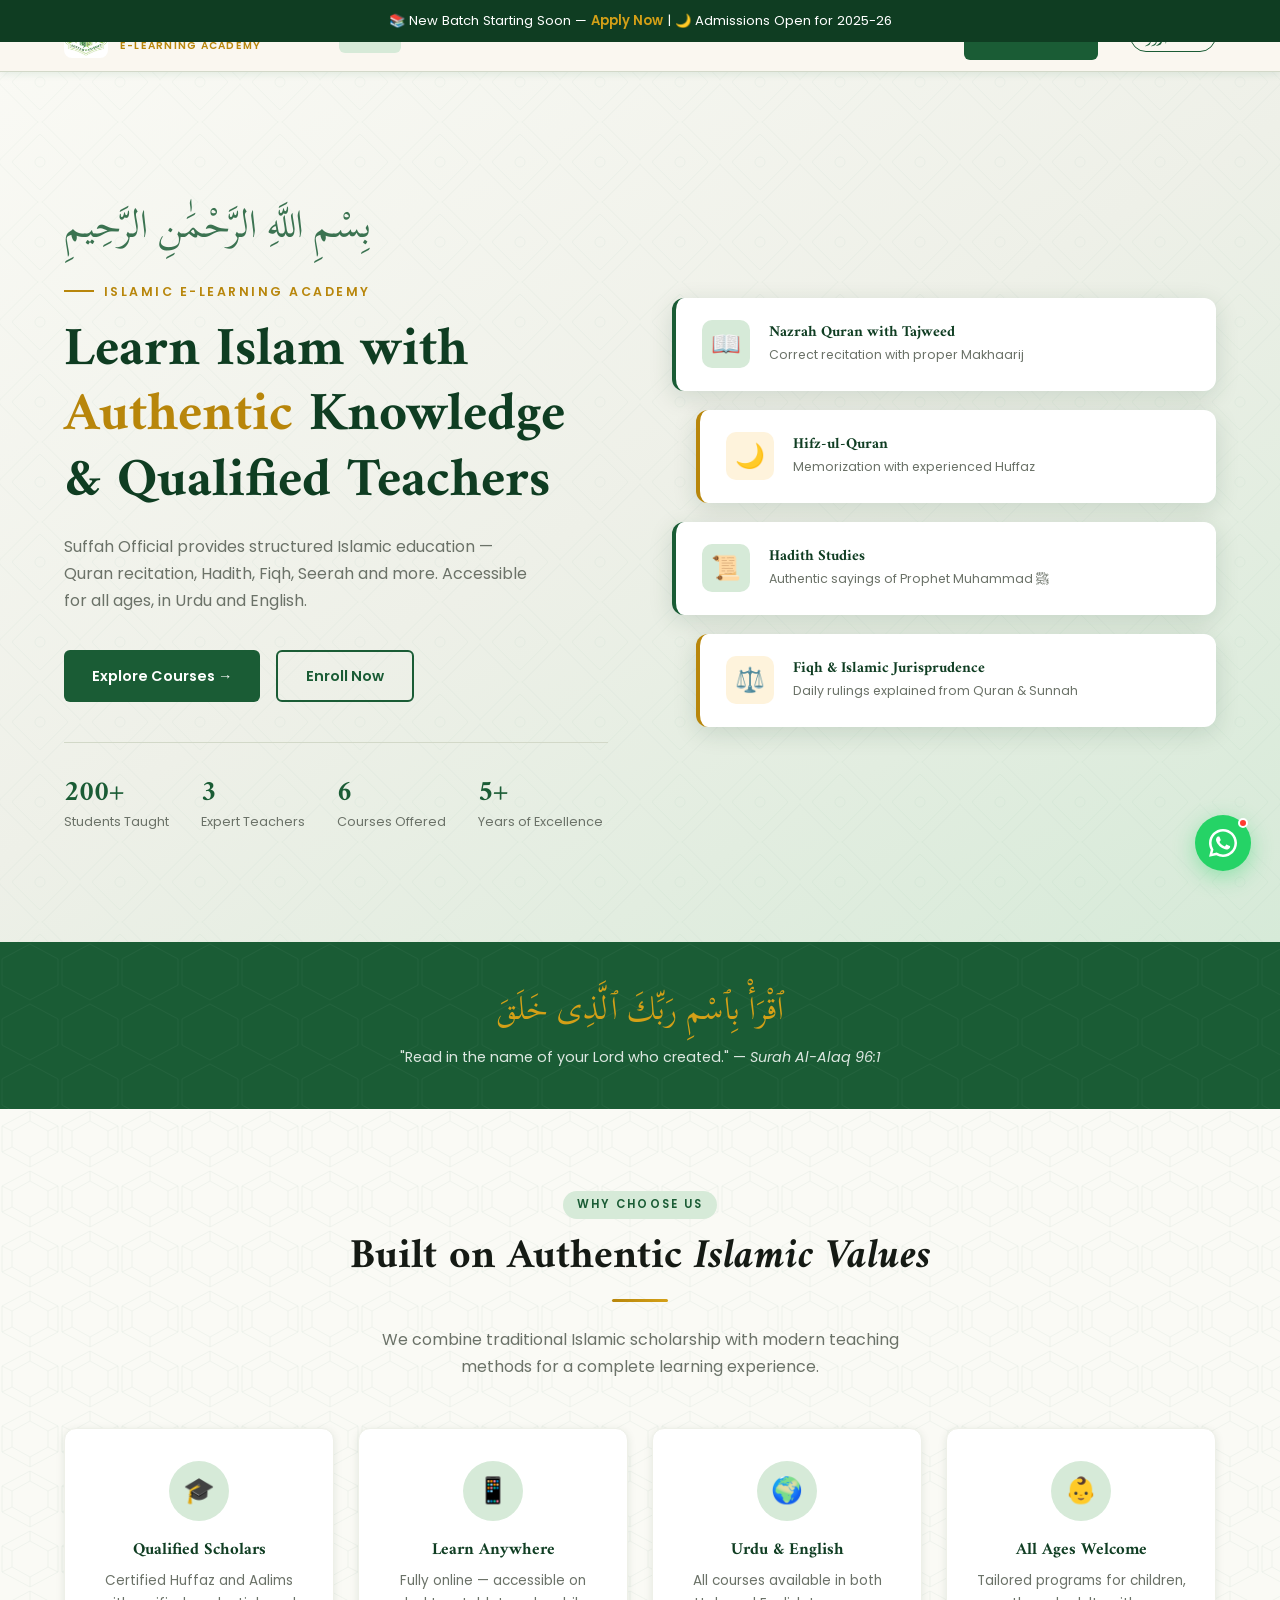
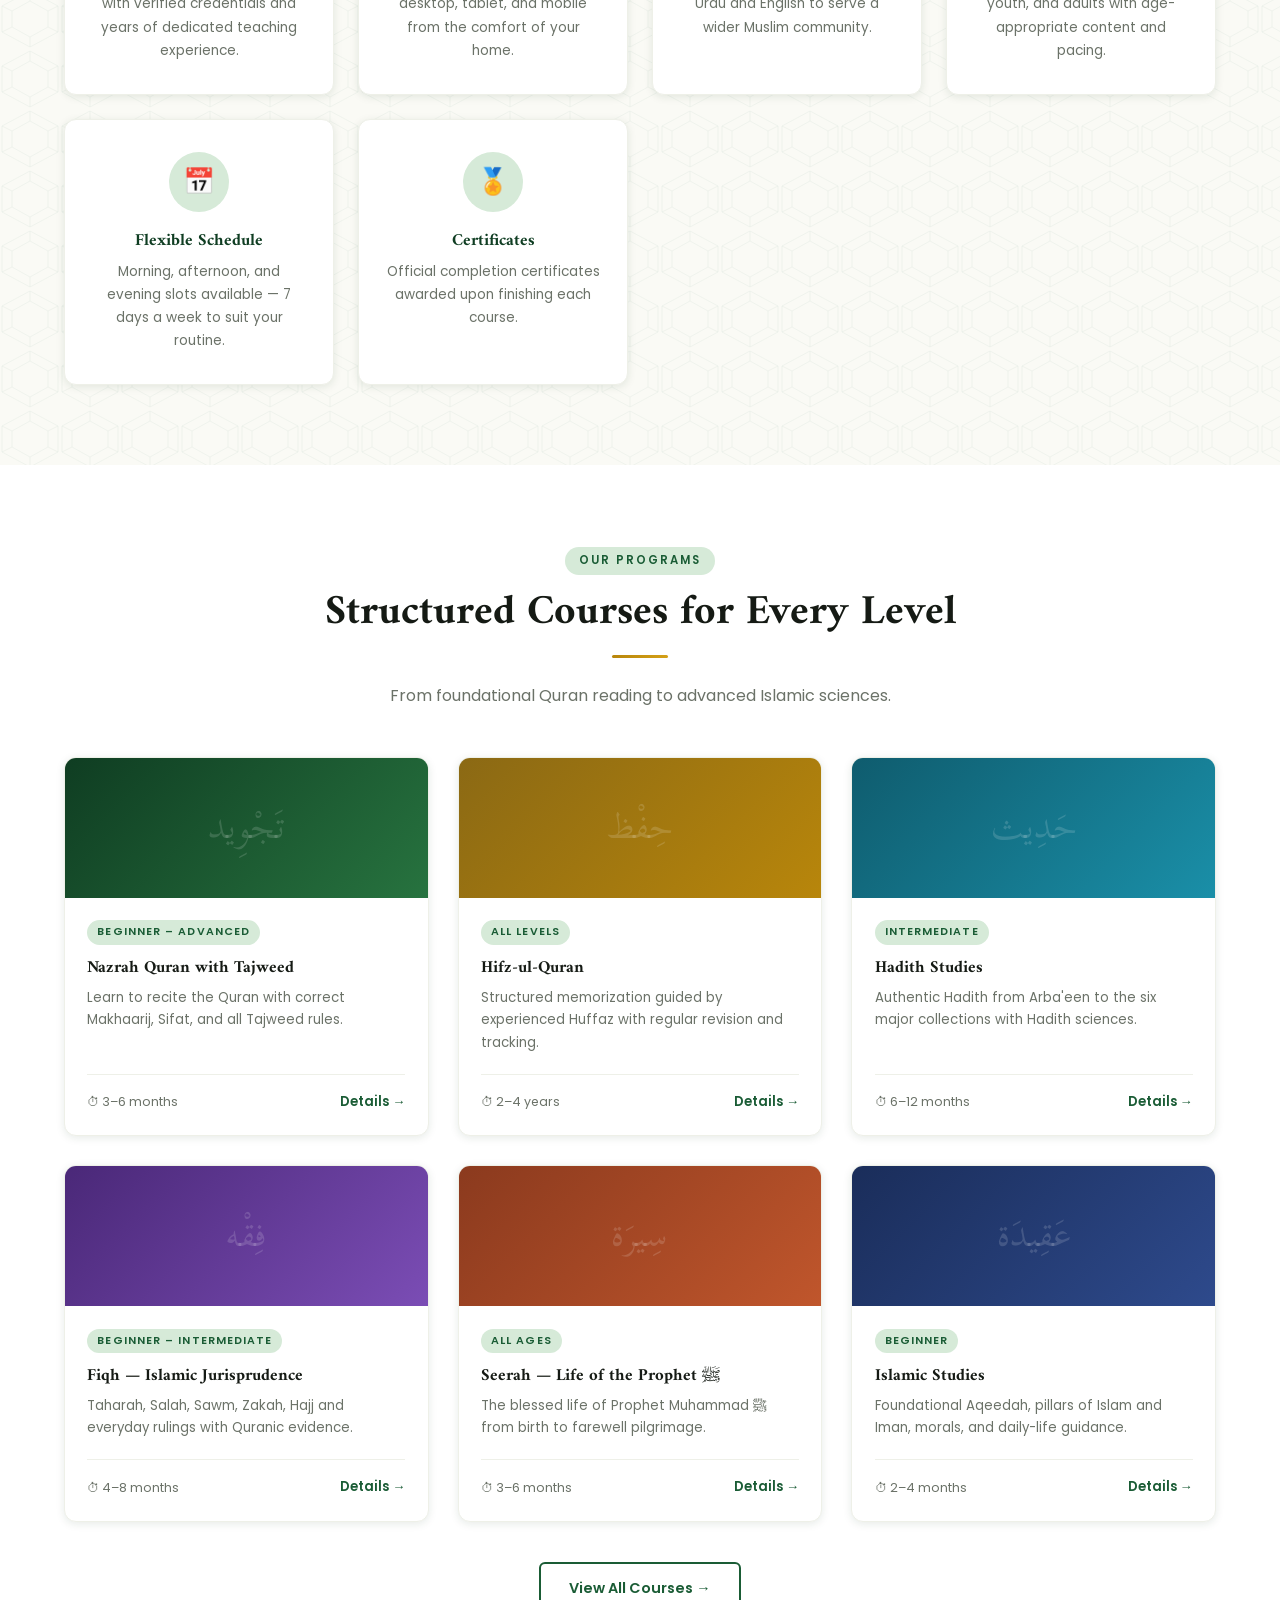
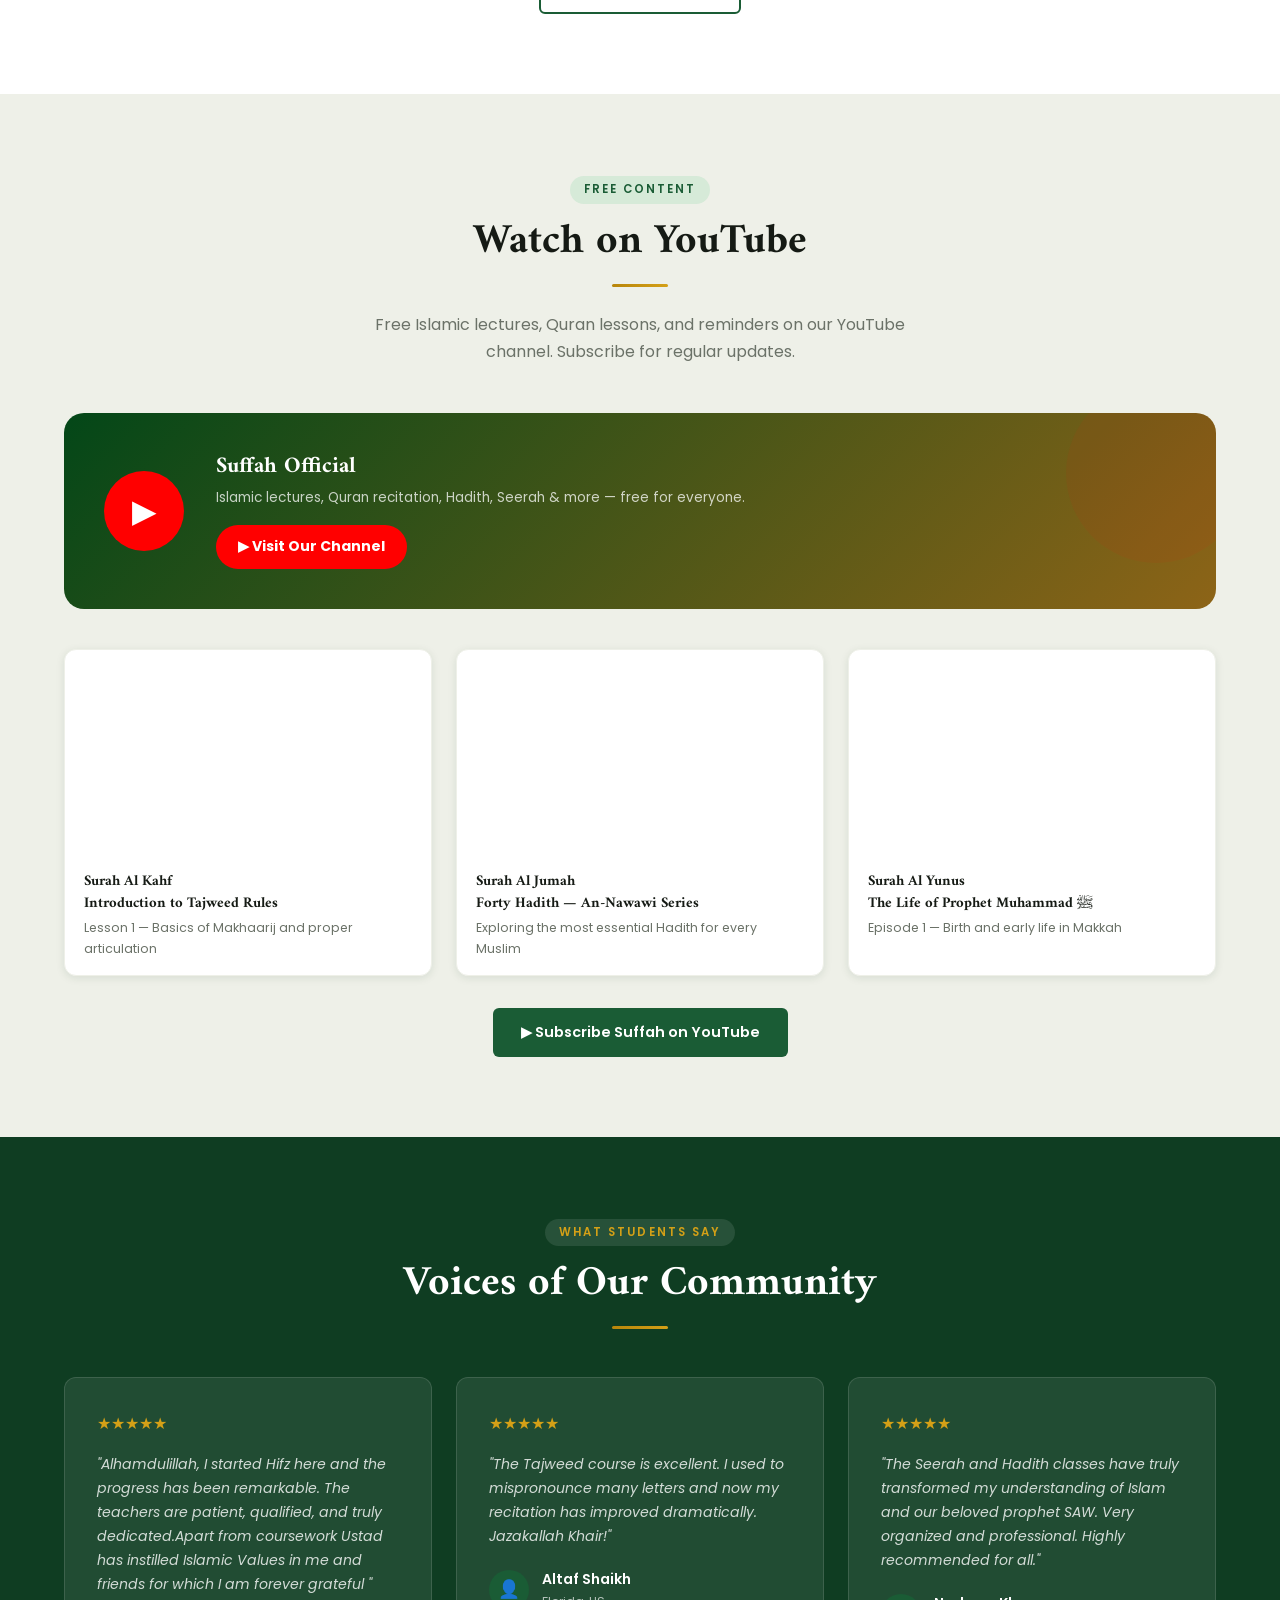
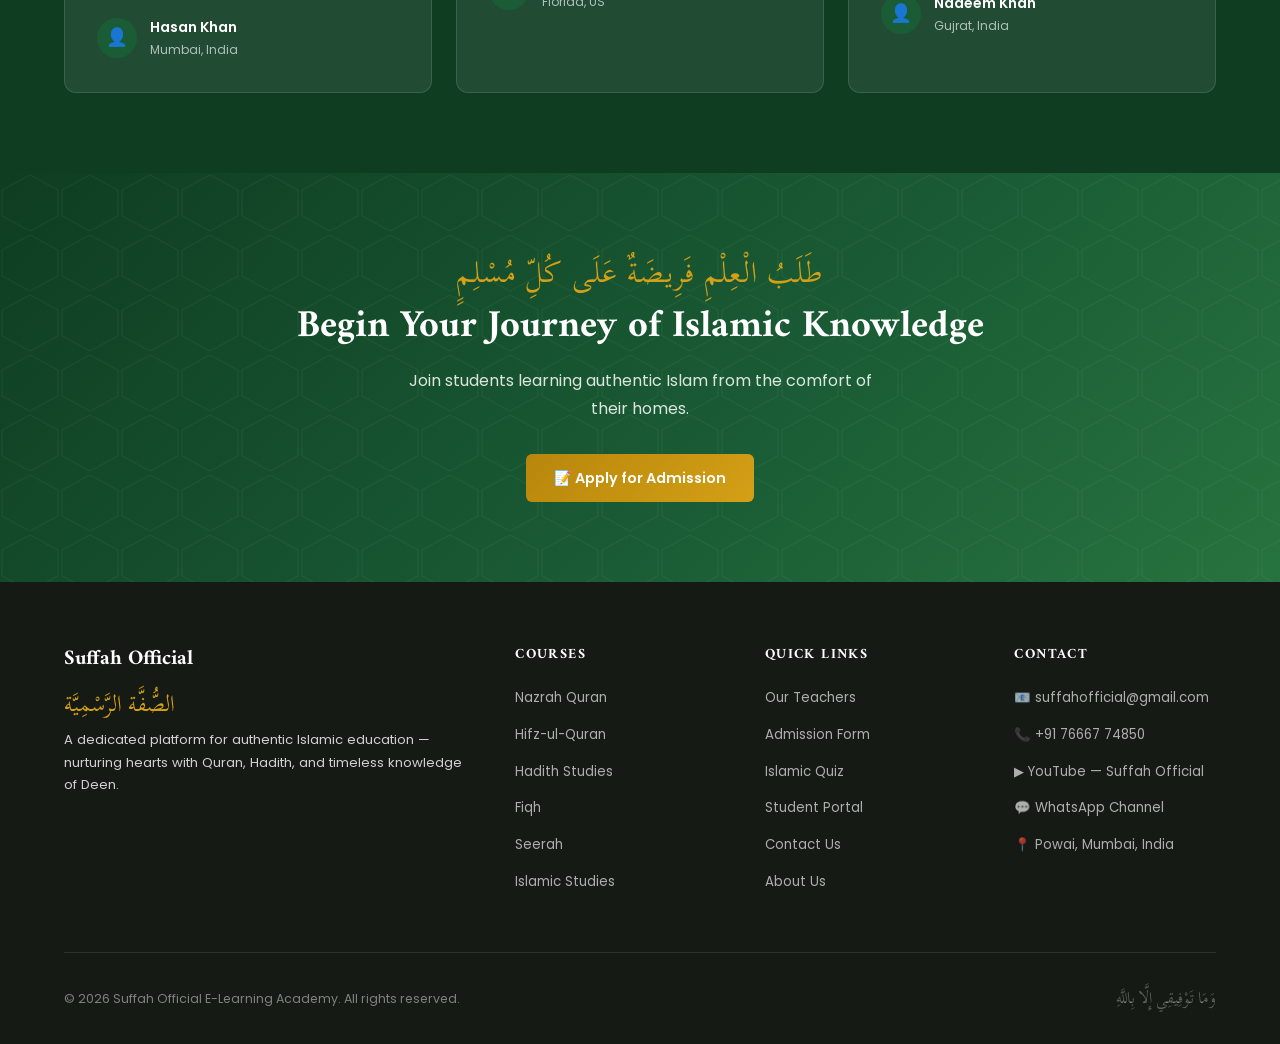
==== commit 32a78692: "several big changes" ====
--- a/index.html
+++ b/index.html
@@ -8,14 +8,14 @@
     </title>
     <meta
       name="description"
-      content="Suffah Official is an online Islamic Academy offering Quran, Hadith, Fiqh, Seerah and Islamic Studies courses for all ages."
+      content="Suffah Official is an E-Learning Academy offering Quran, Hadith, Fiqh, Seerah and Islamic Studies courses for all ages."
     />
     <link rel="stylesheet" href="css/style.css" />
+    <link rel="stylesheet" href="css/theme.css" />
     <link rel="stylesheet" href="css/urdu.css" />
-    <link rel="icon" href="assets/logo.png" type="image/png" />
+    <link rel="icon" href="/suffah/assets/logo.png" type="image/png" />
   </head>
   <body>
-    <!-- JS inserts navbar -->
     <script src="js/components.js"></script>
 
     <!-- ══════════════════════════════════════
@@ -28,14 +28,15 @@
           <span class="hero-bismillah"
             >بِسْمِ اللَّهِ الرَّحْمَٰنِ الرَّحِيمِ</span
           >
-          <div class="hero-eyebrow">Islamic Academy Online</div>
+          <div class="hero-eyebrow">Islamic E-Learning Academy</div>
           <h1 class="hero-title">
-            Learn Islam with <em>Authentic</em> Knowledge & Qualified Teachers
+            Learn Islam with <em>Authentic</em> Knowledge &amp; Qualified
+            Teachers
           </h1>
           <p class="hero-desc">
-            Suffah Official provides structured Islamic education — from Quran
-            recitation to Hadith, Fiqh, Seerah and beyond. Accessible for all
-            ages, in Urdu and English.
+            Suffah Official provides structured Islamic education — Quran
+            recitation, Hadith, Fiqh, Seerah and more. Accessible for all ages,
+            in Urdu and English.
           </p>
           <div class="hero-btns">
             <a href="pages/courses.html" class="btn btn-primary"
@@ -45,6 +46,13 @@
               >Enroll Now</a
             >
           </div>
+
+          <!--
+        ════════════════════════════════════════
+        TO UPDATE — Hero stats:
+        Replace the numbers with real figures.
+        ════════════════════════════════════════
+      -->
           <div class="hero-stats">
             <div class="hero-stat">
               <h3><span data-count="200" data-suffix="+">0+</span></h3>
@@ -70,14 +78,14 @@
             <div class="hero-card-icon">📖</div>
             <div>
               <h4>Nazrah Quran with Tajweed</h4>
-              <p>Learn correct recitation with proper Makhaarij</p>
+              <p>Correct recitation with proper Makhaarij</p>
             </div>
           </div>
           <div class="hero-card">
             <div class="hero-card-icon">🌙</div>
             <div>
               <h4>Hifz-ul-Quran</h4>
-              <p>Memorize the Holy Quran with experienced Huffaz</p>
+              <p>Memorization with experienced Huffaz</p>
             </div>
           </div>
           <div class="hero-card">
@@ -90,8 +98,8 @@
           <div class="hero-card">
             <div class="hero-card-icon">⚖️</div>
             <div>
-              <h4>Fiqh & Islamic Jurisprudence</h4>
-              <p>Daily rulings and acts of worship explained</p>
+              <h4>Fiqh &amp; Islamic Jurisprudence</h4>
+              <p>Daily rulings explained from Quran &amp; Sunnah</p>
             </div>
           </div>
         </div>
@@ -123,7 +131,7 @@
         style="
           font-family: &quot;Scheherazade New&quot;, serif;
           font-size: 2rem;
-          color: #e8b84b;
+          color: var(--gold-light);
           margin-bottom: 0.5rem;
           position: relative;
         "
@@ -137,7 +145,8 @@
           position: relative;
         "
       >
-        "Read in the name of your Lord who created." — Surah Al-Alaq 96:1
+        "Read in the name of your Lord who created." —
+        <em>Surah Al-Alaq 96:1</em>
       </p>
     </div>
 
@@ -148,7 +157,9 @@
       <div class="section-inner">
         <div class="section-header center">
           <span class="section-label">Why Choose Us</span>
-          <h2 class="section-title">Built on Authentic Islamic Values</h2>
+          <h2 class="section-title">
+            Built on Authentic <em>Islamic Values</em>
+          </h2>
           <div class="divider-gold"></div>
           <p class="section-sub">
             We combine traditional Islamic scholarship with modern teaching
@@ -160,24 +171,24 @@
             <div class="feature-icon">🎓</div>
             <h3>Qualified Scholars</h3>
             <p>
-              All teachers are certified Huffaz and Aalims with verified
-              credentials and teaching experience.
+              Certified Huffaz and Aalims with verified credentials and years of
+              dedicated teaching experience.
             </p>
           </div>
           <div class="feature-card reveal">
             <div class="feature-icon">📱</div>
             <h3>Learn Anywhere</h3>
             <p>
-              Fully online classes accessible on desktop, tablet, and mobile —
-              from the comfort of your home.
+              Fully online — accessible on desktop, tablet, and mobile from the
+              comfort of your home.
             </p>
           </div>
           <div class="feature-card reveal">
             <div class="feature-icon">🌍</div>
-            <h3>Urdu & English</h3>
-            <p>
-              All courses are available in both Urdu and English to serve a
-              wider Muslim community.
+            <h3>Urdu &amp; English</h3>
+            <p>
+              All courses available in both Urdu and English to serve a wider
+              Muslim community.
             </p>
           </div>
           <div class="feature-card reveal">
@@ -192,16 +203,16 @@
             <div class="feature-icon">📅</div>
             <h3>Flexible Schedule</h3>
             <p>
-              Morning, afternoon, and evening slots available. Classes 7 days a
-              week to suit your routine.
+              Morning, afternoon, and evening slots available — 7 days a week to
+              suit your routine.
             </p>
           </div>
           <div class="feature-card reveal">
             <div class="feature-icon">🏅</div>
             <h3>Certificates</h3>
             <p>
-              Receive official completion certificates recognized by the
-              institution upon finishing each course.
+              Official completion certificates awarded upon finishing each
+              course.
             </p>
           </div>
         </div>
@@ -218,8 +229,7 @@
           <h2 class="section-title">Structured Courses for Every Level</h2>
           <div class="divider-gold"></div>
           <p class="section-sub">
-            From foundational Quran reading to advanced Islamic sciences — we
-            have a path for every student.
+            From foundational Quran reading to advanced Islamic sciences.
           </p>
         </div>
         <div class="courses-grid">
@@ -231,14 +241,12 @@
               <span class="course-tag">Beginner – Advanced</span>
               <h3>Nazrah Quran with Tajweed</h3>
               <p>
-                Learn to recite the Holy Quran with correct pronunciation,
-                Makhaarij, and Tajweed rules under expert guidance.
+                Learn to recite the Quran with correct Makhaarij, Sifat, and all
+                Tajweed rules.
               </p>
               <div class="course-meta">
-                <span>⏱ 3–6 months</span>
-                <a href="pages/courses.html#nazrah" class="enroll-link"
-                  >Details →</a
-                >
+                <span>⏱ 3–6 months</span
+                ><a href="pages/courses.html" class="enroll-link">Details →</a>
               </div>
             </div>
           </div>
@@ -250,14 +258,12 @@
               <span class="course-tag">All Levels</span>
               <h3>Hifz-ul-Quran</h3>
               <p>
-                A structured memorization program guided by experienced Huffaz
-                with regular revision and tracking of progress.
+                Structured memorization guided by experienced Huffaz with
+                regular revision and tracking.
               </p>
               <div class="course-meta">
-                <span>⏱ 2–4 years</span>
-                <a href="pages/courses.html#hifz" class="enroll-link"
-                  >Details →</a
-                >
+                <span>⏱ 2–4 years</span
+                ><a href="pages/courses.html" class="enroll-link">Details →</a>
               </div>
             </div>
           </div>
@@ -269,12 +275,12 @@
               <span class="course-tag">Intermediate</span>
               <h3>Hadith Studies</h3>
               <p>
-                Study the authentic sayings and actions of Prophet Muhammad ﷺ
-                from Bukhari, Muslim and other major collections.
+                Authentic Hadith from Arba'een to the six major collections with
+                Hadith sciences.
               </p>
               <div class="course-meta">
-                <span>⏱ 6–12 months</span>
-                <a href="pages/hadith.html" class="enroll-link">Details →</a>
+                <span>⏱ 6–12 months</span
+                ><a href="pages/hadith.html" class="enroll-link">Details →</a>
               </div>
             </div>
           </div>
@@ -286,14 +292,12 @@
               <span class="course-tag">Beginner – Intermediate</span>
               <h3>Fiqh — Islamic Jurisprudence</h3>
               <p>
-                Covering Taharah, Salah, Sawm, Zakah, Hajj and everyday rulings
-                with evidences from Quran and Sunnah.
+                Taharah, Salah, Sawm, Zakah, Hajj and everyday rulings with
+                Quranic evidence.
               </p>
               <div class="course-meta">
-                <span>⏱ 4–8 months</span>
-                <a href="pages/courses.html#fiqh" class="enroll-link"
-                  >Details →</a
-                >
+                <span>⏱ 4–8 months</span
+                ><a href="pages/courses.html" class="enroll-link">Details →</a>
               </div>
             </div>
           </div>
@@ -305,12 +309,12 @@
               <span class="course-tag">All Ages</span>
               <h3>Seerah — Life of the Prophet ﷺ</h3>
               <p>
-                Explore the blessed life, character, and legacy of Prophet
-                Muhammad ﷺ in a chronological and inspiring manner.
+                The blessed life of Prophet Muhammad ﷺ from birth to farewell
+                pilgrimage.
               </p>
               <div class="course-meta">
-                <span>⏱ 3–6 months</span>
-                <a href="pages/seerah.html" class="enroll-link">Details →</a>
+                <span>⏱ 3–6 months</span
+                ><a href="pages/seerah.html" class="enroll-link">Details →</a>
               </div>
             </div>
           </div>
@@ -322,12 +326,12 @@
               <span class="course-tag">Beginner</span>
               <h3>Islamic Studies</h3>
               <p>
-                Foundational Islamic beliefs, pillars of Islam and Iman, morals,
-                etiquette, and daily life practices.
+                Foundational Aqeedah, pillars of Islam and Iman, morals, and
+                daily-life guidance.
               </p>
               <div class="course-meta">
-                <span>⏱ 2–4 months</span>
-                <a href="pages/islamic-studies.html" class="enroll-link"
+                <span>⏱ 2–4 months</span
+                ><a href="pages/islamic-studies.html" class="enroll-link"
                   >Details →</a
                 >
               </div>
@@ -344,19 +348,40 @@
 
     <!-- ══════════════════════════════════════
      YOUTUBE SECTION
+     Channel: https://www.youtube.com/@suffahofficial
 ══════════════════════════════════════ -->
     <section class="section" style="background: var(--cream-dark)">
       <div class="section-inner">
         <div class="section-header center">
-          <span class="section-label">Free Resources</span>
-          <h2 class="section-title">Watch & Learn on YouTube</h2>
+          <span class="section-label">Free Content</span>
+          <h2 class="section-title">Watch on YouTube</h2>
           <div class="divider-gold"></div>
           <p class="section-sub">
-            Explore our free educational content. Subscribe to our channel for
-            regular Quran, Hadith, and Islamic knowledge videos.
+            Free Islamic lectures, Quran lessons, and reminders on our YouTube
+            channel. Subscribe for regular updates.
           </p>
         </div>
-        <div class="yt-grid">
+
+        <!-- Channel Card -->
+        <div class="yt-channel-card">
+          <div class="yt-channel-logo">▶</div>
+          <div class="yt-channel-info">
+            <h3>Suffah Official</h3>
+            <p>
+              Islamic lectures, Quran recitation, Hadith, Seerah &amp; more —
+              free for everyone.
+            </p>
+            <a
+              class="yt-subscribe-btn"
+              href="https://www.youtube.com/@suffahofficial"
+              target="_blank"
+              rel="noopener"
+            >
+              ▶ Visit Our Channel
+            </a>
+          </div>
+        </div>
+        <div class="yt-videos-grid">
           <div class="yt-card reveal">
             <iframe
               src="https://youtube.com/embed/wJv2ZBLKEzw?si=oQkzh0rbOa6foveo"
@@ -397,15 +422,19 @@
             </div>
           </div>
         </div>
-        <div style="text-align: center; margin-top: 2rem">
-          <a
-            href="https://www.youtube.com/@suffahofficial"
-            target="_blank"
-            class="btn btn-primary"
-            >▶ Subscribe on YouTube</a
-          >
-        </div>
       </div>
+
+      <div style="text-align: center; margin-top: 2rem">
+        <a
+          href="https://www.youtube.com/@suffahofficial"
+          target="_blank"
+          rel="noopener"
+          class="btn btn-primary"
+        >
+          ▶ Subscribe Suffah on YouTube
+        </a>
+      </div>
+      <!-- </div> -->
     </section>
 
     <!-- ══════════════════════════════════════
@@ -427,32 +456,47 @@
           </h2>
           <div class="divider-gold" style="margin: 1rem auto 1.5rem"></div>
         </div>
+
         <div class="testimonials-grid">
           <div class="testimonial-card reveal">
             <div class="testimonial-stars">★★★★★</div>
-            <p>
+            <p
+              style="
+                font-style: italic;
+                opacity: 0.8;
+                font-size: 0.88rem;
+                margin-bottom: 1.2rem;
+              "
+            >
               "Alhamdulillah, I started Hifz here and the progress has been
               remarkable. The teachers are patient, qualified, and truly
               dedicated.Apart from coursework Ustad has instilled Islamic Values
               in me and friends for which I am forever grateful "
             </p>
             <div class="testimonial-author">
-              <div class="testimonial-author-avatar">👩</div>
+              <div class="testimonial-author-avatar">👤</div>
               <div>
                 <div class="testimonial-author-name">Hasan Khan</div>
-                <div class="testimonial-author-loc">Mumbai, Indai</div>
+                <div class="testimonial-author-loc">Mumbai, India</div>
               </div>
             </div>
           </div>
           <div class="testimonial-card reveal">
             <div class="testimonial-stars">★★★★★</div>
-            <p>
+            <p
+              style="
+                font-style: italic;
+                opacity: 0.8;
+                font-size: 0.88rem;
+                margin-bottom: 1.2rem;
+              "
+            >
               "The Tajweed course is excellent. I used to mispronounce many
               letters and now my recitation has improved dramatically.
               Jazakallah Khair!"
             </p>
             <div class="testimonial-author">
-              <div class="testimonial-author-avatar">👨</div>
+              <div class="testimonial-author-avatar">👤</div>
               <div>
                 <div class="testimonial-author-name">Altaf Shaikh</div>
                 <div class="testimonial-author-loc">Florida, US</div>
@@ -461,16 +505,23 @@
           </div>
           <div class="testimonial-card reveal">
             <div class="testimonial-stars">★★★★★</div>
-            <p>
+            <p
+              style="
+                font-style: italic;
+                opacity: 0.8;
+                font-size: 0.88rem;
+                margin-bottom: 1.2rem;
+              "
+            >
               "The Seerah and Hadith classes have truly transformed my
-              understanding of Islam. Very organized and professional. Highly
-              recommended for all."
+              understanding of Islam and our beloved prophet SAW. Very organized
+              and professional. Highly recommended for all."
             </p>
             <div class="testimonial-author">
-              <div class="testimonial-author-avatar">👩</div>
+              <div class="testimonial-author-avatar">👤</div>
               <div>
-                <div class="testimonial-author-name">Fahim Khan</div>
-                <div class="testimonial-author-loc">Powai, India</div>
+                <div class="testimonial-author-name">Nadeem Khan</div>
+                <div class="testimonial-author-loc">Gujrat, India</div>
               </div>
             </div>
           </div>
@@ -479,16 +530,15 @@
     </section>
 
     <!-- ══════════════════════════════════════
-     CTA BANNER
+     CTA
 ══════════════════════════════════════ -->
     <div class="cta-banner">
       <span class="arabic-accent"
         >طَلَبُ الْعِلْمِ فَرِيضَةٌ عَلَى كُلِّ مُسْلِمٍ</span
       >
-      <h2>Begin Your Journey of Islamic Knowledge Today</h2>
+      <h2>Begin Your Journey of Islamic Knowledge</h2>
       <p>
-        Join hundreds of students learning authentic Islam from the comfort of
-        their homes. Enroll in any course now.
+        Join students learning authentic Islam from the comfort of their homes.
       </p>
       <a href="pages/admission.html" class="btn btn-gold"
         >📝 Apply for Admission</a
--- a/css/style.css
+++ b/css/style.css
@@ -259,7 +259,7 @@
   flex-wrap: nowrap;
 }
 .nav-links a {
-  font-size: 1 rem;
+  font-size: 0.83rem;
   font-weight: 500;
   color: var(--text-mid);
   padding: 6px 11px;
@@ -286,7 +286,7 @@
   margin-left: auto;
 }
 .hamburger span {
-  /* display: block; */
+  display: block;
   width: 24px;
   height: 2px;
   background: var(--emerald);
@@ -1121,26 +1121,26 @@
   position: relative;
   overflow: hidden;
 }
-.page-hero::before {
+/* .page-hero::before {
   content: "";
   position: absolute;
   inset: 0;
   background-image: url("data:image/svg+xml,%3Csvg xmlns='http://www.w3.org/2000/svg' width='60' height='60'%3E%3Cpolygon points='30,2 58,17 58,43 30,58 2,43 2,17' fill='none' stroke='white' stroke-width='0.5' opacity='0.1'/%3E%3C/svg%3E");
   background-size: 60px 60px;
-}
+} */
 .page-hero .arabic-accent {
   color: var(--gold-light);
 }
 .page-hero h1 {
-  font-size: clamp(1.8rem, 4vw, 2.8rem);
-  position: relative;
+  font-size: 2 rem;
+  /* position: relative; */
 }
 .page-hero p {
   font-size: 1rem;
-  opacity: 0.85;
+  /* opacity: 0.85; */
   max-width: 540px;
   margin: 0.8rem auto 0;
-  position: relative;
+  /* position: relative; */
 }
 
 /* ============================================================
@@ -1165,8 +1165,6 @@
   height: 50px;
   border-radius: 8px;
   margin-bottom: 1rem;
-  filter: brightness(0) invert(1);
-  opacity: 0.9;
 }
 .footer-brand h3 {
   font-family: var(--font-heading);
--- a/css/theme.css
+++ b/css/theme.css
@@ -0,0 +1,349 @@
+/* ============================================================
+   SUFFAH OFFICIAL — Theme Override: Forest Green & Gold
+   Replaces the emerald/cream palette across the entire site.
+   ============================================================ */
+
+:root {
+  /* ── Primary: Forest Green ── */
+  --emerald: #1a5c35;
+  --emerald-dark: #0f3d22;
+  --emerald-light: #27733f;
+  --emerald-pale: #d6ead8;
+
+  /* ── Accent: Warm Gold ── */
+  --gold: #b8860b;
+  --gold-light: #d4a017;
+
+  /* ── Background: Warm Off-White ── */
+  --cream: #fafaf5;
+  --cream-dark: #eef0e8;
+
+  /* ── Text ── */
+  --text-dark: #151a14;
+  --text-mid: #333b30;
+  --text-muted: #6b7268;
+
+  --white: #ffffff;
+  --border: #d2d8c8;
+
+  /* ── Shadows (green-tinted) ── */
+  --shadow-sm: 0 2px 8px rgba(15, 61, 34, 0.1);
+  --shadow-md: 0 6px 24px rgba(15, 61, 34, 0.14);
+  --shadow-lg: 0 16px 48px rgba(15, 61, 34, 0.18);
+
+  /* ── Radii ── */
+  --radius-sm: 6px;
+  --radius-md: 12px;
+  --radius-lg: 20px;
+
+  /* ── Fonts ── */
+  --font-heading: "Amiri", serif;
+  --font-body: "Poppins", sans-serif;
+  --font-arabic: "Scheherazade New", serif;
+
+  /* ── Nav height ── */
+  --nav-h: 72px;
+}
+
+/* ── Body background shifts to warm off-white ── */
+body {
+  background: var(--cream);
+}
+
+/* ── Scrollbar to forest green ── */
+::-webkit-scrollbar-thumb {
+  background: var(--emerald);
+}
+
+/* ── Hero gradient ── */
+.hero {
+  background: linear-gradient(
+    150deg,
+    var(--cream) 0%,
+    var(--cream-dark) 50%,
+    var(--emerald-pale) 100%
+  );
+}
+
+/* ── Hero title accent ── */
+.hero-title em {
+  color: var(--gold);
+}
+
+/* ── Page hero ── */
+/* .page-hero {
+  background: linear-gradient(
+    135deg,
+    var(--emerald-dark) 0%,
+    var(--emerald) 100%
+  );
+} */
+
+/* ── CTA Banner ── */
+.cta-banner {
+  background: linear-gradient(
+    135deg,
+    var(--emerald-dark) 0%,
+    var(--emerald) 60%,
+    var(--emerald-light) 100%
+  );
+}
+
+/* ── Testimonials section ── */
+.testimonials-section {
+  background: var(--emerald-dark);
+}
+
+/* ── Divider ── */
+.divider-gold {
+  background: linear-gradient(90deg, var(--gold), var(--gold-light));
+}
+
+/* ── Course thumbnail gradients ── */
+.course-thumb.emerald {
+  background: linear-gradient(
+    135deg,
+    var(--emerald-dark),
+    var(--emerald-light)
+  );
+}
+
+/* ── Notice band ── */
+.notice-band {
+  background: var(--emerald-dark);
+}
+
+/* ── Overall portal card ── */
+.overall-progress-card {
+  background: linear-gradient(
+    135deg,
+    var(--emerald-dark),
+    var(--emerald-light)
+  );
+}
+
+/* ── Portal tab active ── */
+.ptab.active {
+  background: var(--emerald);
+}
+.portal-tab.active {
+  background: var(--emerald);
+  border-color: var(--emerald);
+}
+
+/* ── Marks table header ── */
+.marks-table th {
+  background: var(--emerald);
+}
+
+/* ── Progress bar ── */
+.prog-bar-fill {
+  background: linear-gradient(90deg, var(--emerald-dark), var(--emerald-light));
+}
+.score-fill {
+  background: linear-gradient(90deg, var(--emerald), var(--emerald-light));
+}
+
+/* ── WhatsApp FAB (keep green, just tone down) ── */
+.wa-fab {
+  box-shadow: 0 6px 24px rgba(15, 61, 34, 0.4);
+}
+
+/* ── Dropdown menu ── */
+.nav-dropdown {
+  position: relative;
+  display: inline-flex;
+  align-items: center;
+}
+.nav-dropdown > .nav-drop-btn {
+  font-size: 0.83rem;
+  font-weight: 500;
+  color: var(--text-mid);
+  padding: 6px 11px;
+  border-radius: var(--radius-sm);
+  transition: all 0.2s;
+  cursor: pointer;
+  background: none;
+  border: none;
+  font-family: var(--font-body);
+  display: flex;
+  align-items: center;
+  gap: 4px;
+  white-space: nowrap;
+}
+.nav-dropdown > .nav-drop-btn:hover,
+.nav-dropdown > .nav-drop-btn.active {
+  color: var(--emerald);
+  background: var(--emerald-pale);
+}
+.nav-drop-arrow {
+  font-size: 0.6rem;
+  opacity: 0.6;
+  transition: transform 0.2s;
+}
+.nav-dropdown:hover .nav-drop-arrow {
+  transform: rotate(180deg);
+}
+
+.nav-drop-menu {
+  display: none;
+  position: absolute;
+  top: calc(100% + 6px);
+  left: 0;
+  background: var(--white);
+  border: 1px solid var(--border);
+  border-radius: var(--radius-md);
+  box-shadow: var(--shadow-md);
+  min-width: 200px;
+  padding: 0.4rem;
+  z-index: 2000;
+}
+.nav-dropdown:hover .nav-drop-menu {
+  display: block;
+}
+.nav-drop-menu a {
+  display: flex;
+  align-items: center;
+  gap: 8px;
+  padding: 9px 12px;
+  border-radius: 8px;
+  font-size: 0.83rem;
+  font-weight: 500;
+  color: var(--text-mid);
+  transition: all 0.15s;
+}
+.nav-drop-menu a:hover {
+  background: var(--emerald-pale);
+  color: var(--emerald);
+}
+
+/* ── YouTube section ── */
+.yt-channel-card {
+  background: linear-gradient(135deg, #034718 0%, #8d6417 100%);
+  border-radius: var(--radius-lg);
+  padding: 2.5rem;
+  display: flex;
+  align-items: center;
+  gap: 2rem;
+  margin-bottom: 2.5rem;
+  color: white;
+  position: relative;
+  overflow: hidden;
+}
+.yt-channel-card::before {
+  content: "";
+  position: absolute;
+  top: -30px;
+  right: -30px;
+  width: 180px;
+  height: 180px;
+  background: rgba(255, 0, 0, 0.06);
+  border-radius: 50%;
+  pointer-events: none;
+}
+.yt-channel-logo {
+  width: 80px;
+  height: 80px;
+  background: #ff0000;
+  border-radius: 50%;
+  display: flex;
+  align-items: center;
+  justify-content: center;
+  font-size: 2rem;
+  flex-shrink: 0;
+}
+.yt-channel-info h3 {
+  font-family: var(--font-heading);
+  font-size: 1.4rem;
+  margin-bottom: 0.3rem;
+}
+.yt-channel-info p {
+  font-size: 0.85rem;
+  opacity: 0.75;
+  margin-bottom: 1rem;
+}
+.yt-subscribe-btn {
+  display: inline-flex;
+  align-items: center;
+  gap: 8px;
+  background: #ff0000;
+  color: white;
+  padding: 10px 22px;
+  border-radius: 24px;
+  font-size: 0.88rem;
+  font-weight: 700;
+  text-decoration: none;
+  transition: all 0.2s;
+}
+.yt-subscribe-btn:hover {
+  background: #cc0000;
+  transform: translateY(-2px);
+}
+
+.yt-videos-grid {
+  display: grid;
+  grid-template-columns: repeat(auto-fill, minmax(300px, 1fr));
+  gap: 1.5rem;
+}
+.yt-video-card {
+  background: var(--white);
+  border-radius: var(--radius-md);
+  overflow: hidden;
+  box-shadow: var(--shadow-sm);
+  border: 1px solid var(--border);
+  transition: all 0.3s;
+}
+.yt-video-card:hover {
+  transform: translateY(-4px);
+  box-shadow: var(--shadow-md);
+}
+.yt-video-card iframe {
+  width: 100%;
+  aspect-ratio: 16/9;
+  border: none;
+  display: block;
+}
+/* Placeholder for video ID not yet added */
+.yt-video-placeholder {
+  width: 100%;
+  aspect-ratio: 16/9;
+  background: linear-gradient(135deg, #1a1a1a, #333);
+  display: flex;
+  flex-direction: column;
+  align-items: center;
+  justify-content: center;
+  color: rgba(255, 255, 255, 0.5);
+  font-size: 0.82rem;
+  gap: 0.5rem;
+}
+.yt-video-placeholder .play-icon {
+  width: 52px;
+  height: 52px;
+  background: rgba(255, 0, 0, 0.7);
+  border-radius: 12px;
+  display: flex;
+  align-items: center;
+  justify-content: center;
+  font-size: 1.4rem;
+  margin-bottom: 0.3rem;
+}
+.yt-video-body {
+  padding: 1rem 1.2rem;
+}
+.yt-video-body h4 {
+  font-size: 0.92rem;
+  color: var(--text-dark);
+  margin-bottom: 4px;
+}
+.yt-video-body p {
+  font-size: 0.78rem;
+  color: var(--text-muted);
+}
+
+@media (max-width: 768px) {
+  .yt-channel-card {
+    flex-direction: column;
+    text-align: center;
+    padding: 1.8rem;
+  }
+}
--- a/css/urdu.css
+++ b/css/urdu.css
@@ -3,10 +3,10 @@
    RTL layout, Nastaliq font, direction overrides
    ============================================================ */
 
-@import url('https://fonts.googleapis.com/css2?family=Noto+Nastaliq+Urdu:wght@400;600;700&display=swap');
+@import url("https://fonts.googleapis.com/css2?family=Noto+Nastaliq+Urdu:wght@400;600;700&display=swap");
 
 :root {
-  --font-urdu: 'Noto Nastaliq Urdu', 'Scheherazade New', serif;
+  --font-urdu: "Noto Nastaliq Urdu", "Scheherazade New", serif;
 }
 
 /* ── Language Toggle Button ── */
@@ -81,7 +81,7 @@
   display: none;
 }
 body.urdu-mode .hero-eyebrow::after {
-  content: '';
+  content: "";
   display: inline-block;
   width: 30px;
   height: 2px;
@@ -94,8 +94,10 @@
 body.urdu-mode .section-title,
 body.urdu-mode .section-sub,
 body.urdu-mode .section-label,
-body.urdu-mode h1, body.urdu-mode h2,
-body.urdu-mode h3, body.urdu-mode h4 {
+body.urdu-mode h1,
+body.urdu-mode h2,
+body.urdu-mode h3,
+body.urdu-mode h4 {
   font-family: var(--font-urdu);
   line-height: 2;
 }
@@ -111,6 +113,13 @@
   line-height: 2;
 }
 
+#teacher-p {
+  line-height: 40px;
+  font-family: "Noto Nastaliq Urdu", serif;
+  font-optical-sizing: auto;
+  font-weight: 200;
+  font-style: normal;
+}
 /* Timeline */
 body.urdu-mode .timeline {
   padding-left: 0;
@@ -143,10 +152,16 @@
 }
 
 /* Urdu text content — shown/hidden based on mode */
-[data-en] { display: inline; }
-[data-ur] { display: none; }
-
-body.urdu-mode [data-en] { display: none; }
+[data-en] {
+  display: inline;
+}
+[data-ur] {
+  display: none;
+}
+
+body.urdu-mode [data-en] {
+  display: none;
+}
 body.urdu-mode [data-ur] {
   display: inline;
   font-family: var(--font-urdu);
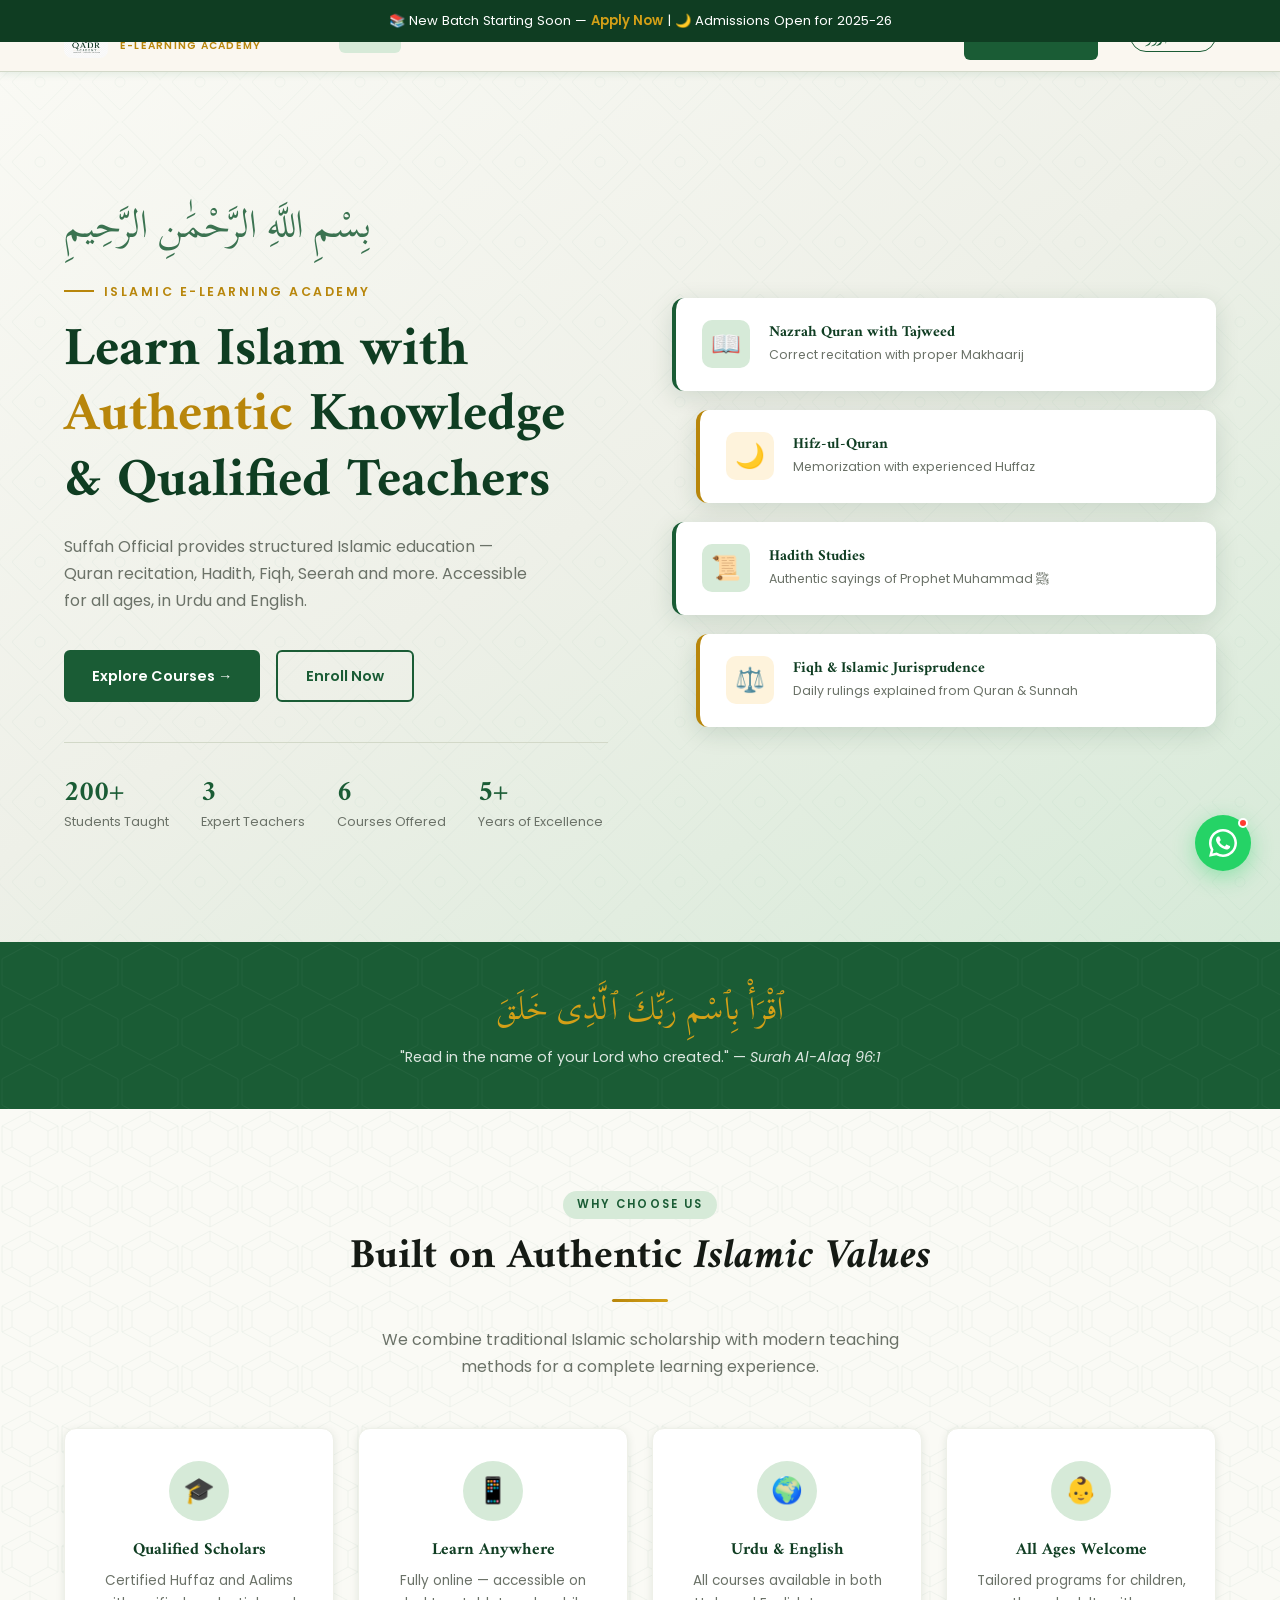
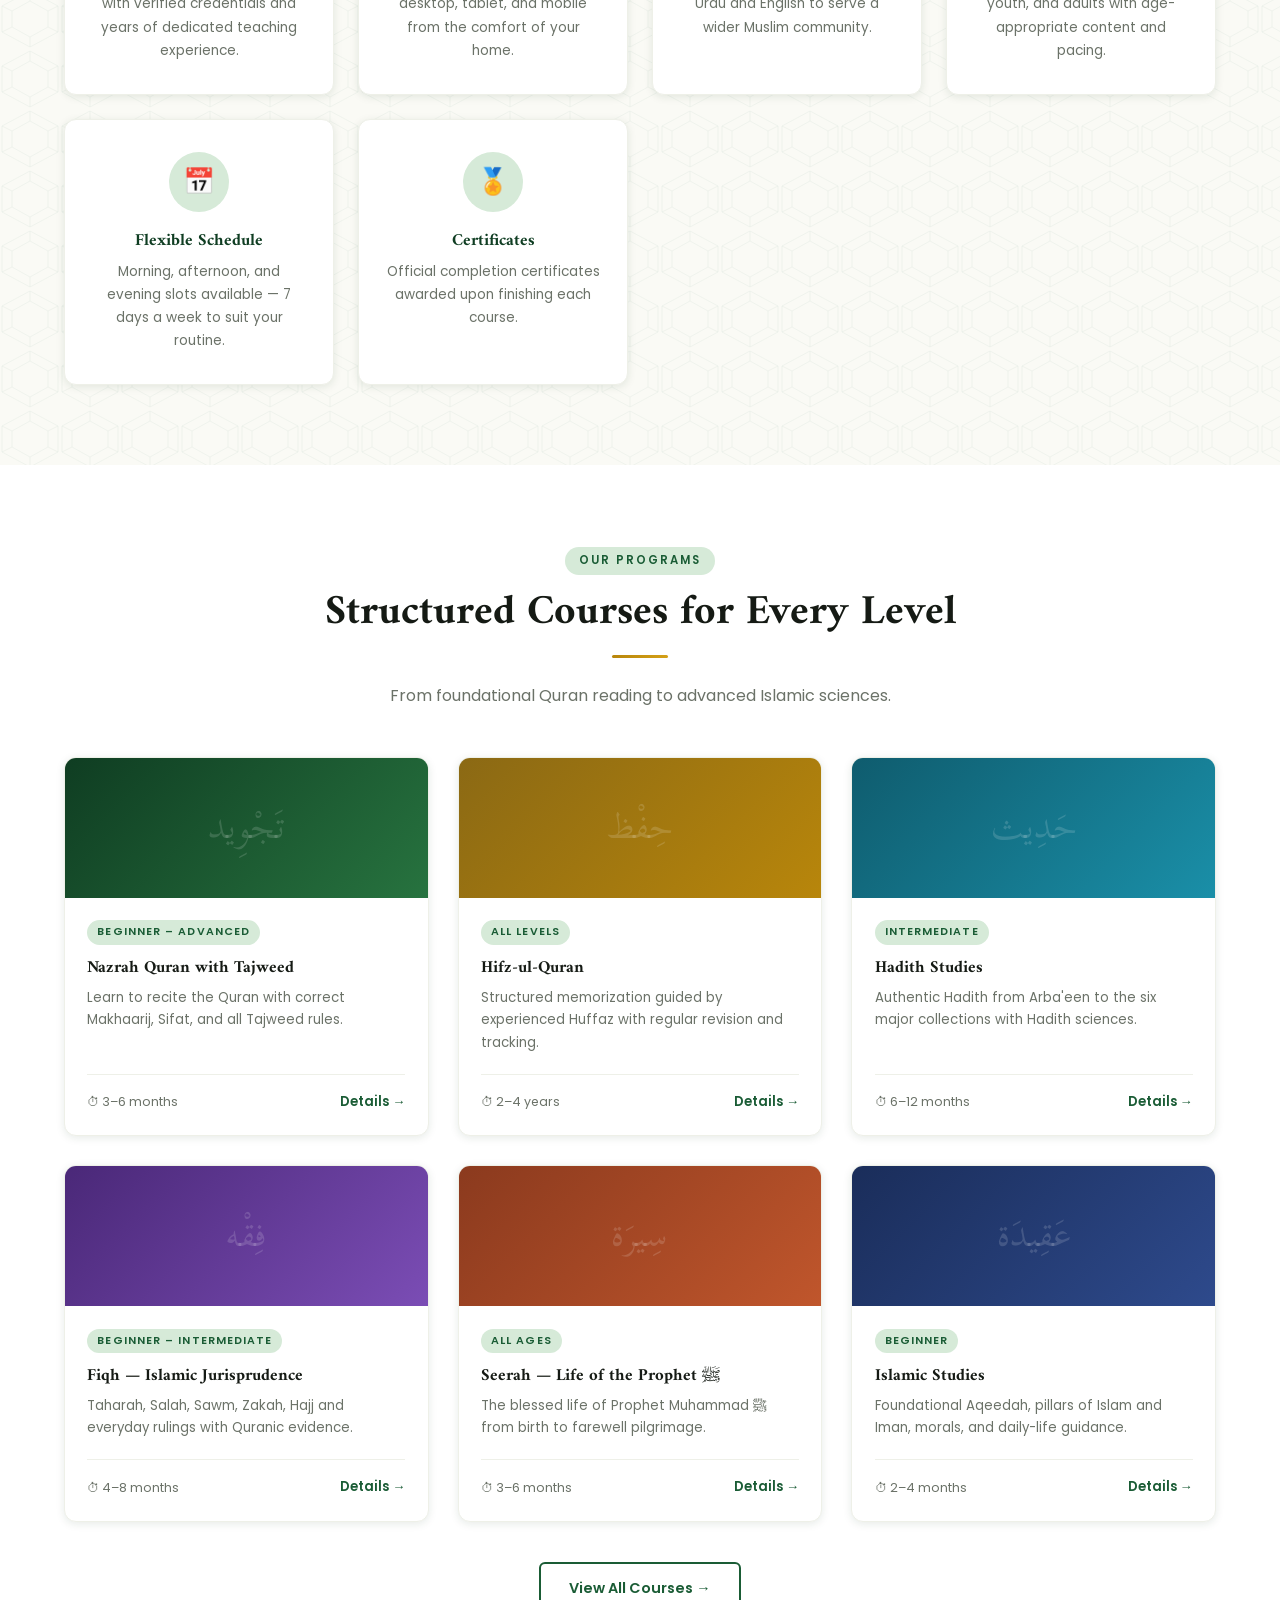
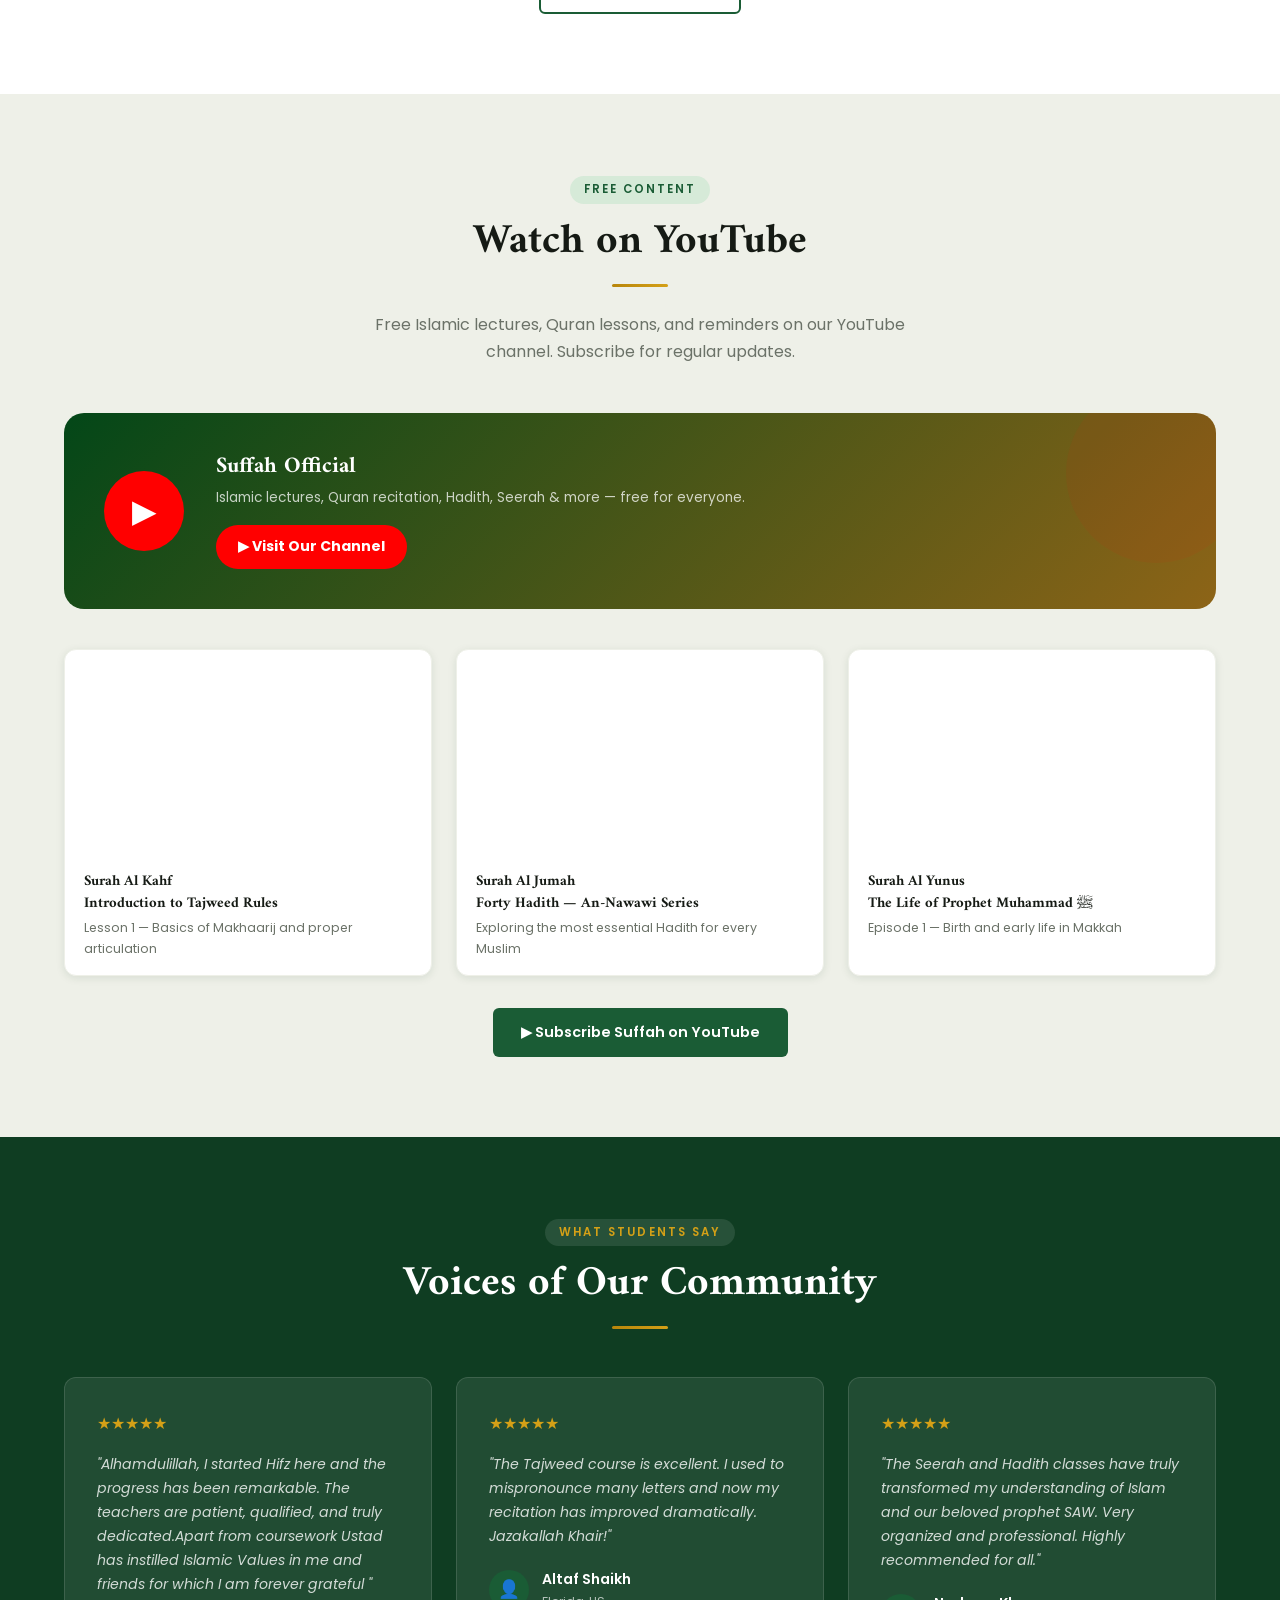
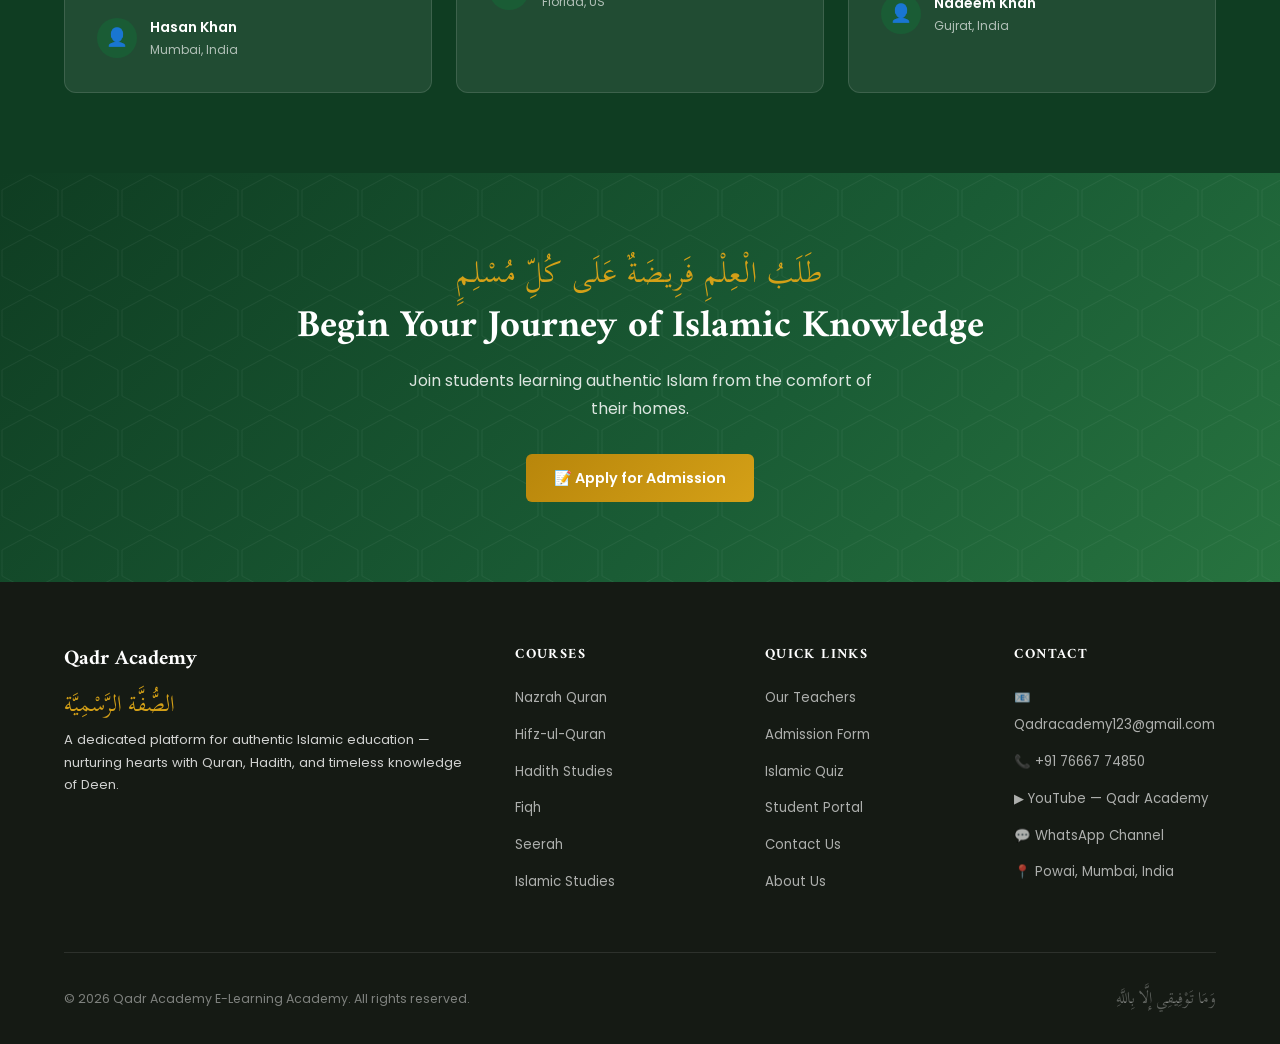
==== commit ddd7000a: "title and branding changes" ====
--- a/index.html
+++ b/index.html
@@ -4,11 +4,11 @@
     <meta charset="UTF-8" />
     <meta name="viewport" content="width=device-width, initial-scale=1.0" />
     <title>
-      Suffah Official — E-Learning Academy | Online Quran & Islamic Education
+      Qadr Academy — E-Learning Academy | Online Quran & Islamic Education
     </title>
     <meta
       name="description"
-      content="Suffah Official is an E-Learning Academy offering Quran, Hadith, Fiqh, Seerah and Islamic Studies courses for all ages."
+      content="Qadr Academy is an E-Learning Academy offering Quran, Hadith, Fiqh, Seerah and Islamic Studies courses for all ages."
     />
     <link rel="stylesheet" href="css/style.css" />
     <link rel="stylesheet" href="css/theme.css" />
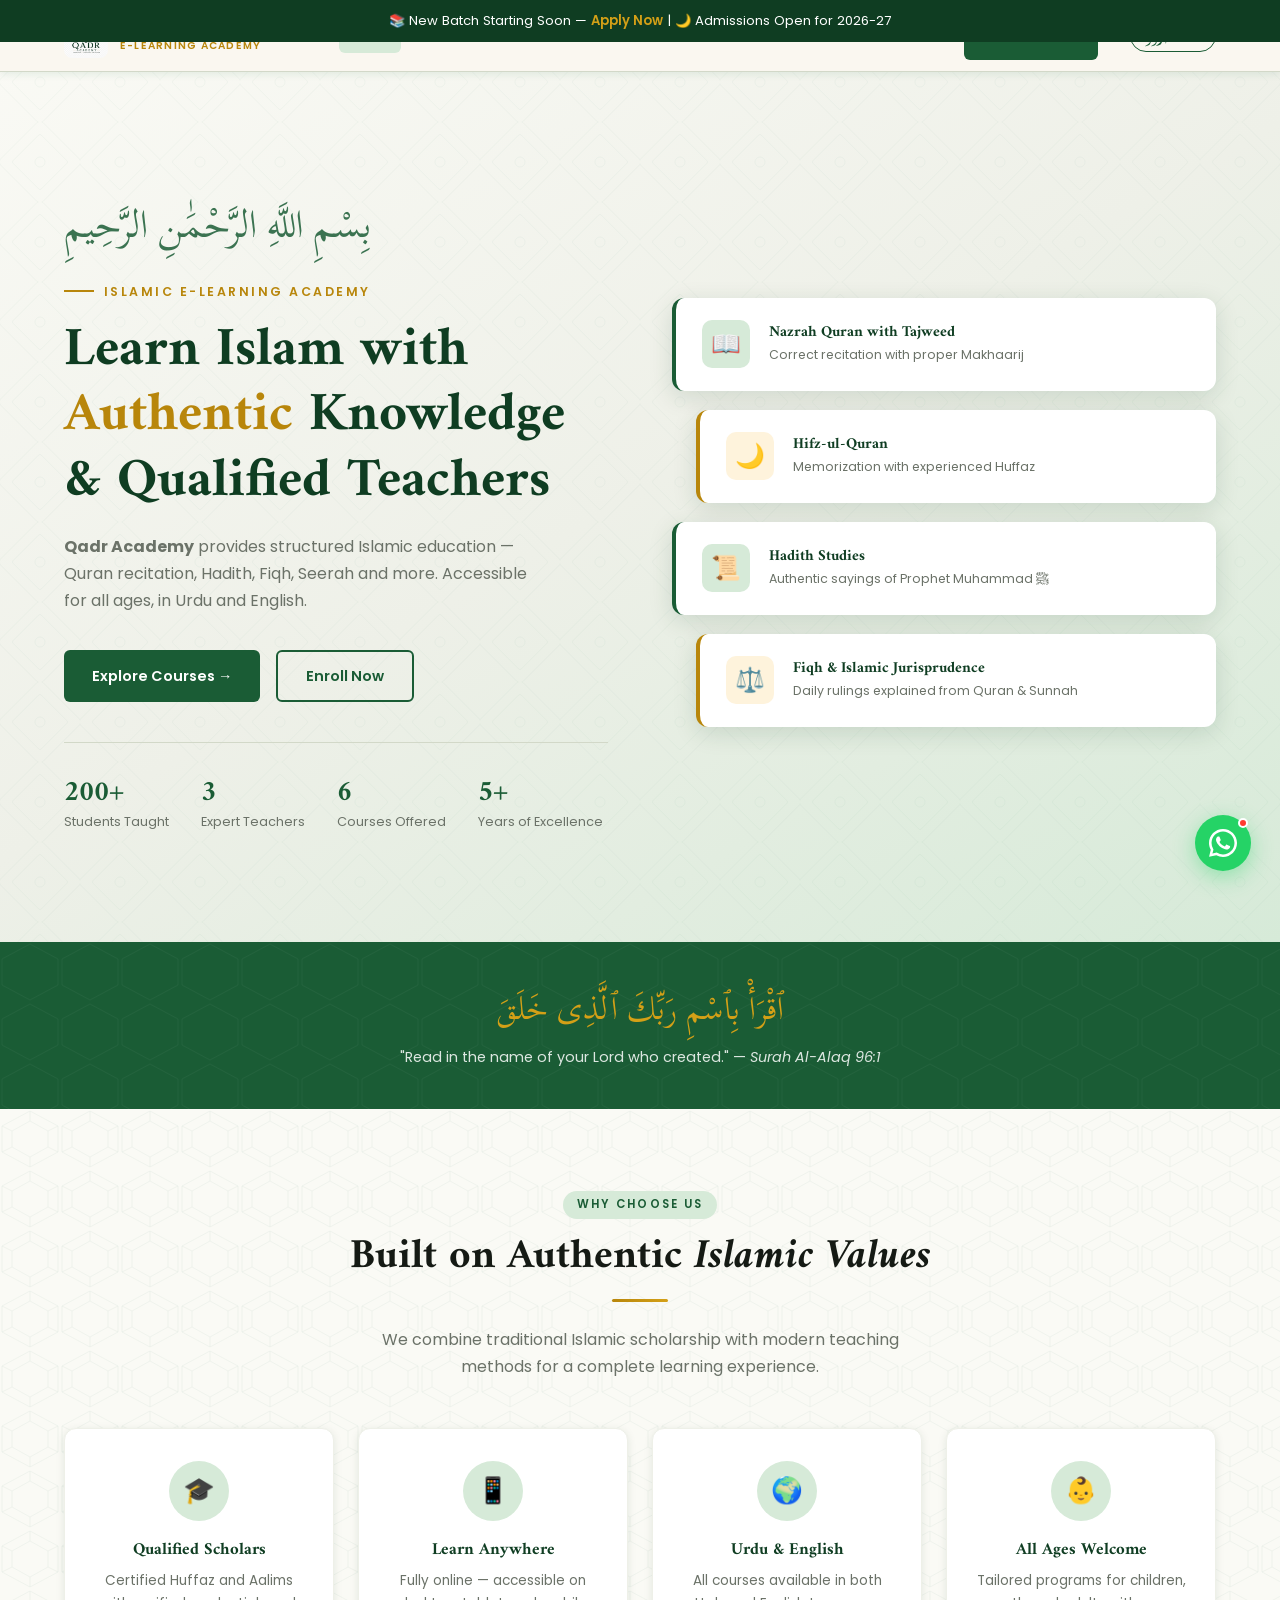
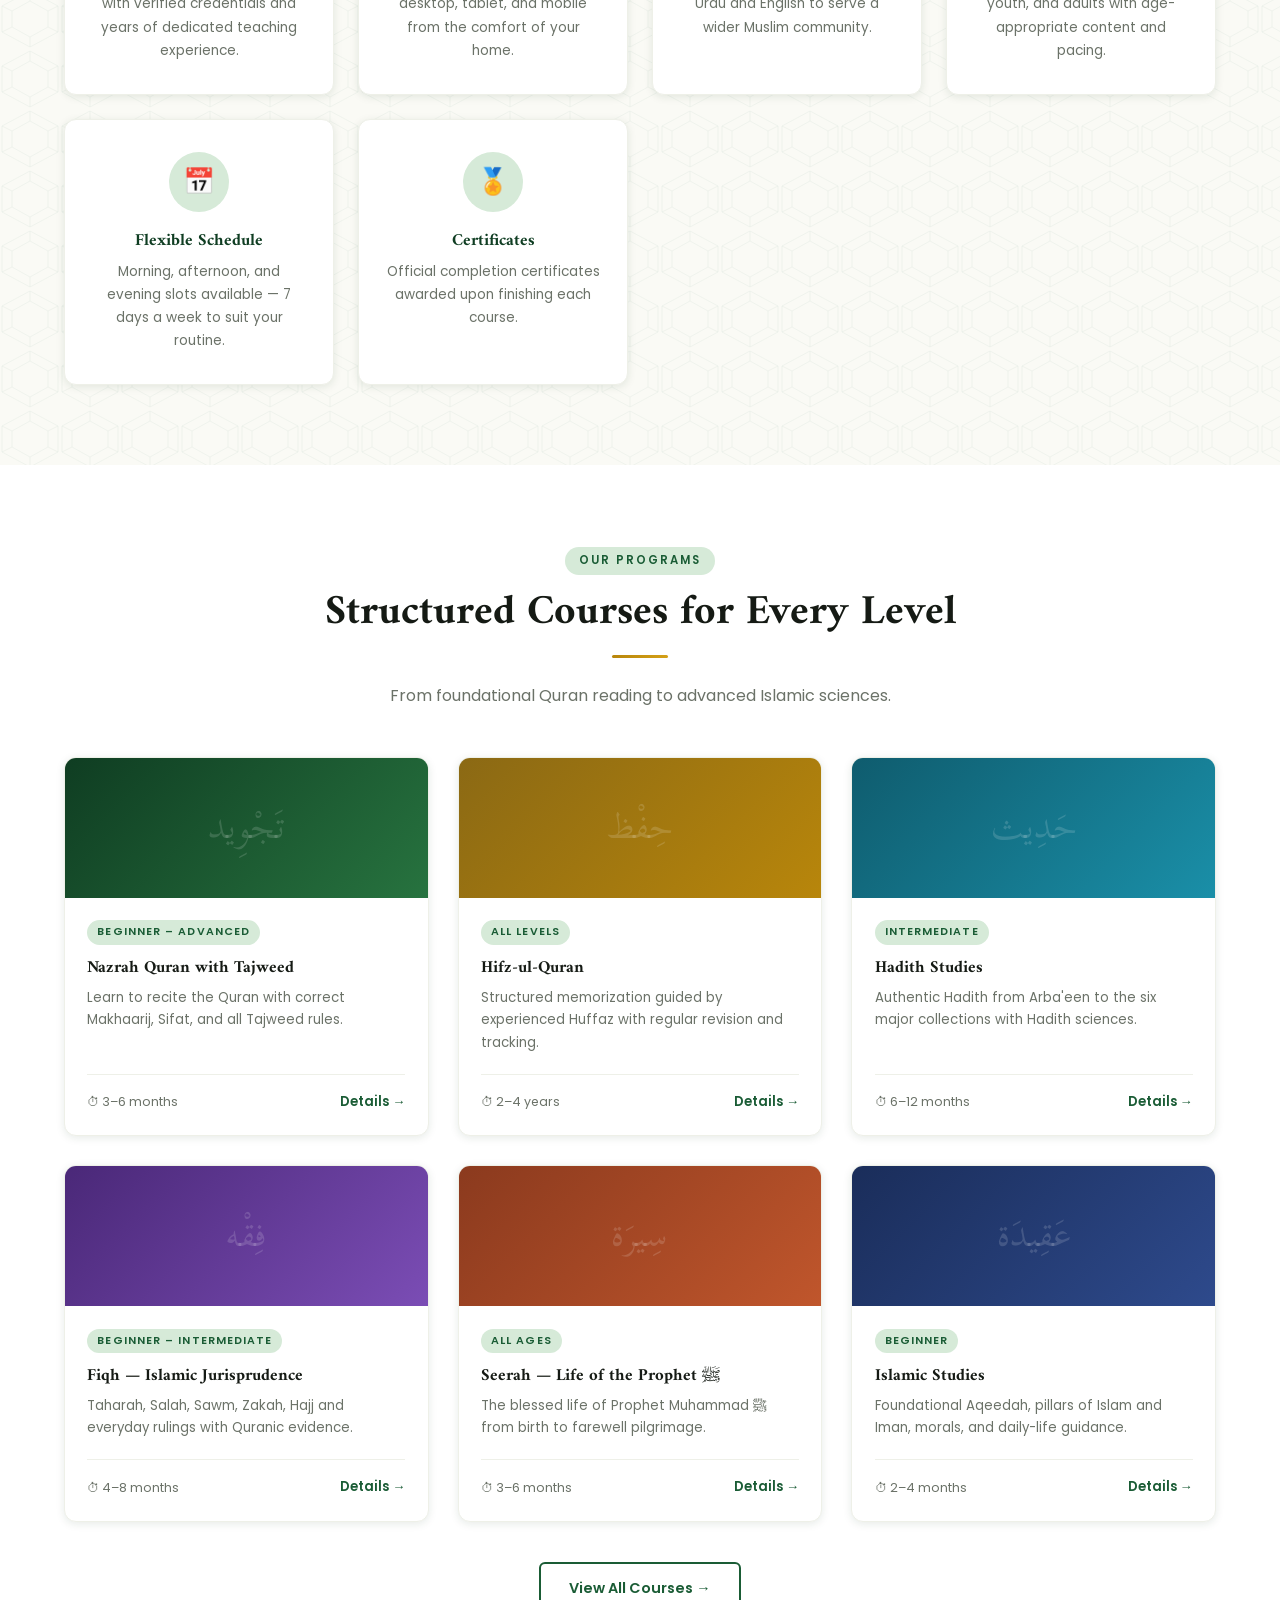
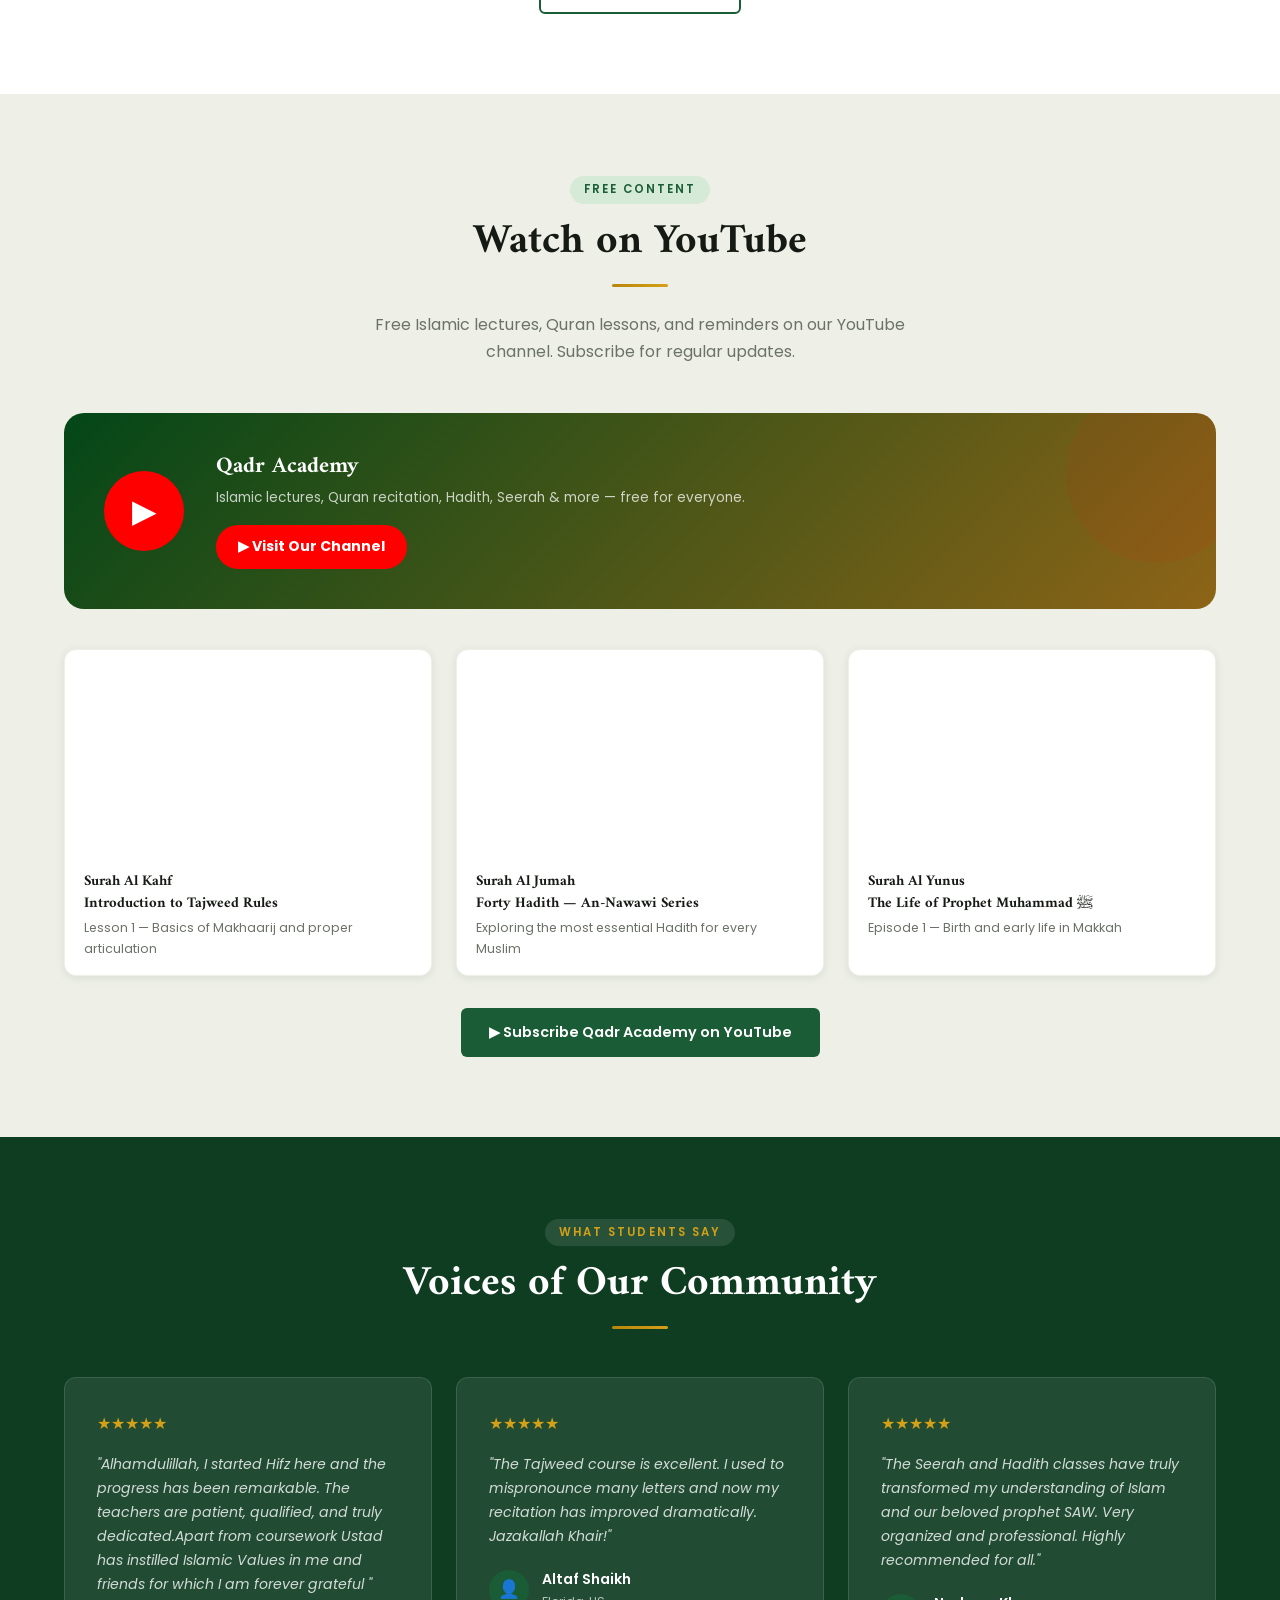
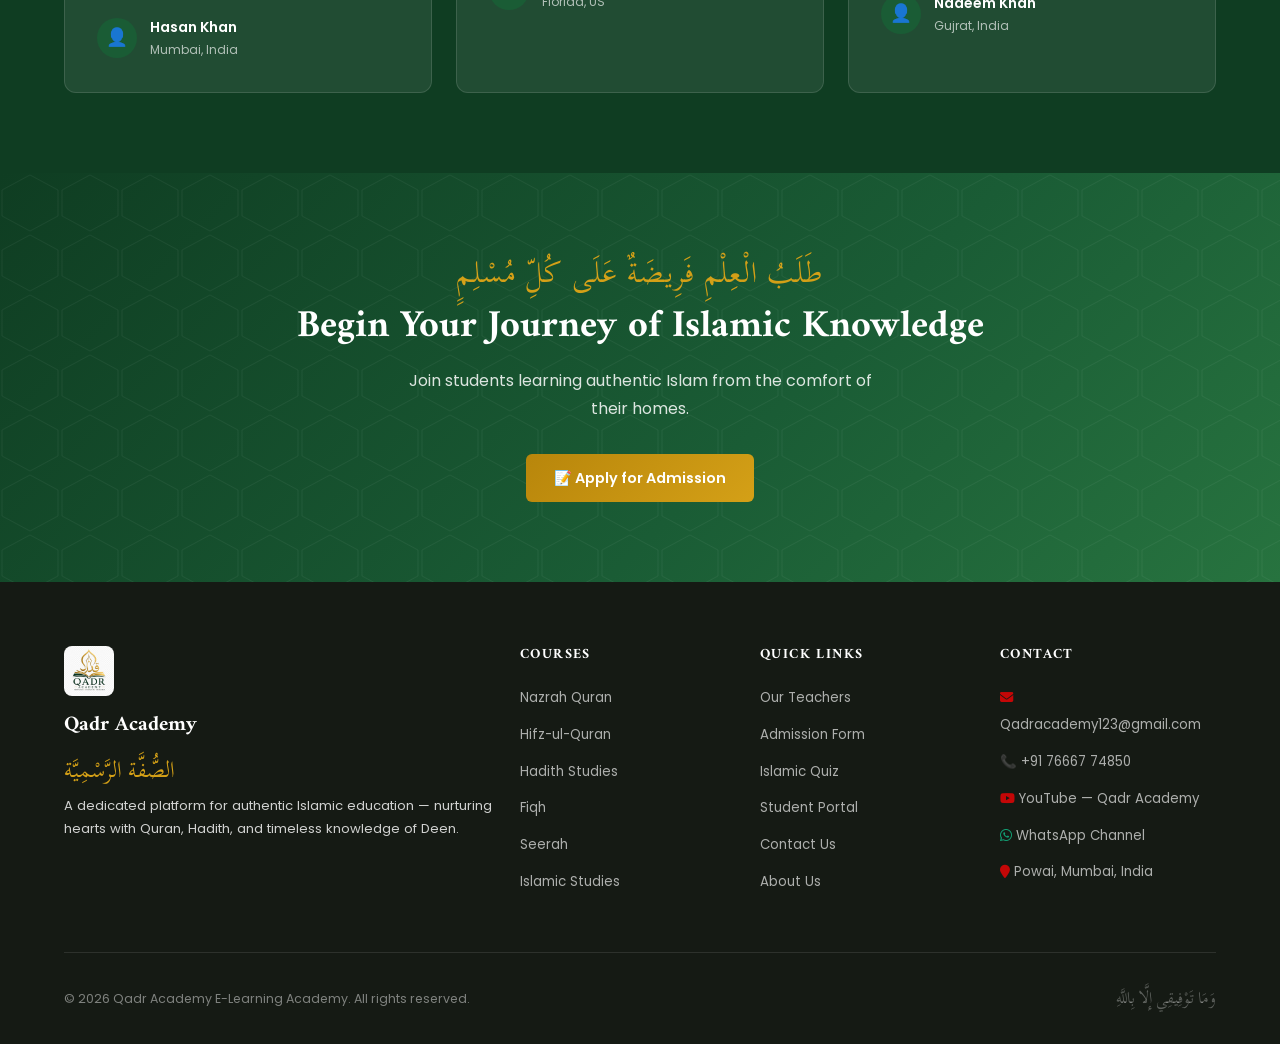
==== commit 5314c78e: "re branding, icons and more" ====
--- a/index.html
+++ b/index.html
@@ -13,7 +13,11 @@
     <link rel="stylesheet" href="css/style.css" />
     <link rel="stylesheet" href="css/theme.css" />
     <link rel="stylesheet" href="css/urdu.css" />
-    <link rel="icon" href="/suffah/assets/logo.png" type="image/png" />
+    <link rel="icon" href="/assets/logo.png" type="image/png" />
+    <link
+      rel="stylesheet"
+      href="https://cdnjs.cloudflare.com/ajax/libs/font-awesome/6.7.2/css/all.min.css"
+    />
   </head>
   <body>
     <script src="js/components.js"></script>
@@ -34,7 +38,7 @@
             Teachers
           </h1>
           <p class="hero-desc">
-            Suffah Official provides structured Islamic education — Quran
+            <b>Qadr Academy</b> provides structured Islamic education — Quran
             recitation, Hadith, Fiqh, Seerah and more. Accessible for all ages,
             in Urdu and English.
           </p>
@@ -151,7 +155,7 @@
     </div>
 
     <!-- ══════════════════════════════════════
-     WHY SUFFAH
+    WHY QADR
 ══════════════════════════════════════ -->
     <section class="section bg-cream geo-bg">
       <div class="section-inner">
@@ -366,7 +370,7 @@
         <div class="yt-channel-card">
           <div class="yt-channel-logo">▶</div>
           <div class="yt-channel-info">
-            <h3>Suffah Official</h3>
+            <h3>Qadr Academy</h3>
             <p>
               Islamic lectures, Quran recitation, Hadith, Seerah &amp; more —
               free for everyone.
@@ -431,7 +435,7 @@
           rel="noopener"
           class="btn btn-primary"
         >
-          ▶ Subscribe Suffah on YouTube
+          ▶ Subscribe Qadr Academy on YouTube
         </a>
       </div>
       <!-- </div> -->
--- a/css/style.css
+++ b/css/style.css
@@ -1154,7 +1154,7 @@
 .footer-grid {
   display: grid;
   grid-template-columns: 2fr 1fr 1fr 1fr;
-  gap: 3rem;
+  gap: 1.5rem;
   max-width: 1200px;
   margin: 0 auto;
   padding-bottom: 3rem;
@@ -1193,6 +1193,7 @@
 }
 .footer-col ul li {
   margin-bottom: 0.6rem;
+  /* width: fit-content; */
 }
 .footer-col ul li a {
   font-size: 0.83rem;
@@ -1282,7 +1283,7 @@
   }
   .footer-grid {
     grid-template-columns: 1fr;
-    gap: 2rem;
+    gap: 1.5rem;
   }
   .footer-bottom {
     flex-direction: column;
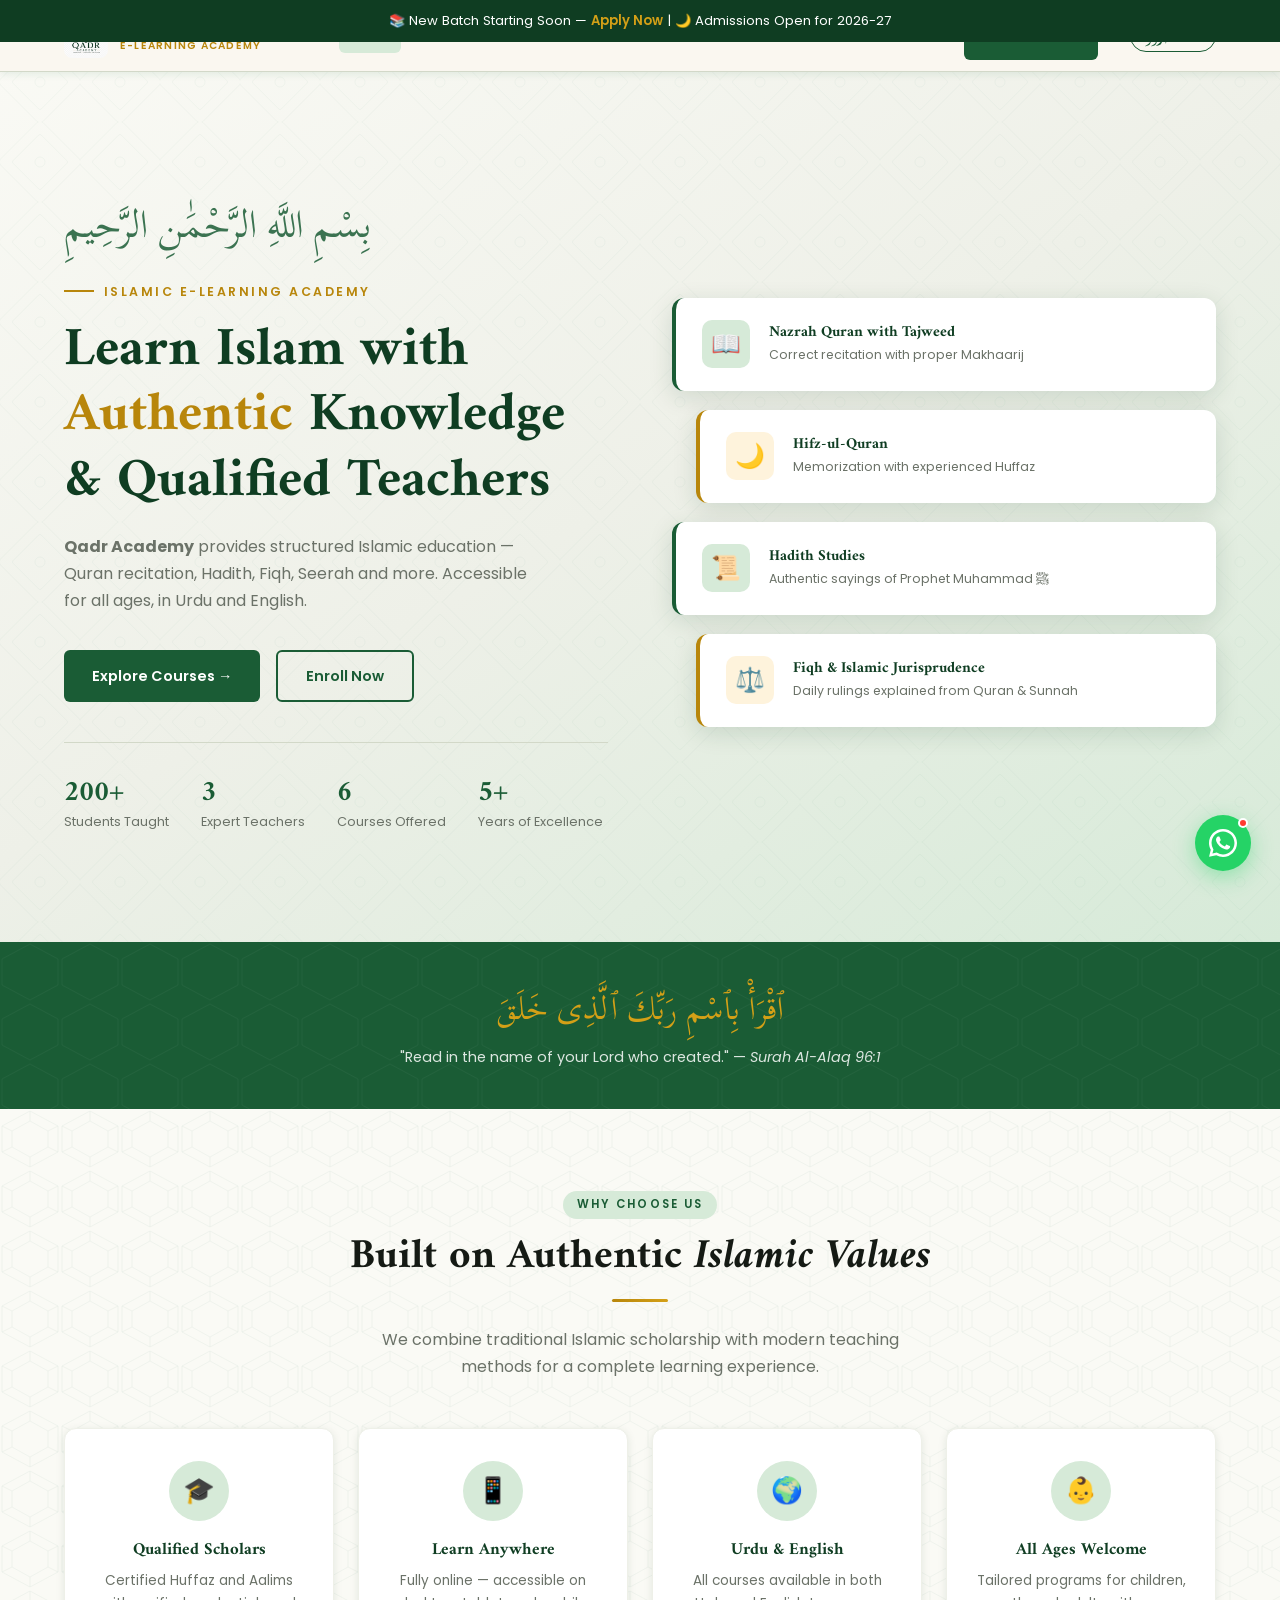
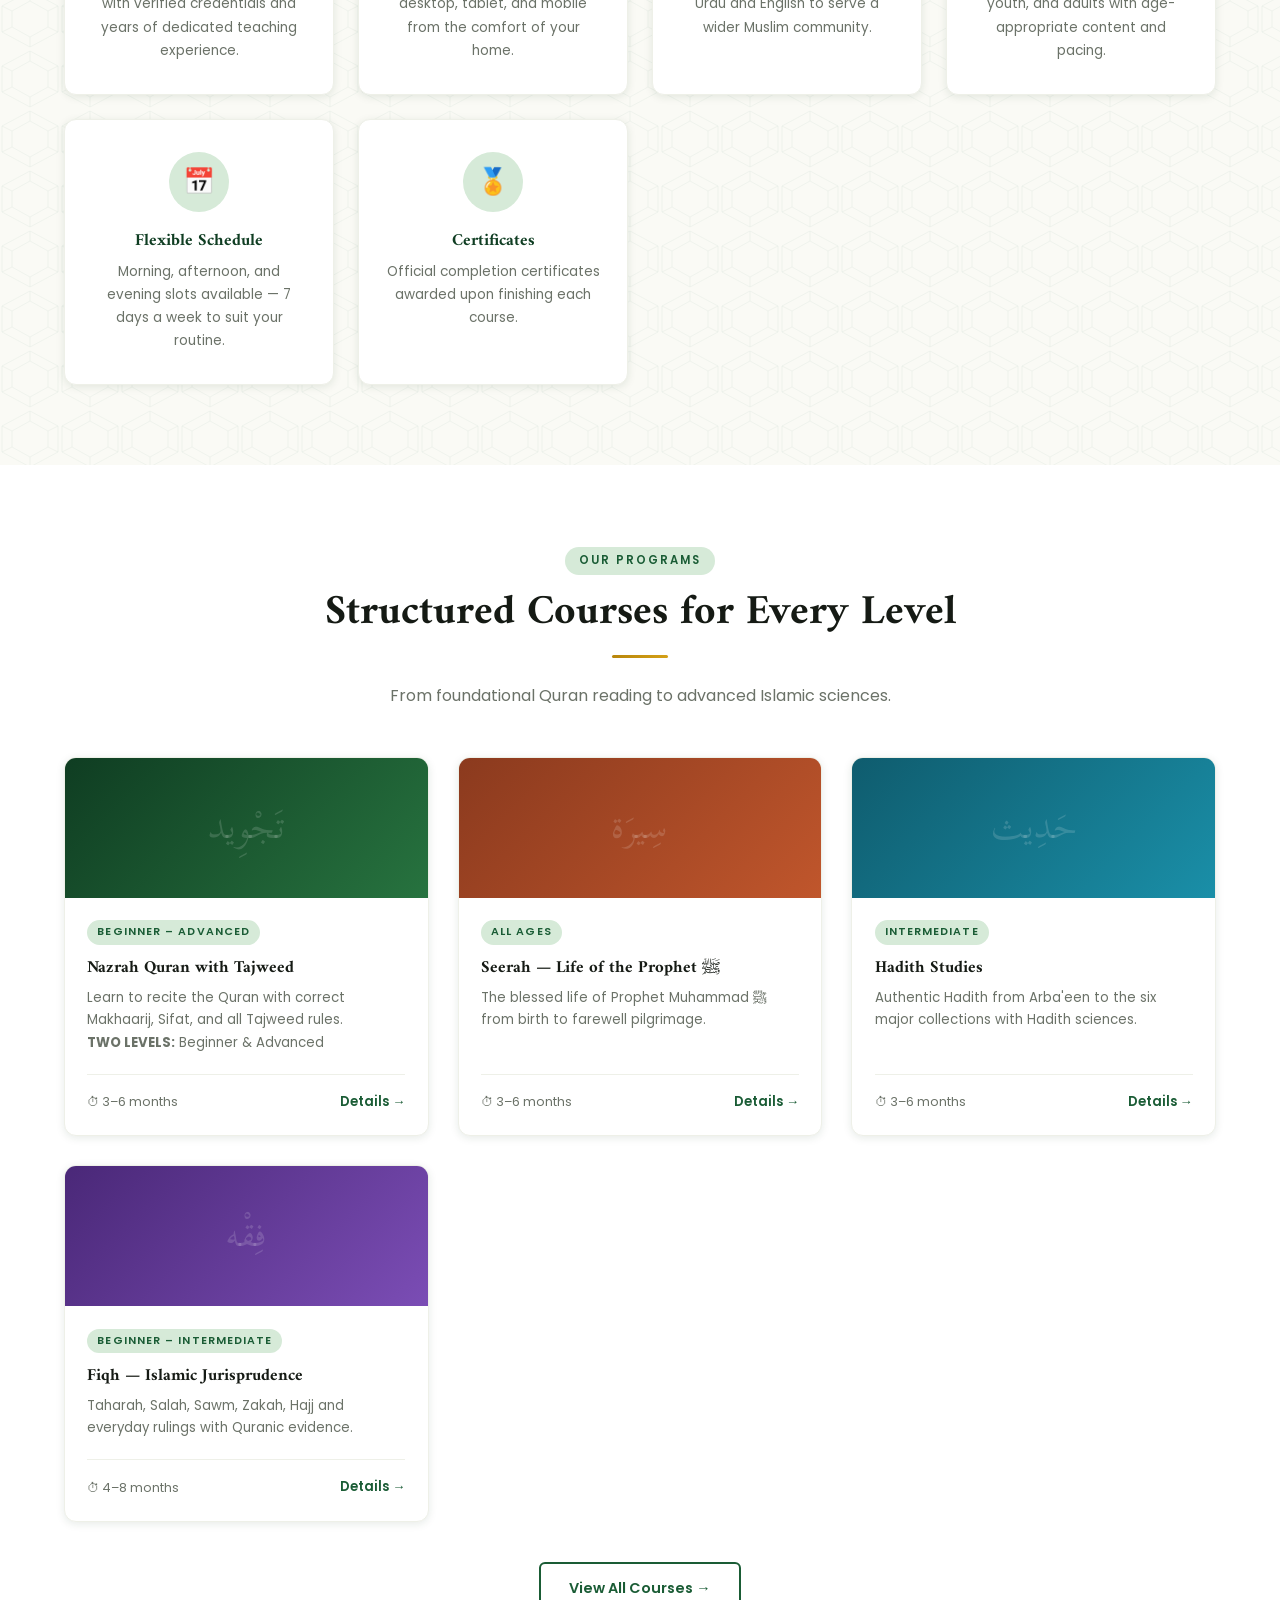
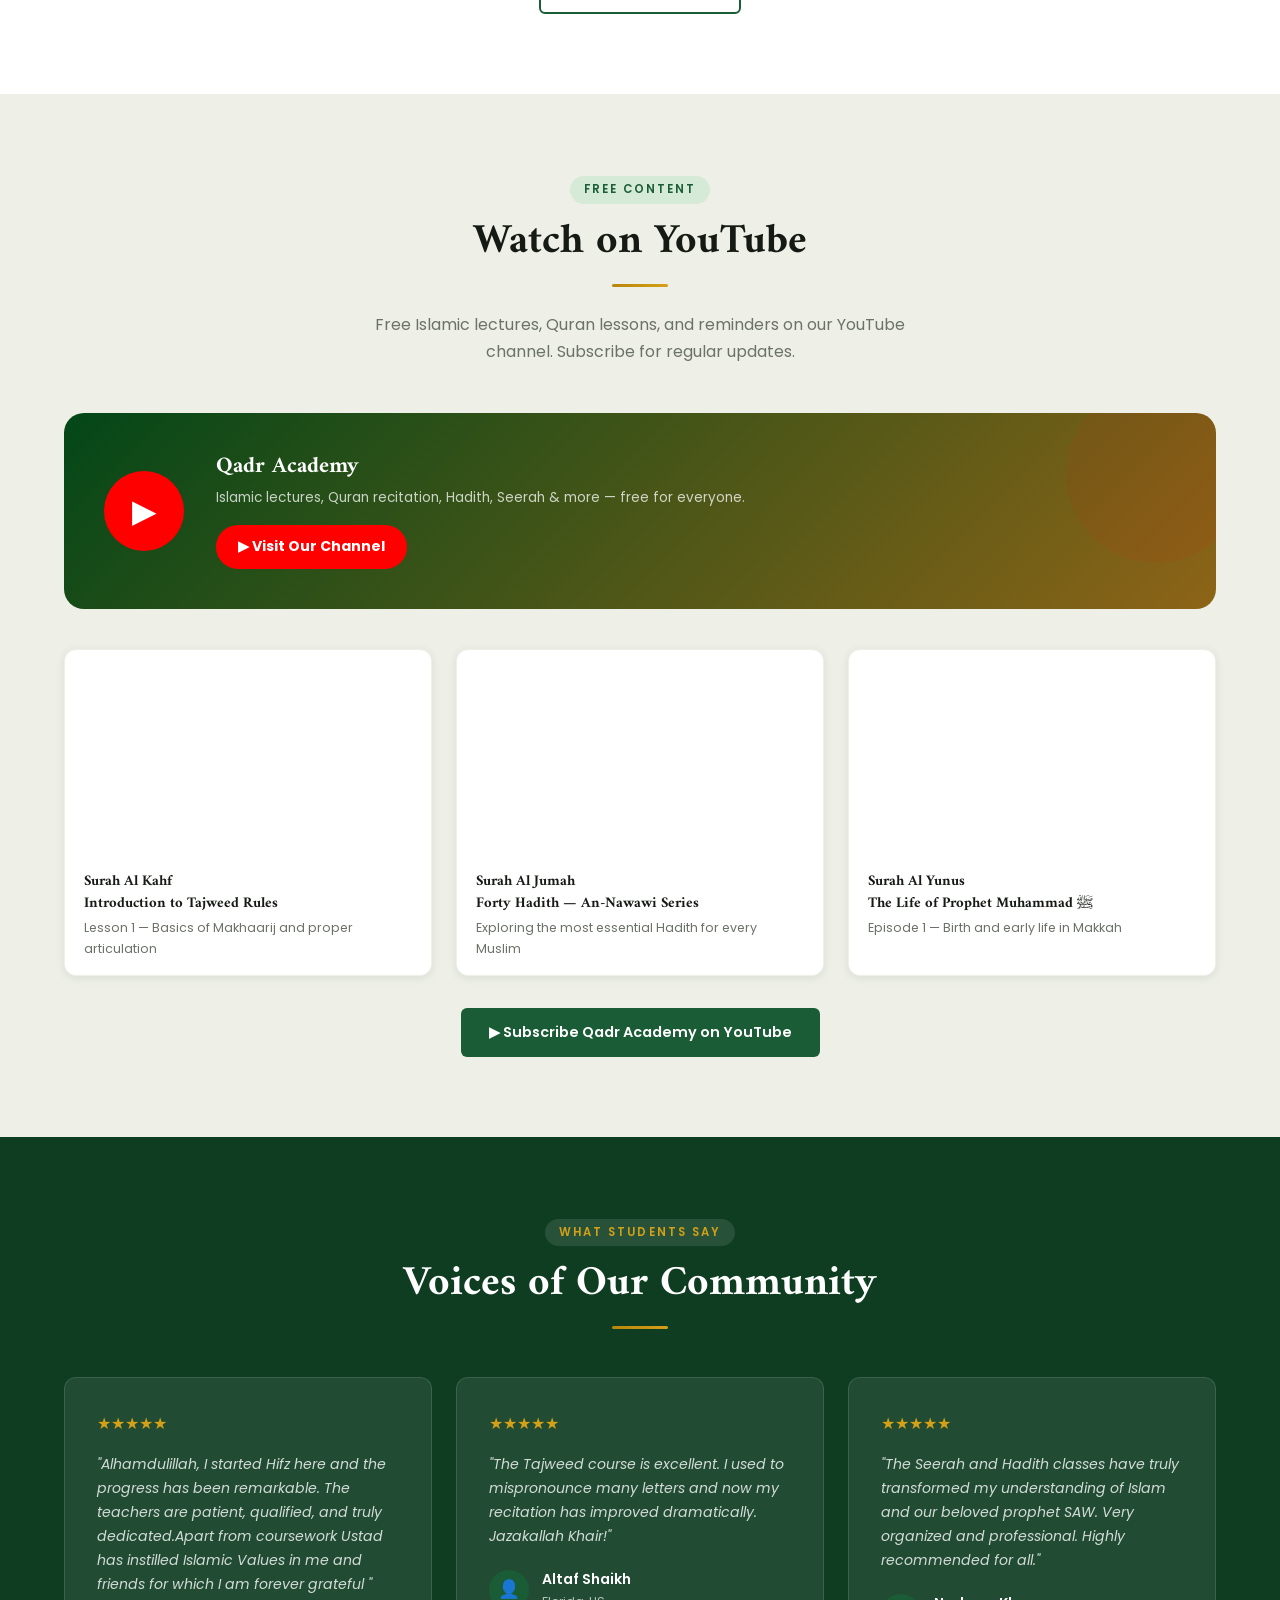
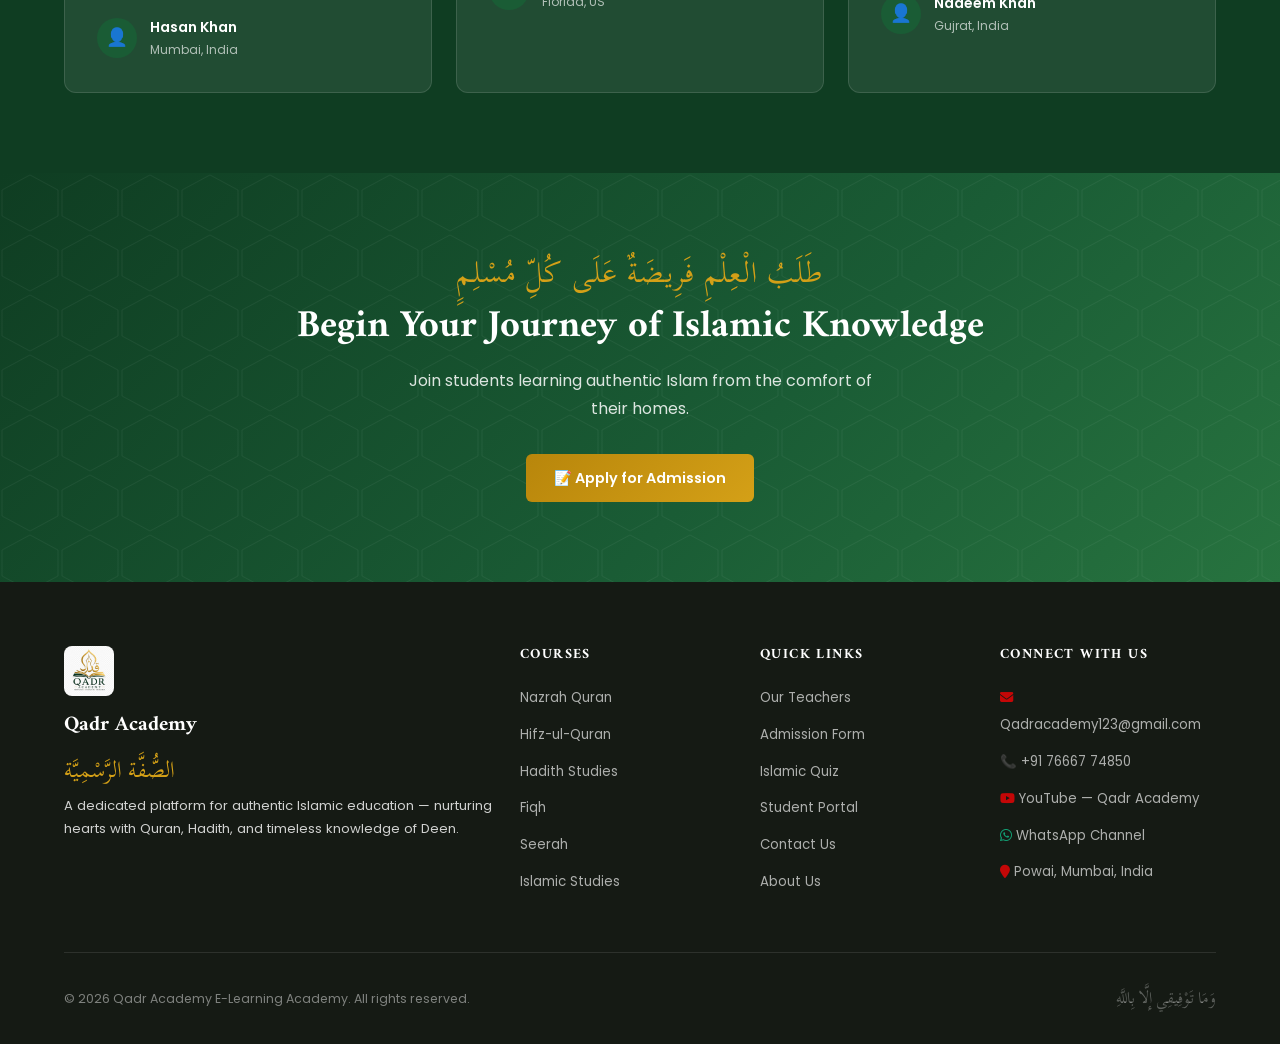
==== commit df439b26: "courses update, urdu toggle fixes, responsiveness fixes" ====
--- a/index.html
+++ b/index.html
@@ -13,7 +13,7 @@
     <link rel="stylesheet" href="css/style.css" />
     <link rel="stylesheet" href="css/theme.css" />
     <link rel="stylesheet" href="css/urdu.css" />
-    <link rel="icon" href="/assets/logo.png" type="image/png" />
+    <link rel="icon" href="assets/logo.png" type="image/png" />
     <link
       rel="stylesheet"
       href="https://cdnjs.cloudflare.com/ajax/libs/font-awesome/6.7.2/css/all.min.css"
@@ -243,10 +243,12 @@
             </div>
             <div class="course-body">
               <span class="course-tag">Beginner – Advanced</span>
-              <h3>Nazrah Quran with Tajweed</h3>
+              <h3>Nazrah Quran with <b>Tajweed</b></h3>
               <p>
                 Learn to recite the Quran with correct Makhaarij, Sifat, and all
                 Tajweed rules.
+                <br />
+                <b>TWO LEVELS:</b> Beginner & Advanced
               </p>
               <div class="course-meta">
                 <span>⏱ 3–6 months</span
@@ -254,23 +256,25 @@
               </div>
             </div>
           </div>
+          <!--  -->
           <div class="course-card reveal">
-            <div class="course-thumb gold">
-              <span class="course-arabic">حِفْظ</span>
+            <div class="course-thumb rust">
+              <span class="course-arabic">سِيرَة</span>
             </div>
             <div class="course-body">
-              <span class="course-tag">All Levels</span>
-              <h3>Hifz-ul-Quran</h3>
+              <span class="course-tag">All Ages</span>
+              <h3>Seerah — Life of the Prophet ﷺ</h3>
               <p>
-                Structured memorization guided by experienced Huffaz with
-                regular revision and tracking.
+                The blessed life of Prophet Muhammad ﷺ from birth to farewell
+                pilgrimage.
               </p>
               <div class="course-meta">
-                <span>⏱ 2–4 years</span
-                ><a href="pages/courses.html" class="enroll-link">Details →</a>
-              </div>
-            </div>
-          </div>
+                <span>⏱ 3–6 months</span
+                ><a href="pages/seerah.html" class="enroll-link">Details →</a>
+              </div>
+            </div>
+          </div>
+          <!--  -->
           <div class="course-card reveal">
             <div class="course-thumb teal">
               <span class="course-arabic">حَدِيث</span>
@@ -283,7 +287,7 @@
                 Hadith sciences.
               </p>
               <div class="course-meta">
-                <span>⏱ 6–12 months</span
+                <span>⏱ 3–6 months</span
                 ><a href="pages/hadith.html" class="enroll-link">Details →</a>
               </div>
             </div>
@@ -305,42 +309,6 @@
               </div>
             </div>
           </div>
-          <div class="course-card reveal">
-            <div class="course-thumb rust">
-              <span class="course-arabic">سِيرَة</span>
-            </div>
-            <div class="course-body">
-              <span class="course-tag">All Ages</span>
-              <h3>Seerah — Life of the Prophet ﷺ</h3>
-              <p>
-                The blessed life of Prophet Muhammad ﷺ from birth to farewell
-                pilgrimage.
-              </p>
-              <div class="course-meta">
-                <span>⏱ 3–6 months</span
-                ><a href="pages/seerah.html" class="enroll-link">Details →</a>
-              </div>
-            </div>
-          </div>
-          <div class="course-card reveal">
-            <div class="course-thumb navy">
-              <span class="course-arabic">عَقِيدَة</span>
-            </div>
-            <div class="course-body">
-              <span class="course-tag">Beginner</span>
-              <h3>Islamic Studies</h3>
-              <p>
-                Foundational Aqeedah, pillars of Islam and Iman, morals, and
-                daily-life guidance.
-              </p>
-              <div class="course-meta">
-                <span>⏱ 2–4 months</span
-                ><a href="pages/islamic-studies.html" class="enroll-link"
-                  >Details →</a
-                >
-              </div>
-            </div>
-          </div>
         </div>
         <div style="text-align: center; margin-top: 2.5rem">
           <a href="pages/courses.html" class="btn btn-outline"
@@ -352,7 +320,7 @@
 
     <!-- ══════════════════════════════════════
      YOUTUBE SECTION
-     Channel: https://www.youtube.com/@suffahofficial
+     Channel: https://www.youtube.com/@qadracademy
 ══════════════════════════════════════ -->
     <section class="section" style="background: var(--cream-dark)">
       <div class="section-inner">
@@ -377,7 +345,7 @@
             </p>
             <a
               class="yt-subscribe-btn"
-              href="https://www.youtube.com/@suffahofficial"
+              href="https://www.youtube.com/@qadracademy"
               target="_blank"
               rel="noopener"
             >
@@ -388,7 +356,7 @@
         <div class="yt-videos-grid">
           <div class="yt-card reveal">
             <iframe
-              src="https://youtube.com/embed/wJv2ZBLKEzw?si=oQkzh0rbOa6foveo"
+              src="https://youtube.com/embed/saA1eph-59w?si=IWbRY6U6OXHiDKLE"
               title="Quran Recitation"
               allowfullscreen
               loading="lazy"
@@ -401,7 +369,7 @@
           </div>
           <div class="yt-card reveal">
             <iframe
-              src="https://www.youtube.com/embed/FCo1OIrh2oE?si=b7gRmQX88kGwbdMY"
+              src="https://www.youtube.com/embed/saA1eph-59w?si=IWbRY6U6OXHiDKLE"
               title="Hadith Lesson"
               allowfullscreen
               loading="lazy"
@@ -414,7 +382,7 @@
           </div>
           <div class="yt-card reveal">
             <iframe
-              src="https://www.youtube.com/embed/2P3BescdpdI?si=7rT1n8Z-gHqqLo30"
+              src="https://www.youtube.com/embed/saA1eph-59w?si=IWbRY6U6OXHiDKLE"
               title="Seerah Lesson"
               allowfullscreen
               loading="lazy"
@@ -430,7 +398,7 @@
 
       <div style="text-align: center; margin-top: 2rem">
         <a
-          href="https://www.youtube.com/@suffahofficial"
+          href="https://www.youtube.com/@qadracademy"
           target="_blank"
           rel="noopener"
           class="btn btn-primary"
--- a/css/style.css
+++ b/css/style.css
@@ -1553,3 +1553,644 @@
   color: var(--gold);
   font-weight: 600;
 }
+
+/* ============================================================
+   QADR ACADEMY — Responsive Styles
+   Breakpoints: 1200px | 1024px | 768px | 480px | 360px
+   Covers: navbar, hero, cards, courses, teachers, portal,
+           quiz, forms, footer, WhatsApp widget, YouTube grid
+   ============================================================ */
+
+/* ── 1200px: Large tablet / small desktop ── */
+@media (max-width: 1200px) {
+  .section-inner {
+    max-width: 96vw;
+  }
+  .hero-content {
+    gap: 2.5rem;
+  }
+  .hero-title {
+    font-size: clamp(1.8rem, 4vw, 3rem);
+  }
+  .footer-grid {
+    grid-template-columns: 1.5fr 1fr 1fr 1fr;
+    gap: 2rem;
+  }
+}
+
+/* ── 1024px: Tablet landscape ── */
+@media (max-width: 1024px) {
+  /* Navbar: tighten spacing */
+  .nav-links a {
+    font-size: 0.78rem;
+    padding: 5px 8px;
+  }
+  .nav-drop-btn {
+    font-size: 0.78rem;
+    padding: 5px 8px;
+  }
+  .nav-cta {
+    font-size: 0.78rem !important;
+    padding: 8px 14px !important;
+  }
+
+  /* Hero */
+  .hero-content {
+    gap: 2rem;
+  }
+  .hero-visual {
+    gap: 0.9rem;
+  }
+  .hero-card {
+    padding: 1.1rem 1.2rem;
+  }
+
+  /* Two-column grids collapse */
+  .course-detail-grid {
+    grid-template-columns: 1fr !important;
+    gap: 2rem !important;
+  }
+  .contact-grid {
+    grid-template-columns: 1fr !important;
+    gap: 2rem !important;
+  }
+
+  /* Footer */
+  .footer-grid {
+    grid-template-columns: 1fr 1fr;
+    gap: 2rem;
+  }
+
+  /* Portal */
+  .portal-stats {
+    grid-template-columns: repeat(2, 1fr);
+  }
+  .progress-grid {
+    grid-template-columns: 1fr;
+  }
+  .overall-progress-card {
+    gap: 1.5rem;
+  }
+}
+
+/* ── 768px: Tablet portrait / large mobile ── */
+@media (max-width: 768px) {
+  :root {
+    --nav-h: 64px;
+  }
+
+  /* ── Navbar ── */
+  .nav-links,
+  .nav-cta {
+    display: none !important;
+  }
+  .hamburger {
+    display: flex !important;
+  }
+
+  /* ── Notice band ── */
+  .notice-band {
+    font-size: 0.76rem;
+    padding: 8px 4vw;
+  }
+
+  /* ── Hero ── */
+  .hero {
+    padding: calc(var(--nav-h) + 2rem) 5vw 3rem;
+    min-height: auto;
+  }
+  .hero-content {
+    grid-template-columns: 1fr;
+    gap: 0;
+  }
+  .hero-visual {
+    display: none;
+  }
+  .hero-title {
+    font-size: clamp(1.6rem, 6vw, 2.4rem);
+  }
+  .hero-bismillah {
+    font-size: 1.5rem;
+  }
+  .hero-eyebrow {
+    font-size: 0.72rem;
+  }
+  .hero-desc {
+    font-size: 0.9rem;
+  }
+  .hero-btns {
+    flex-direction: column;
+    gap: 0.7rem;
+  }
+  .hero-btns .btn {
+    justify-content: center;
+    width: 100%;
+    text-align: center;
+  }
+  .hero-stats {
+    gap: 1rem;
+    flex-wrap: wrap;
+    padding-top: 1.5rem;
+    margin-top: 1.5rem;
+  }
+  .hero-stat h3 {
+    font-size: 1.4rem;
+  }
+  .hero-stat p {
+    font-size: 0.72rem;
+  }
+
+  /* ── Sections ── */
+  .section {
+    padding: 2.8rem 5vw;
+  }
+  .section-title {
+    font-size: clamp(1.4rem, 5vw, 2rem);
+  }
+  .section-sub {
+    font-size: 0.88rem;
+  }
+
+  /* ── Features grid — 2 cols ── */
+  .features-grid {
+    grid-template-columns: repeat(2, 1fr);
+    gap: 1rem;
+  }
+  .feature-card {
+    padding: 1.3rem 1rem;
+  }
+  .feature-icon {
+    width: 50px;
+    height: 50px;
+    font-size: 1.3rem;
+  }
+  .feature-card h3 {
+    font-size: 0.95rem;
+  }
+  .feature-card p {
+    font-size: 0.8rem;
+  }
+
+  /* ── Courses grid — 1 col ── */
+  .courses-grid {
+    grid-template-columns: 1fr;
+    gap: 1.2rem;
+  }
+
+  /* ── YouTube ── */
+  .yt-videos-grid,
+  .yt-grid {
+    grid-template-columns: 1fr;
+    gap: 1.2rem;
+  }
+  .yt-channel-card {
+    flex-direction: column;
+    text-align: center;
+    padding: 1.5rem;
+    gap: 1rem;
+  }
+  .yt-channel-logo {
+    margin: 0 auto;
+  }
+
+  /* ── Testimonials ── */
+  .testimonials-grid {
+    grid-template-columns: 1fr;
+    gap: 1rem;
+  }
+
+  /* ── Teachers grid ── */
+  .teachers-grid {
+    grid-template-columns: 1fr;
+  }
+  .teacher-card-top {
+    flex-direction: column;
+    align-items: center;
+    text-align: center;
+  }
+  .teacher-quals,
+  .teacher-course-tags {
+    justify-content: center;
+  }
+
+  /* ── Forms ── */
+  .form-grid {
+    grid-template-columns: 1fr !important;
+    gap: 1rem;
+  }
+  .form-section {
+    padding: 1.5rem 1.2rem;
+  }
+  .form-submit .btn {
+    width: 100%;
+    justify-content: center;
+  }
+
+  /* ── Contact page ── */
+  .contact-grid {
+    grid-template-columns: 1fr !important;
+  }
+
+  /* ── Page hero ── */
+  .page-hero {
+    padding: calc(var(--nav-h) + 2rem) 5vw 2rem;
+  }
+  .page-hero h1 {
+    font-size: clamp(1.5rem, 6vw, 2.2rem);
+  }
+  .page-hero p {
+    font-size: 0.88rem;
+  }
+  .page-hero .arabic-accent {
+    font-size: 1.4rem;
+  }
+
+  /* ── CTA banner ── */
+  .cta-banner {
+    padding: 3rem 5vw;
+  }
+  .cta-banner h2 {
+    font-size: clamp(1.3rem, 5vw, 2rem);
+  }
+  .cta-banner p {
+    font-size: 0.88rem;
+  }
+
+  /* ── Footer ── */
+  .footer-grid {
+    grid-template-columns: 1fr;
+    gap: 1.8rem;
+  }
+  .footer-bottom {
+    flex-direction: column;
+    gap: 0.5rem;
+    text-align: center;
+  }
+  .footer-brand img {
+    width: 42px;
+    height: 42px;
+  }
+
+  /* ── Student portal ── */
+  .portal-login-card {
+    padding: 2rem 1.5rem;
+  }
+  .portal-dashboard {
+    padding: calc(var(--nav-h) + 2rem) 4vw 3rem;
+  }
+  .portal-header {
+    flex-direction: column;
+    align-items: flex-start;
+    gap: 1rem;
+  }
+  .portal-stats {
+    grid-template-columns: 1fr 1fr;
+    gap: 0.8rem;
+  }
+  .portal-stat-card {
+    padding: 1rem;
+    gap: 0.7rem;
+  }
+  .portal-tab-bar {
+    gap: 0.3rem;
+    padding: 0.4rem;
+  }
+  .ptab {
+    padding: 7px 12px;
+    font-size: 0.78rem;
+  }
+  .att-calendar-grid {
+    gap: 5px;
+  }
+  .att-summary {
+    grid-template-columns: repeat(3, 1fr);
+    gap: 0.8rem;
+  }
+  .marks-table-scroll {
+    overflow-x: auto;
+  }
+  .marks-table {
+    min-width: 520px;
+  }
+  .progress-grid {
+    grid-template-columns: 1fr;
+  }
+  .overall-progress-card {
+    flex-direction: column;
+    text-align: center;
+    padding: 1.5rem;
+  }
+  .op-stats {
+    justify-content: center;
+  }
+
+  /* ── Quiz ── */
+  .quiz-topic-grid {
+    grid-template-columns: repeat(2, 1fr);
+    gap: 1rem;
+  }
+  .quiz-card {
+    padding: 1.5rem;
+  }
+  .quiz-question {
+    font-size: 1.05rem;
+  }
+  .tf-options {
+    grid-template-columns: 1fr 1fr;
+    gap: 0.8rem;
+  }
+  .results-card {
+    padding: 2rem 1.2rem;
+  }
+
+  /* ── Admission 3-step sidebar ── */
+  .contact-grid > div:first-child {
+    order: 2;
+  }
+  .contact-grid > div:last-child {
+    order: 1;
+  }
+
+  /* ── Course detail ── */
+  .course-detail-grid {
+    grid-template-columns: 1fr !important;
+  }
+  .ccf-meta {
+    grid-template-columns: 1fr 1fr;
+  }
+  .courses-search-bar {
+    flex-direction: column;
+    align-items: stretch;
+    gap: 0.8rem;
+  }
+  .filter-group {
+    flex-wrap: wrap;
+    gap: 0.4rem;
+  }
+
+  /* ── Seerah timeline ── */
+  .timeline {
+    padding-left: 2rem;
+  }
+  .timeline-item::before {
+    left: -2rem;
+  }
+
+  /* ── Hadith cards ── */
+  .hadith-arabic {
+    font-size: 1.3rem;
+  }
+
+  /* ── About / teachers page 2-col ── */
+  .course-detail-grid.about-grid {
+    grid-template-columns: 1fr !important;
+  }
+}
+
+/* ── 480px: Small mobile ── */
+@media (max-width: 480px) {
+  :root {
+    --nav-h: 60px;
+  }
+
+  /* ── Navbar ── */
+  .nav-brand-text span:last-child {
+    display: none;
+  }
+  .nav-brand img {
+    width: 34px;
+    height: 34px;
+  }
+  .nav-brand-text span:first-child {
+    font-size: 1rem;
+  }
+
+  /* ── Hero ── */
+  .hero {
+    padding: calc(var(--nav-h) + 1.5rem) 4vw 2.5rem;
+  }
+  .hero-bismillah {
+    font-size: 1.2rem;
+  }
+  .hero-title {
+    font-size: clamp(1.4rem, 7vw, 2rem);
+  }
+  .hero-desc {
+    font-size: 0.86rem;
+  }
+  .hero-stats {
+    gap: 0.7rem;
+  }
+  .hero-stat h3 {
+    font-size: 1.2rem;
+  }
+  .hero-stat p {
+    font-size: 0.68rem;
+  }
+
+  /* ── Sections ── */
+  .section {
+    padding: 2.2rem 4vw;
+  }
+  .section-label {
+    font-size: 0.66rem;
+  }
+
+  /* ── Features — 1 col on small phones ── */
+  .features-grid {
+    grid-template-columns: 1fr;
+    gap: 0.9rem;
+  }
+
+  /* ── Quiz — 1 col ── */
+  .quiz-topic-grid {
+    grid-template-columns: 1fr;
+    gap: 0.9rem;
+  }
+  .quiz-header-bar {
+    flex-direction: column;
+    align-items: flex-start;
+    gap: 0.5rem;
+  }
+
+  /* ── Portal stats — tighter ── */
+  .portal-stats {
+    grid-template-columns: 1fr 1fr;
+    gap: 0.5rem;
+  }
+  .portal-stat-card {
+    padding: 0.75rem;
+    gap: 0.5rem;
+  }
+  .portal-stat-icon {
+    width: 36px;
+    height: 36px;
+    font-size: 1rem;
+    flex-shrink: 0;
+  }
+  .portal-stat-text h3 {
+    font-size: 1.1rem;
+  }
+  .portal-stat-text p {
+    font-size: 0.68rem;
+  }
+  .ptab {
+    font-size: 0.72rem;
+    padding: 6px 9px;
+  }
+
+  /* ── Attendance calendar ── */
+  .att-weekday {
+    font-size: 0.6rem;
+    padding: 2px 0;
+  }
+  .att-cell {
+    font-size: 0.68rem;
+    border-radius: 5px;
+  }
+  .att-calendar-grid {
+    gap: 4px;
+  }
+  .att-legend {
+    gap: 1rem;
+  }
+  .att-legend-item {
+    font-size: 0.72rem;
+  }
+
+  /* ── Marks table ── */
+  .marks-table {
+    font-size: 0.78rem;
+  }
+  .marks-table th,
+  .marks-table td {
+    padding: 8px 10px;
+  }
+
+  /* ── Progress ring ── */
+  .progress-ring-wrap {
+    width: 90px;
+    height: 90px;
+  }
+  .ring-label .ring-pct {
+    font-size: 1.2rem;
+  }
+
+  /* ── Footer ── */
+  .footer {
+    padding: 2.2rem 4vw 1.5rem;
+  }
+  .footer-col h4 {
+    font-size: 0.82rem;
+  }
+  .footer-col ul li a {
+    font-size: 0.78rem;
+  }
+  .social-links {
+    gap: 0.6rem;
+  }
+  .social-link {
+    width: 30px;
+    height: 30px;
+    font-size: 0.8rem;
+  }
+
+  /* ── CTA banner ── */
+  .cta-banner {
+    padding: 2.5rem 4vw;
+  }
+
+  /* ── Page hero ── */
+  .page-hero {
+    padding: calc(var(--nav-h) + 1.5rem) 4vw 1.8rem;
+  }
+  .page-hero h1 {
+    font-size: clamp(1.3rem, 7vw, 1.8rem);
+  }
+  .page-hero .arabic-accent {
+    font-size: 1.1rem;
+  }
+
+  /* ── Form ── */
+  .form-section {
+    padding: 1.2rem 1rem;
+  }
+  .form-group input,
+  .form-group select,
+  .form-group textarea {
+    font-size: 0.88rem;
+    padding: 9px 12px;
+  }
+
+  /* ── Course cards full ── */
+  .ccf-meta {
+    grid-template-columns: 1fr;
+    gap: 0.4rem;
+  }
+  .ccf-actions {
+    flex-direction: column;
+  }
+  .ccf-actions .btn {
+    font-size: 0.85rem;
+  }
+
+  /* ── Teachers ── */
+  .teacher-avatar {
+    width: 64px;
+    height: 64px;
+    font-size: 1.8rem;
+  }
+
+  /* ── WhatsApp widget ── */
+  .wa-widget {
+    bottom: 1rem;
+    right: 1rem;
+  }
+  .wa-bubble {
+    max-width: 220px;
+    padding: 0.9rem 1rem;
+  }
+  .wa-fab {
+    width: 48px;
+    height: 48px;
+  }
+  .wa-fab svg {
+    width: 24px;
+    height: 24px;
+  }
+
+  /* ── Testimonial cards ── */
+  .testimonial-card {
+    padding: 1.3rem;
+  }
+}
+
+/* ── 360px: Very small phones ── */
+@media (max-width: 360px) {
+  .portal-stats {
+    grid-template-columns: 1fr;
+  }
+  .att-calendar-grid {
+    gap: 3px;
+  }
+  .att-cell {
+    font-size: 0.6rem;
+    border-radius: 4px;
+  }
+  .quiz-question {
+    font-size: 0.92rem;
+  }
+  .section-title {
+    font-size: 1.25rem;
+  }
+  .hero-btns .btn {
+    font-size: 0.85rem;
+    padding: 10px 16px;
+  }
+  .features-grid {
+    grid-template-columns: 1fr;
+  }
+  .nav-brand-text span:first-child {
+    font-size: 0.9rem;
+  }
+}
